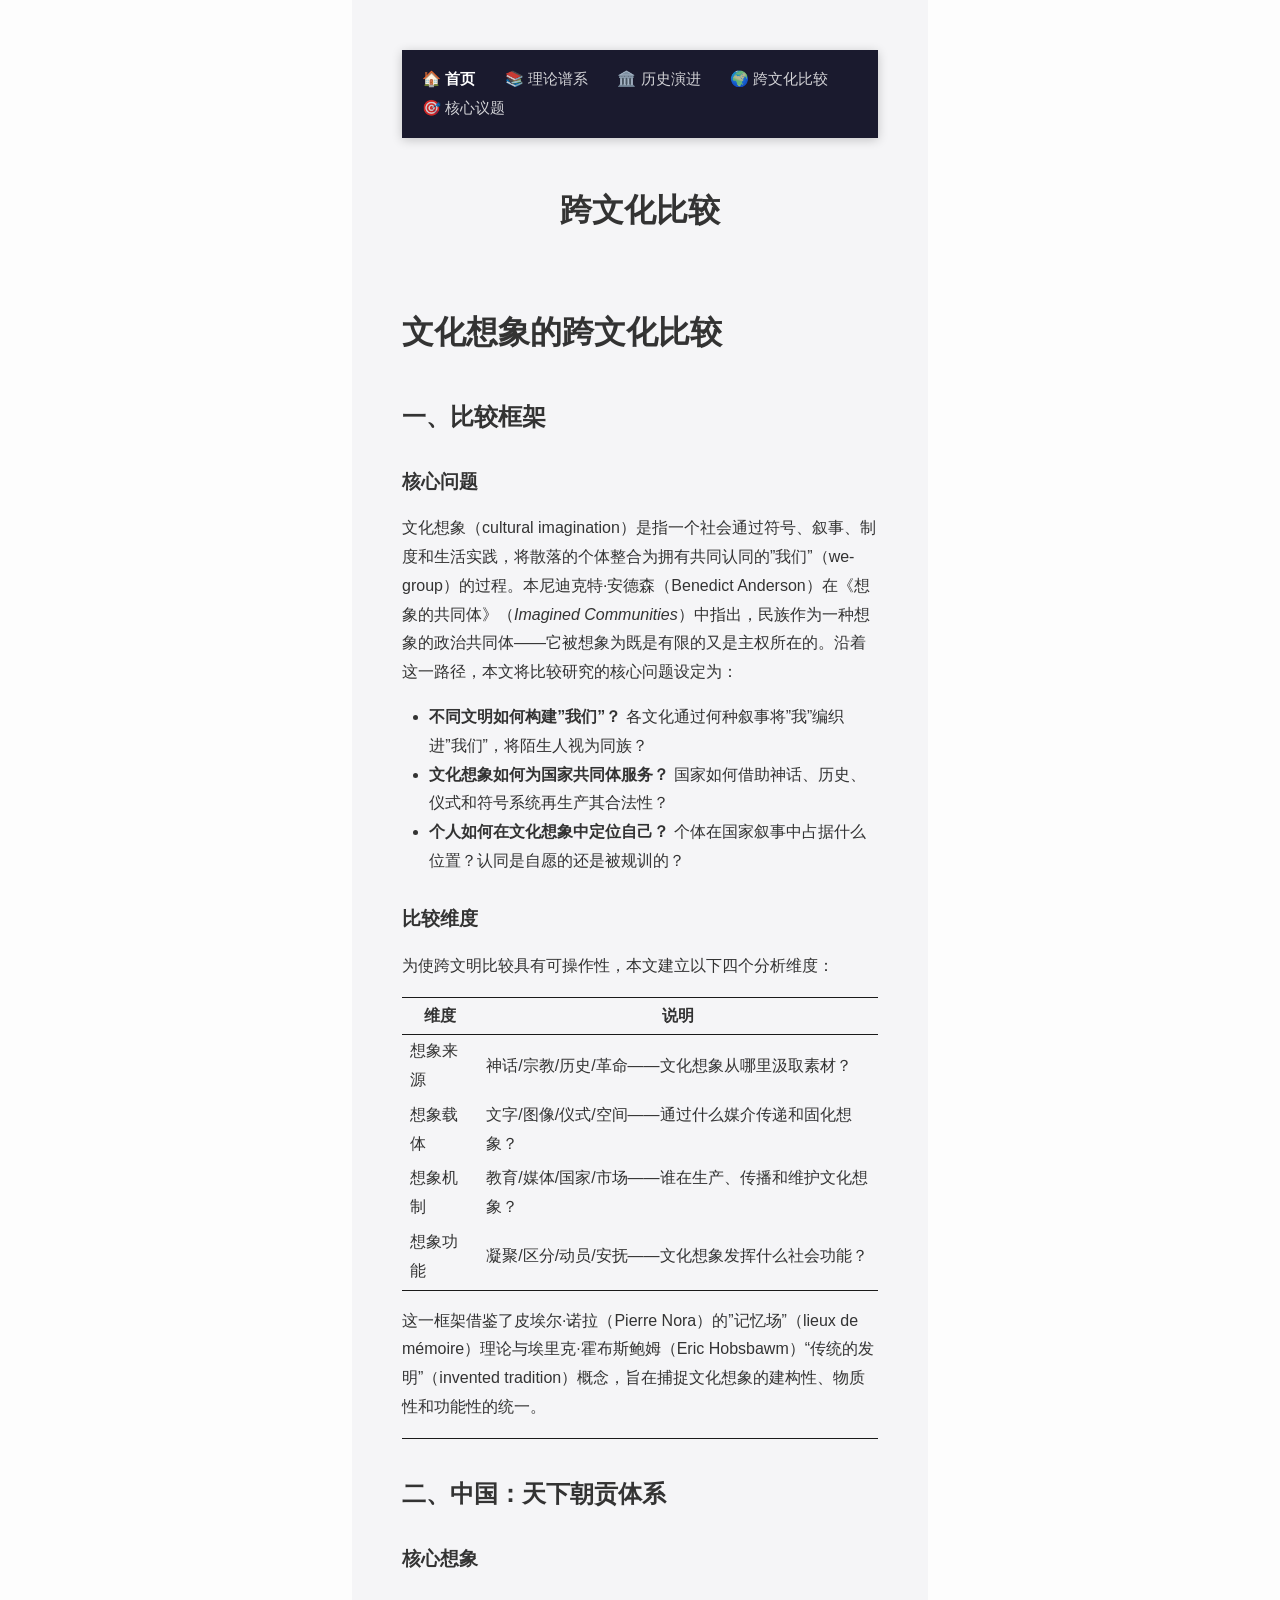
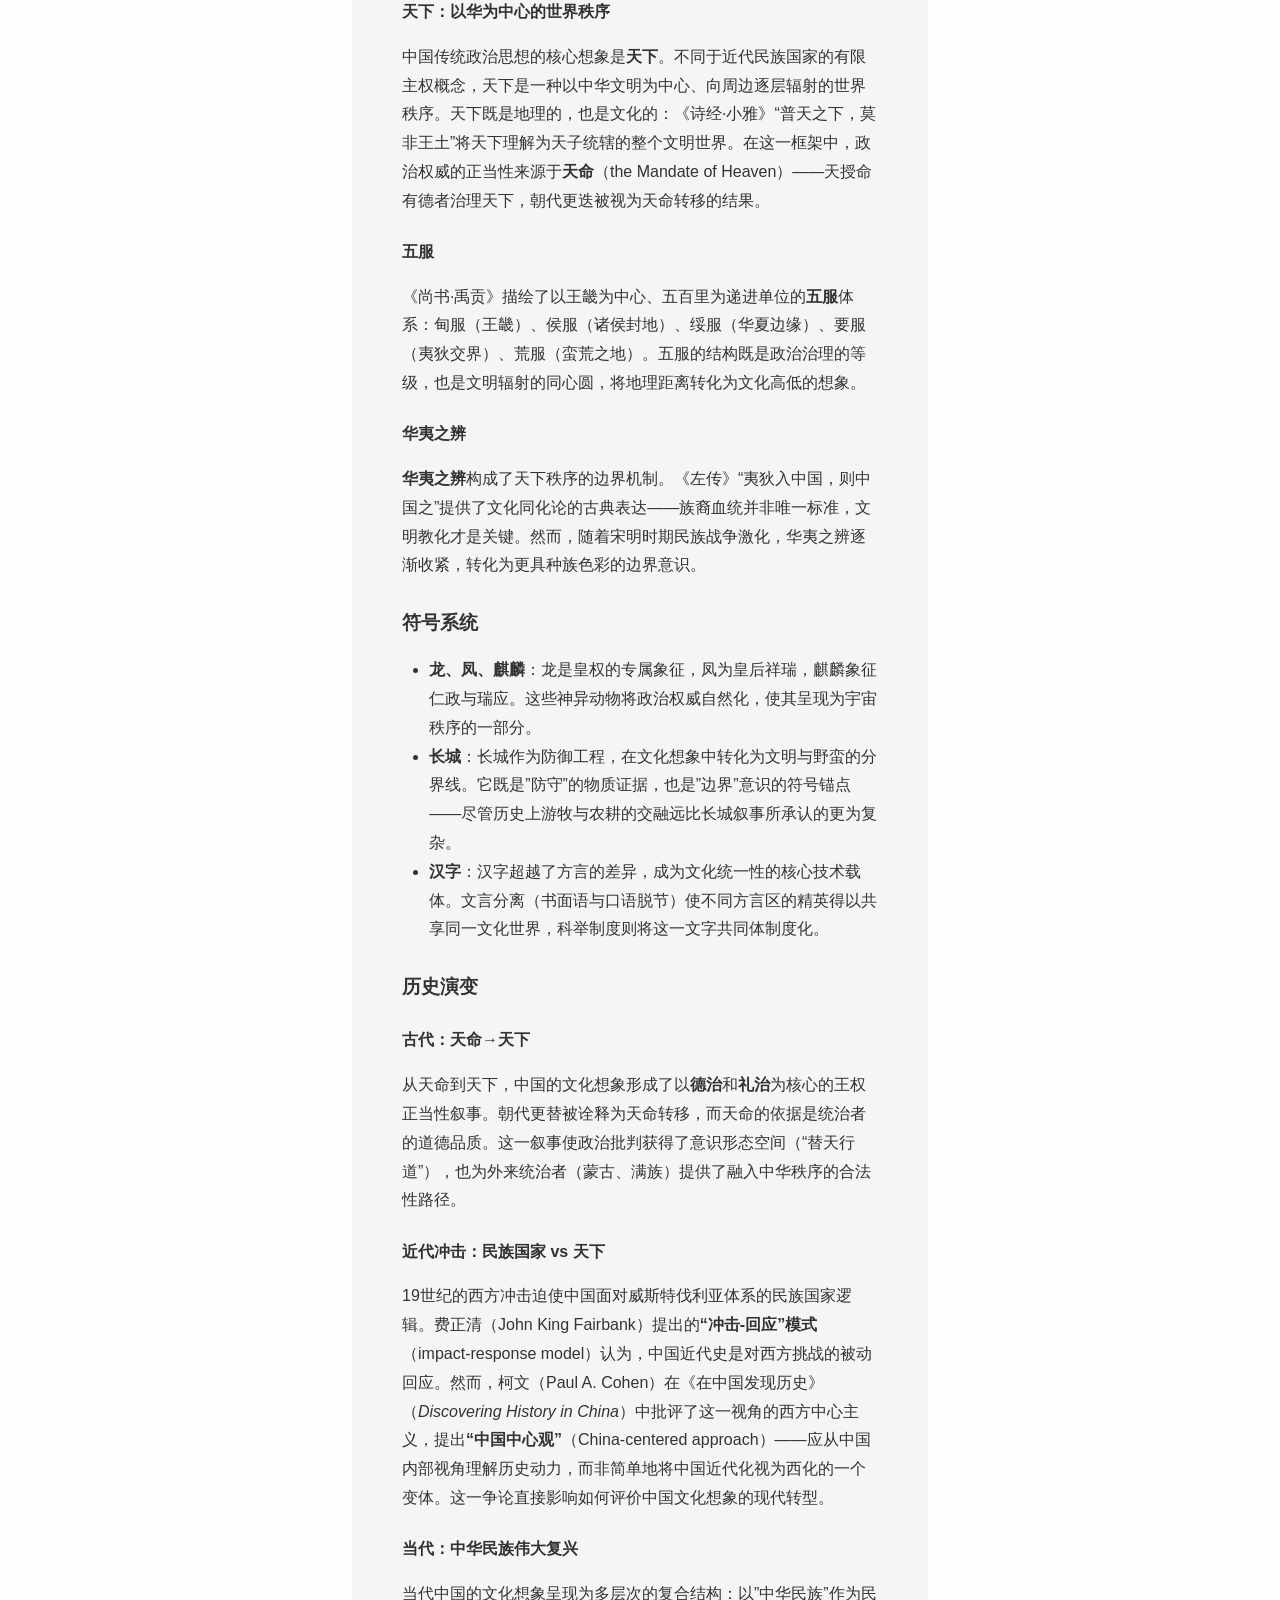
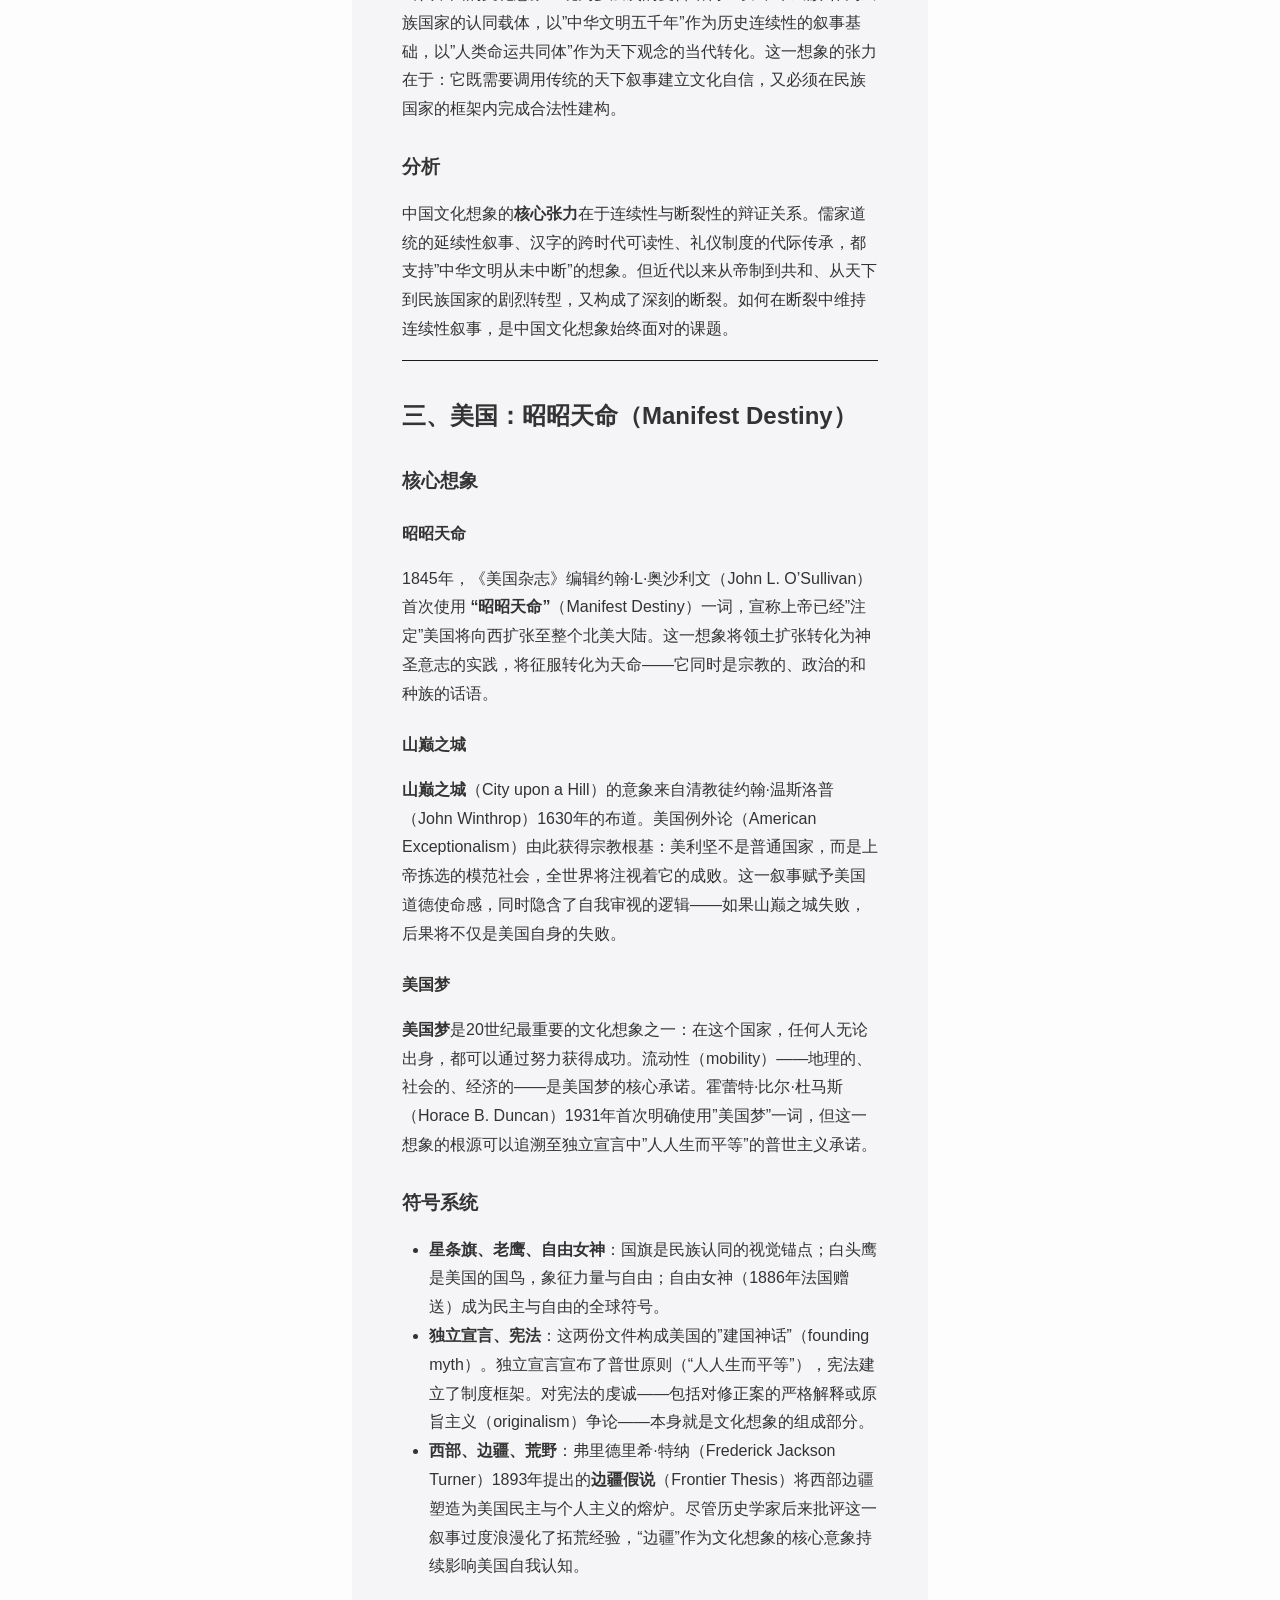
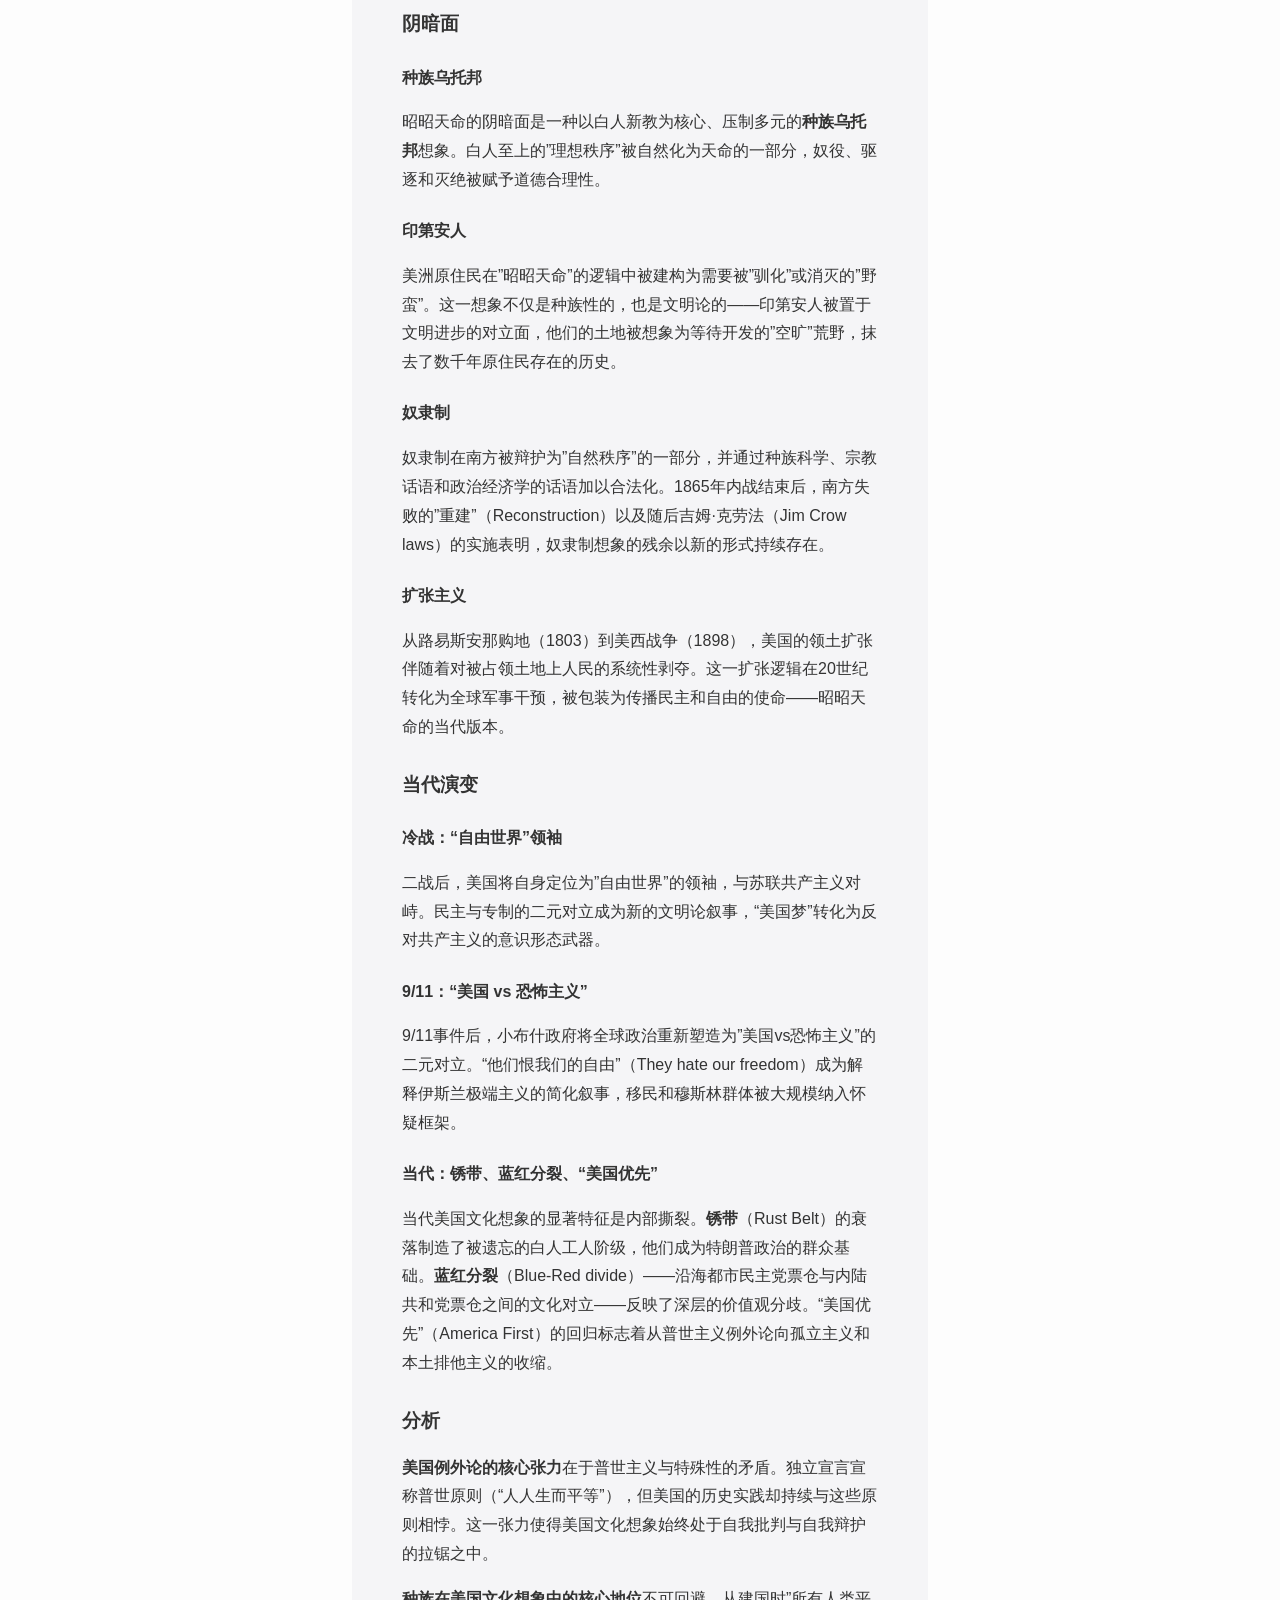
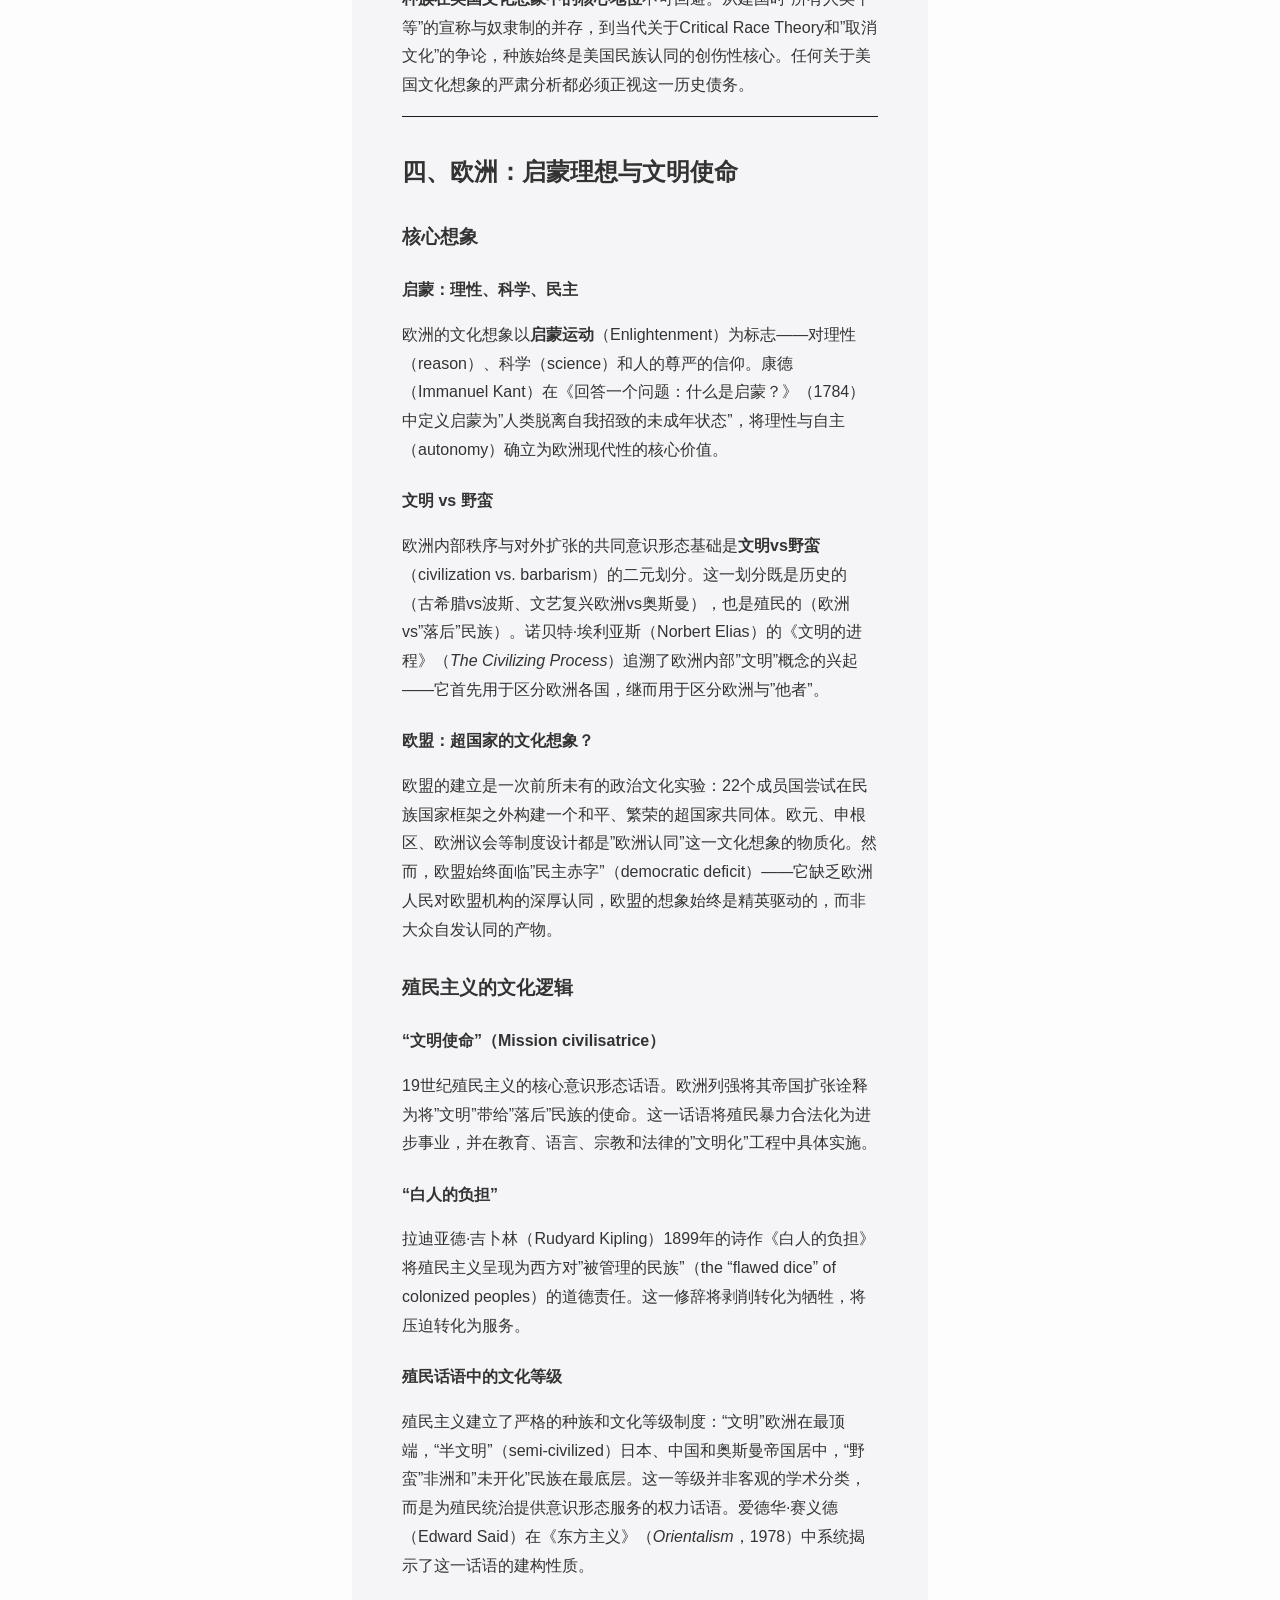
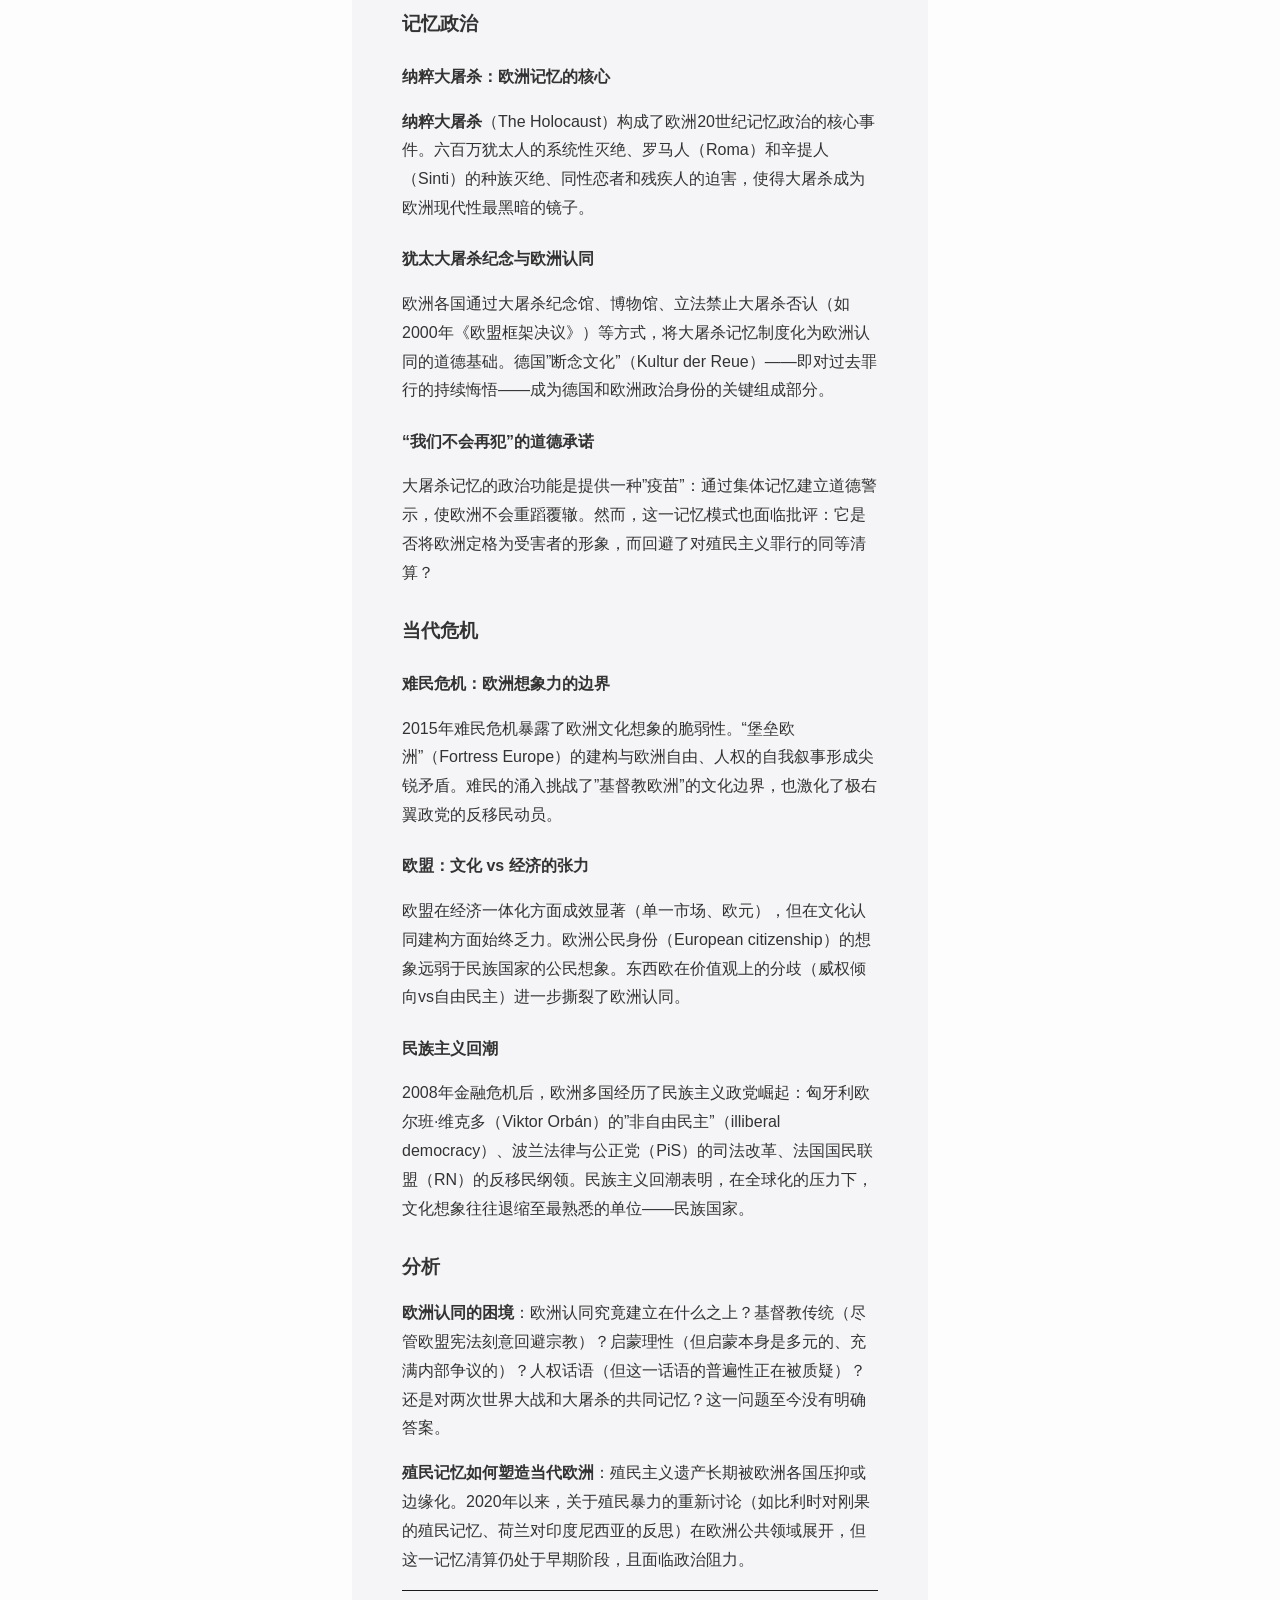
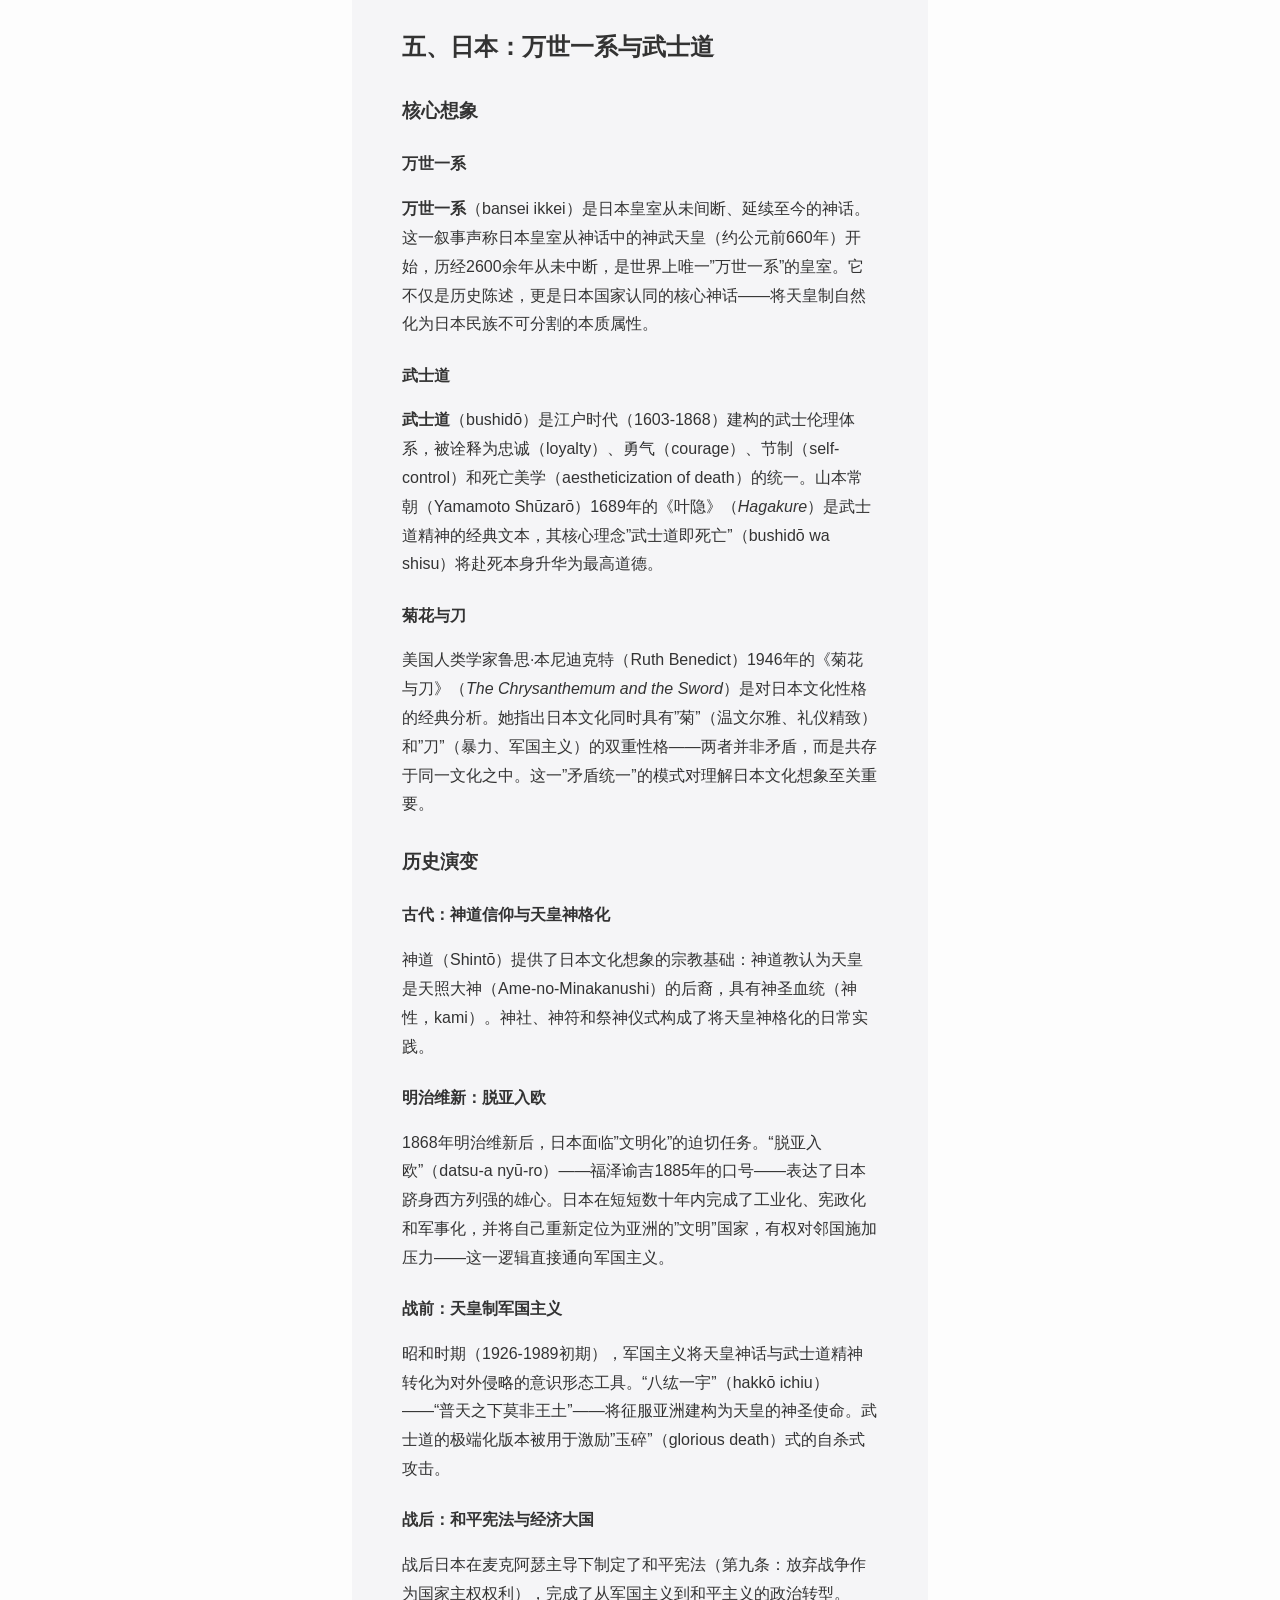
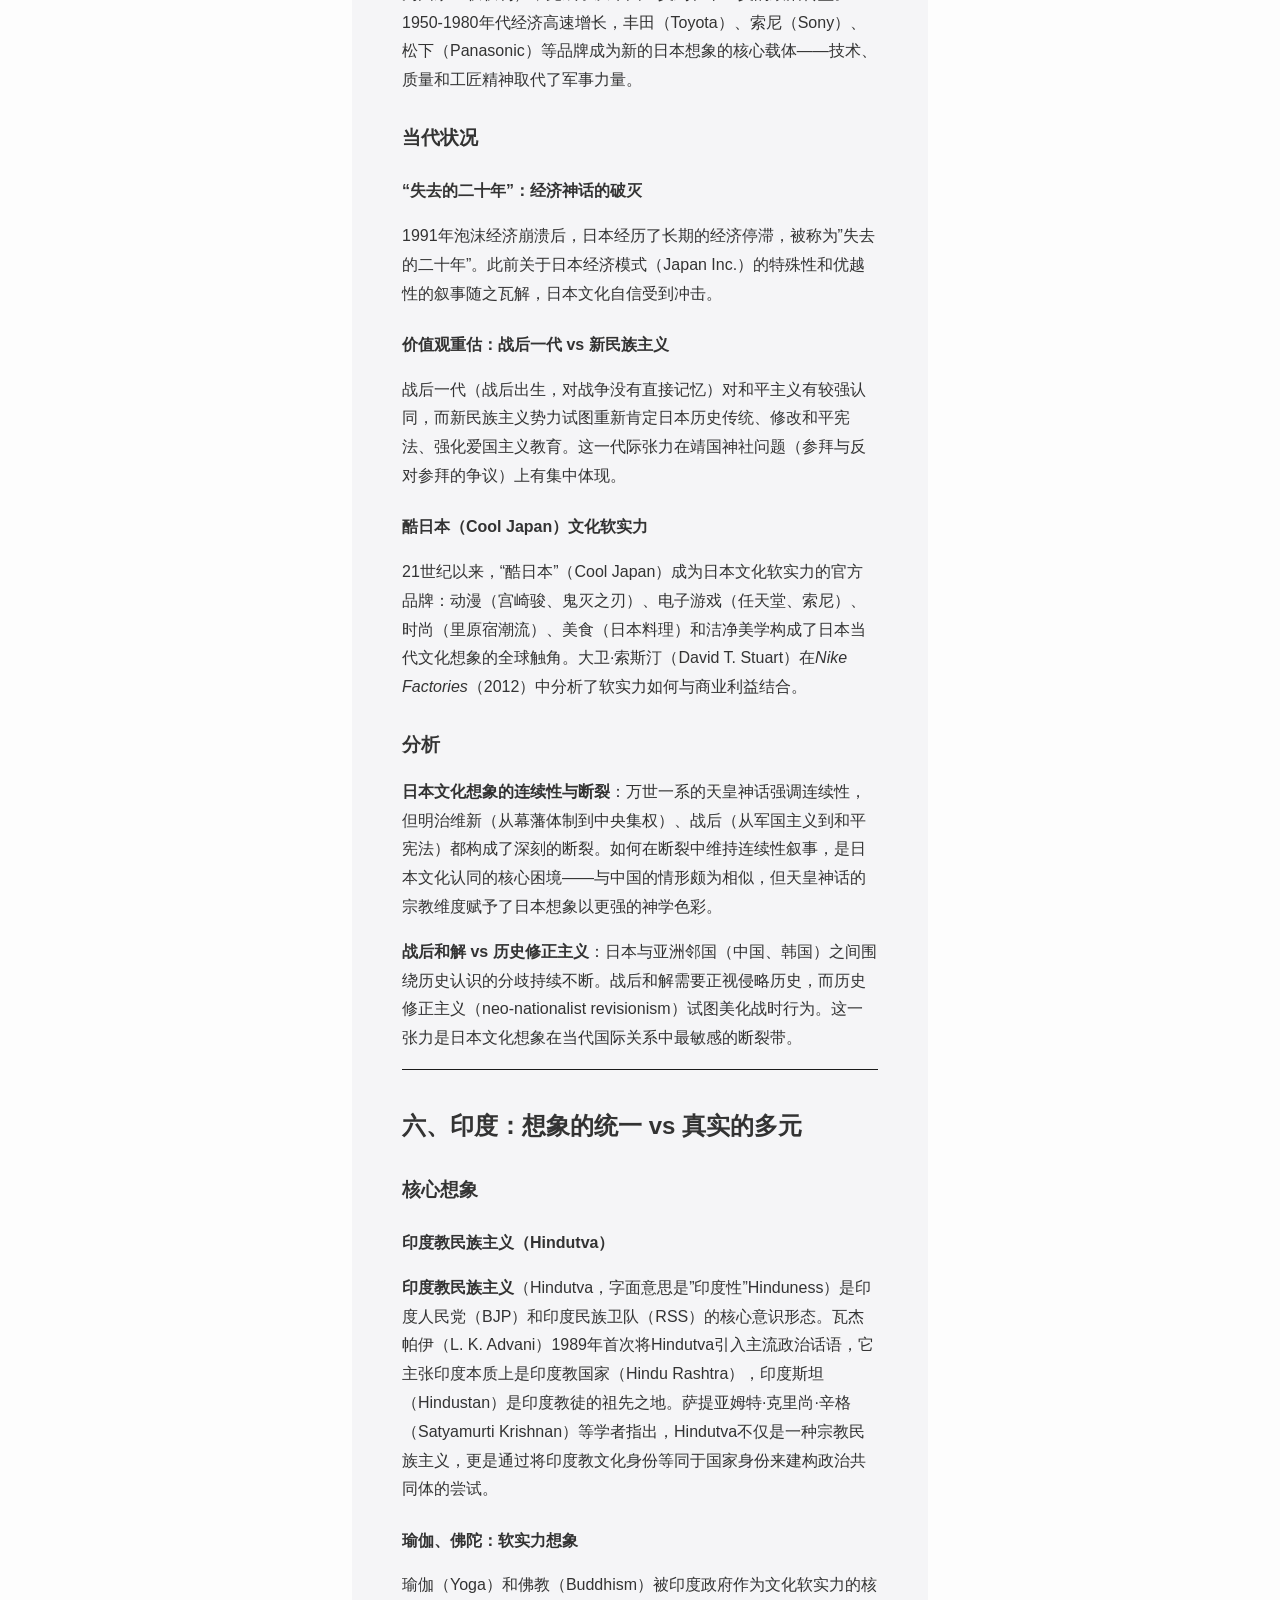
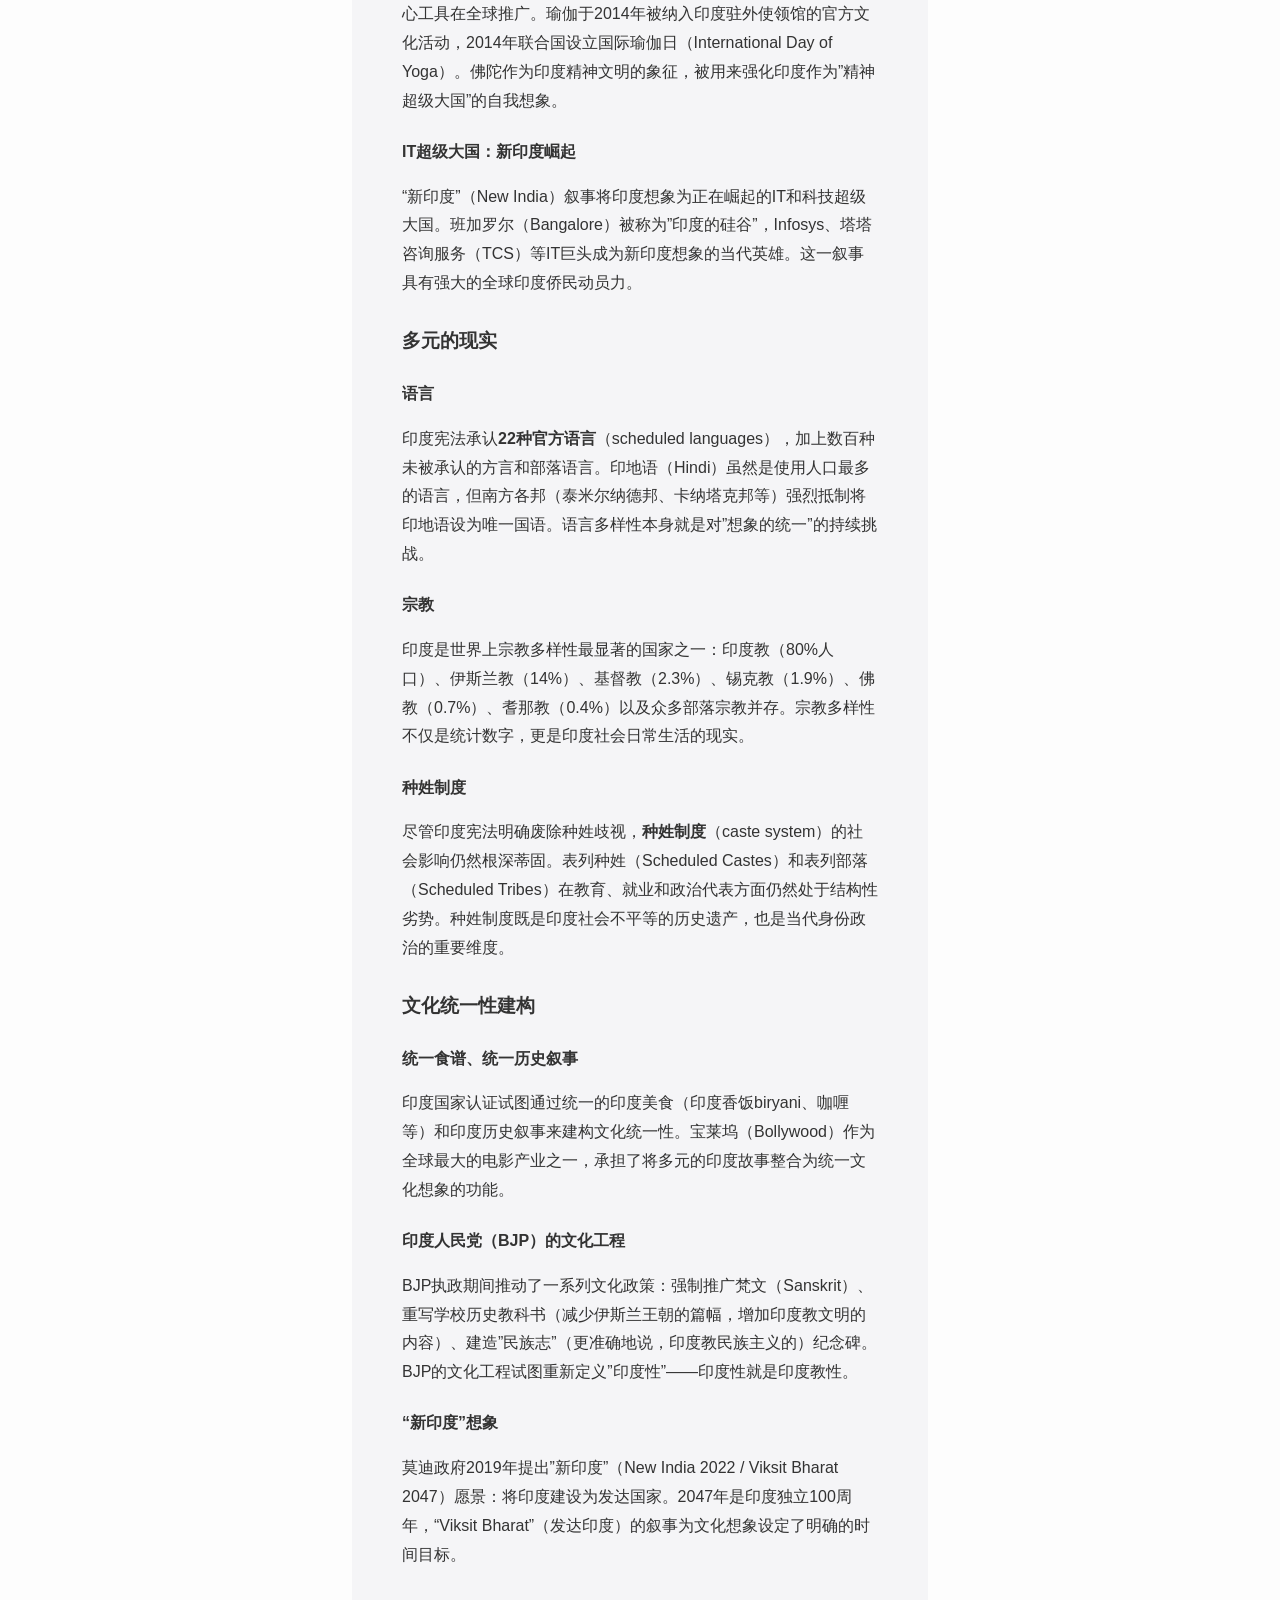
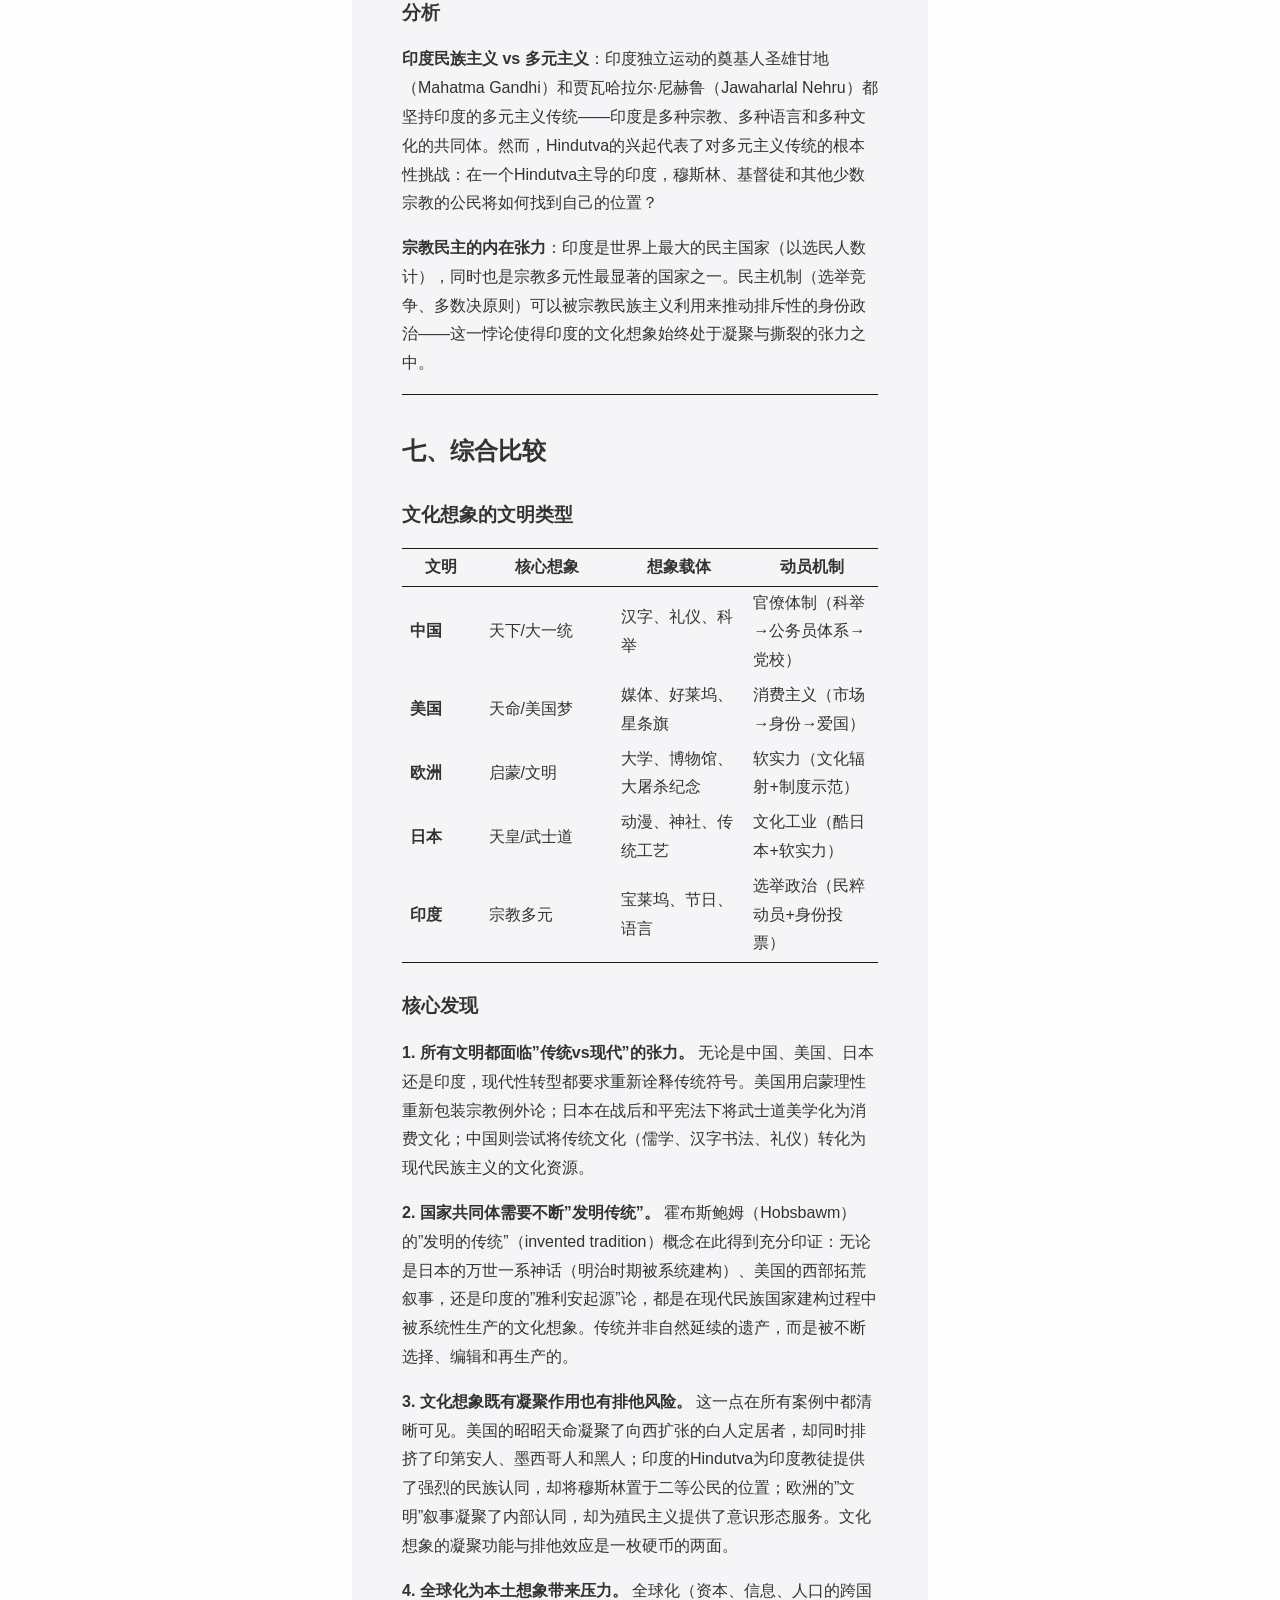
==== compare.html @ b79385e4 "🎉 初始上传：文化想象研究库 - 理论谱系 (~37k字) - 历史演进 (~19k字) - 跨文化比较 (~34k字) - 核心议题分析 (~38k字)  生成时间: 2026-04-05" ====
<!DOCTYPE html>
<html xmlns="http://www.w3.org/1999/xhtml">
<head>
    <link rel="stylesheet" href="style.css">
    <link rel="stylesheet" href="style.css">
  <meta charset="utf-8" />
  <meta name="generator" content="pandoc" />
  <meta name="viewport" content="width=device-width, initial-scale=1.0, user-scalable=yes" />
  <title>跨文化比较</title>
  <style>
    /* Default styles provided by pandoc.
    ** See https://pandoc.org/MANUAL.html#variables-for-html for config info.
    */
    html {
      color: #1a1a1a;
      background-color: #fdfdfd;
    }
    body {
      margin: 0 auto;
      max-width: 36em;
      padding-left: 50px;
      padding-right: 50px;
      padding-top: 50px;
      padding-bottom: 50px;
      hyphens: auto;
      overflow-wrap: break-word;
      text-rendering: optimizeLegibility;
      font-kerning: normal;
    }
    @media (max-width: 600px) {
      body {
        font-size: 0.9em;
        padding: 12px;
      }
      h1 {
        font-size: 1.8em;
      }
    }
    @media print {
      html {
        background-color: white;
      }
      body {
        background-color: transparent;
        color: black;
        font-size: 12pt;
      }
      p, h2, h3 {
        orphans: 3;
        widows: 3;
      }
      h2, h3, h4 {
        page-break-after: avoid;
      }
    }
    p {
      margin: 1em 0;
    }
    a {
      color: #1a1a1a;
    }
    a:visited {
      color: #1a1a1a;
    }
    img {
      max-width: 100%;
    }
    svg {
      height: auto;
      max-width: 100%;
    }
    h1, h2, h3, h4, h5, h6 {
      margin-top: 1.4em;
    }
    h5, h6 {
      font-size: 1em;
      font-style: italic;
    }
    h6 {
      font-weight: normal;
    }
    ol, ul {
      padding-left: 1.7em;
      margin-top: 1em;
    }
    li > ol, li > ul {
      margin-top: 0;
    }
    blockquote {
      margin: 1em 0 1em 1.7em;
      padding-left: 1em;
      border-left: 2px solid #e6e6e6;
      color: #606060;
    }
    code {
      white-space: pre-wrap;
      font-family: Menlo, Monaco, Consolas, 'Lucida Console', monospace;
      font-size: 85%;
      margin: 0;
      hyphens: manual;
    }
    pre {
      margin: 1em 0;
      overflow: auto;
    }
    pre code {
      padding: 0;
      overflow: visible;
      overflow-wrap: normal;
    }
    .sourceCode {
     background-color: transparent;
     overflow: visible;
    }
    hr {
      border: none;
      border-top: 1px solid #1a1a1a;
      height: 1px;
      margin: 1em 0;
    }
    table {
      margin: 1em 0;
      border-collapse: collapse;
      width: 100%;
      overflow-x: auto;
      display: block;
      font-variant-numeric: lining-nums tabular-nums;
    }
    table caption {
      margin-bottom: 0.75em;
    }
    tbody {
      margin-top: 0.5em;
      border-top: 1px solid #1a1a1a;
      border-bottom: 1px solid #1a1a1a;
    }
    th {
      border-top: 1px solid #1a1a1a;
      padding: 0.25em 0.5em 0.25em 0.5em;
    }
    td {
      padding: 0.125em 0.5em 0.25em 0.5em;
    }
    header {
      margin-bottom: 4em;
      text-align: center;
    }
    #TOC li {
      list-style: none;
    }
    #TOC ul {
      padding-left: 1.3em;
    }
    #TOC > ul {
      padding-left: 0;
    }
    #TOC a:not(:hover) {
      text-decoration: none;
    }
    span.smallcaps{font-variant: small-caps;}
    div.columns{display: flex; gap: min(4vw, 1.5em);}
    div.column{flex: auto; overflow-x: auto;}
    div.hanging-indent{margin-left: 1.5em; text-indent: -1.5em;}
    /* The extra [class] is a hack that increases specificity enough to
       override a similar rule in reveal.js */
    ul.task-list[class]{list-style: none;}
    ul.task-list li input[type="checkbox"] {
      font-size: inherit;
      width: 0.8em;
      margin: 0 0.8em 0.2em -1.6em;
      vertical-align: middle;
    }
    .display.math{display: block; text-align: center; margin: 0.5rem auto;}
  </style>
</head>
<body>
    <div class="nav-bar">
  <a href="index.html" class="home">🏠 首页</a>
  <a href="theory.html">📚 理论谱系</a>
  <a href="history.html">🏛️ 历史演进</a>
  <a href="compare.html">🌍 跨文化比较</a>
  <a href="analysis.html">🎯 核心议题</a>
</div>
<header id="title-block-header">
<h1 class="title">跨文化比较</h1>
</header>
<h1 id="文化想象的跨文化比较">文化想象的跨文化比较</h1>
<h2 id="一比较框架">一、比较框架</h2>
<h3 id="核心问题">核心问题</h3>
<p>文化想象（cultural
imagination）是指一个社会通过符号、叙事、制度和生活实践，将散落的个体整合为拥有共同认同的”我们”（we-group）的过程。本尼迪克特·安德森（Benedict
Anderson）在《想象的共同体》（<em>Imagined
Communities</em>）中指出，民族作为一种想象的政治共同体——它被想象为既是有限的又是主权所在的。沿着这一路径，本文将比较研究的核心问题设定为：</p>
<ul>
<li><strong>不同文明如何构建”我们”？</strong>
各文化通过何种叙事将”我”编织进”我们”，将陌生人视为同族？</li>
<li><strong>文化想象如何为国家共同体服务？</strong>
国家如何借助神话、历史、仪式和符号系统再生产其合法性？</li>
<li><strong>个人如何在文化想象中定位自己？</strong>
个体在国家叙事中占据什么位置？认同是自愿的还是被规训的？</li>
</ul>
<h3 id="比较维度">比较维度</h3>
<p>为使跨文明比较具有可操作性，本文建立以下四个分析维度：</p>
<table>
<thead>
<tr>
<th>维度</th>
<th>说明</th>
</tr>
</thead>
<tbody>
<tr>
<td>想象来源</td>
<td>神话/宗教/历史/革命——文化想象从哪里汲取素材？</td>
</tr>
<tr>
<td>想象载体</td>
<td>文字/图像/仪式/空间——通过什么媒介传递和固化想象？</td>
</tr>
<tr>
<td>想象机制</td>
<td>教育/媒体/国家/市场——谁在生产、传播和维护文化想象？</td>
</tr>
<tr>
<td>想象功能</td>
<td>凝聚/区分/动员/安抚——文化想象发挥什么社会功能？</td>
</tr>
</tbody>
</table>
<p>这一框架借鉴了皮埃尔·诺拉（Pierre Nora）的”记忆场”（lieux de
mémoire）理论与埃里克·霍布斯鲍姆（Eric Hobsbawm）“传统的发明”（invented
tradition）概念，旨在捕捉文化想象的建构性、物质性和功能性的统一。</p>
<hr />
<h2 id="二中国天下朝贡体系">二、中国：天下朝贡体系</h2>
<h3 id="核心想象">核心想象</h3>
<h4 id="天下以华为中心的世界秩序">天下：以华为中心的世界秩序</h4>
<p>中国传统政治思想的核心想象是<strong>天下</strong>。不同于近代民族国家的有限主权概念，天下是一种以中华文明为中心、向周边逐层辐射的世界秩序。天下既是地理的，也是文化的：《诗经·小雅》“普天之下，莫非王土”将天下理解为天子统辖的整个文明世界。在这一框架中，政治权威的正当性来源于<strong>天命</strong>（the
Mandate of
Heaven）——天授命有德者治理天下，朝代更迭被视为天命转移的结果。</p>
<h4 id="五服">五服</h4>
<p>《尚书·禹贡》描绘了以王畿为中心、五百里为递进单位的<strong>五服</strong>体系：甸服（王畿）、侯服（诸侯封地）、绥服（华夏边缘）、要服（夷狄交界）、荒服（蛮荒之地）。五服的结构既是政治治理的等级，也是文明辐射的同心圆，将地理距离转化为文化高低的想象。</p>
<h4 id="华夷之辨">华夷之辨</h4>
<p><strong>华夷之辨</strong>构成了天下秩序的边界机制。《左传》“夷狄入中国，则中国之”提供了文化同化论的古典表达——族裔血统并非唯一标准，文明教化才是关键。然而，随着宋明时期民族战争激化，华夷之辨逐渐收紧，转化为更具种族色彩的边界意识。</p>
<h3 id="符号系统">符号系统</h3>
<ul>
<li><strong>龙、凤、麒麟</strong>：龙是皇权的专属象征，凤为皇后祥瑞，麒麟象征仁政与瑞应。这些神异动物将政治权威自然化，使其呈现为宇宙秩序的一部分。</li>
<li><strong>长城</strong>：长城作为防御工程，在文化想象中转化为文明与野蛮的分界线。它既是”防守”的物质证据，也是”边界”意识的符号锚点——尽管历史上游牧与农耕的交融远比长城叙事所承认的更为复杂。</li>
<li><strong>汉字</strong>：汉字超越了方言的差异，成为文化统一性的核心技术载体。文言分离（书面语与口语脱节）使不同方言区的精英得以共享同一文化世界，科举制度则将这一文字共同体制度化。</li>
</ul>
<h3 id="历史演变">历史演变</h3>
<h4 id="古代天命天下">古代：天命→天下</h4>
<p>从天命到天下，中国的文化想象形成了以<strong>德治</strong>和<strong>礼治</strong>为核心的王权正当性叙事。朝代更替被诠释为天命转移，而天命的依据是统治者的道德品质。这一叙事使政治批判获得了意识形态空间（“替天行道”），也为外来统治者（蒙古、满族）提供了融入中华秩序的合法性路径。</p>
<h4 id="近代冲击民族国家-vs-天下">近代冲击：民族国家 vs 天下</h4>
<p>19世纪的西方冲击迫使中国面对威斯特伐利亚体系的民族国家逻辑。费正清（John
King Fairbank）提出的<strong>“冲击-回应”模式</strong>（impact-response
model）认为，中国近代史是对西方挑战的被动回应。然而，柯文（Paul A.
Cohen）在《在中国发现历史》（<em>Discovering History in
China</em>）中批评了这一视角的西方中心主义，提出<strong>“中国中心观”</strong>（China-centered
approach）——应从中国内部视角理解历史动力，而非简单地将中国近代化视为西化的一个变体。这一争论直接影响如何评价中国文化想象的现代转型。</p>
<h4 id="当代中华民族伟大复兴">当代：中华民族伟大复兴</h4>
<p>当代中国的文化想象呈现为多层次的复合结构：以”中华民族”作为民族国家的认同载体，以”中华文明五千年”作为历史连续性的叙事基础，以”人类命运共同体”作为天下观念的当代转化。这一想象的张力在于：它既需要调用传统的天下叙事建立文化自信，又必须在民族国家的框架内完成合法性建构。</p>
<h3 id="分析">分析</h3>
<p>中国文化想象的<strong>核心张力</strong>在于连续性与断裂性的辩证关系。儒家道统的延续性叙事、汉字的跨时代可读性、礼仪制度的代际传承，都支持”中华文明从未中断”的想象。但近代以来从帝制到共和、从天下到民族国家的剧烈转型，又构成了深刻的断裂。如何在断裂中维持连续性叙事，是中国文化想象始终面对的课题。</p>
<hr />
<h2 id="三美国昭昭天命manifest-destiny">三、美国：昭昭天命（Manifest
Destiny）</h2>
<h3 id="核心想象-1">核心想象</h3>
<h4 id="昭昭天命">昭昭天命</h4>
<p>1845年，《美国杂志》编辑约翰·L·奥沙利文（John L. O’Sullivan）首次使用
<strong>“昭昭天命”</strong>（Manifest
Destiny）一词，宣称上帝已经”注定”美国将向西扩张至整个北美大陆。这一想象将领土扩张转化为神圣意志的实践，将征服转化为天命——它同时是宗教的、政治的和种族的话语。</p>
<h4 id="山巅之城">山巅之城</h4>
<p><strong>山巅之城</strong>（City upon a
Hill）的意象来自清教徒约翰·温斯洛普（John
Winthrop）1630年的布道。美国例外论（American
Exceptionalism）由此获得宗教根基：美利坚不是普通国家，而是上帝拣选的模范社会，全世界将注视着它的成败。这一叙事赋予美国道德使命感，同时隐含了自我审视的逻辑——如果山巅之城失败，后果将不仅是美国自身的失败。</p>
<h4 id="美国梦">美国梦</h4>
<p><strong>美国梦</strong>是20世纪最重要的文化想象之一：在这个国家，任何人无论出身，都可以通过努力获得成功。流动性（mobility）——地理的、社会的、经济的——是美国梦的核心承诺。霍蕾特·比尔·杜马斯（Horace
B.
Duncan）1931年首次明确使用”美国梦”一词，但这一想象的根源可以追溯至独立宣言中”人人生而平等”的普世主义承诺。</p>
<h3 id="符号系统-1">符号系统</h3>
<ul>
<li><strong>星条旗、老鹰、自由女神</strong>：国旗是民族认同的视觉锚点；白头鹰是美国的国鸟，象征力量与自由；自由女神（1886年法国赠送）成为民主与自由的全球符号。</li>
<li><strong>独立宣言、宪法</strong>：这两份文件构成美国的”建国神话”（founding
myth）。独立宣言宣布了普世原则（“人人生而平等”），宪法建立了制度框架。对宪法的虔诚——包括对修正案的严格解释或原旨主义（originalism）争论——本身就是文化想象的组成部分。</li>
<li><strong>西部、边疆、荒野</strong>：弗里德里希·特纳（Frederick
Jackson Turner）1893年提出的<strong>边疆假说</strong>（Frontier
Thesis）将西部边疆塑造为美国民主与个人主义的熔炉。尽管历史学家后来批评这一叙事过度浪漫化了拓荒经验，“边疆”作为文化想象的核心意象持续影响美国自我认知。</li>
</ul>
<h3 id="阴暗面">阴暗面</h3>
<h4 id="种族乌托邦">种族乌托邦</h4>
<p>昭昭天命的阴暗面是一种以白人新教为核心、压制多元的<strong>种族乌托邦</strong>想象。白人至上的”理想秩序”被自然化为天命的一部分，奴役、驱逐和灭绝被赋予道德合理性。</p>
<h4 id="印第安人">印第安人</h4>
<p>美洲原住民在”昭昭天命”的逻辑中被建构为需要被”驯化”或消灭的”野蛮”。这一想象不仅是种族性的，也是文明论的——印第安人被置于文明进步的对立面，他们的土地被想象为等待开发的”空旷”荒野，抹去了数千年原住民存在的历史。</p>
<h4 id="奴隶制">奴隶制</h4>
<p>奴隶制在南方被辩护为”自然秩序”的一部分，并通过种族科学、宗教话语和政治经济学的话语加以合法化。1865年内战结束后，南方失败的”重建”（Reconstruction）以及随后吉姆·克劳法（Jim
Crow laws）的实施表明，奴隶制想象的残余以新的形式持续存在。</p>
<h4 id="扩张主义">扩张主义</h4>
<p>从路易斯安那购地（1803）到美西战争（1898），美国的领土扩张伴随着对被占领土地上人民的系统性剥夺。这一扩张逻辑在20世纪转化为全球军事干预，被包装为传播民主和自由的使命——昭昭天命的当代版本。</p>
<h3 id="当代演变">当代演变</h3>
<h4 id="冷战自由世界领袖">冷战：“自由世界”领袖</h4>
<p>二战后，美国将自身定位为”自由世界”的领袖，与苏联共产主义对峙。民主与专制的二元对立成为新的文明论叙事，“美国梦”转化为反对共产主义的意识形态武器。</p>
<h4 id="美国-vs-恐怖主义">9/11：“美国 vs 恐怖主义”</h4>
<p>9/11事件后，小布什政府将全球政治重新塑造为”美国vs恐怖主义”的二元对立。“他们恨我们的自由”（They
hate our
freedom）成为解释伊斯兰极端主义的简化叙事，移民和穆斯林群体被大规模纳入怀疑框架。</p>
<h4 id="当代锈带蓝红分裂美国优先">当代：锈带、蓝红分裂、“美国优先”</h4>
<p>当代美国文化想象的显著特征是内部撕裂。<strong>锈带</strong>（Rust
Belt）的衰落制造了被遗忘的白人工人阶级，他们成为特朗普政治的群众基础。<strong>蓝红分裂</strong>（Blue-Red
divide）——沿海都市民主党票仓与内陆共和党票仓之间的文化对立——反映了深层的价值观分歧。“美国优先”（America
First）的回归标志着从普世主义例外论向孤立主义和本土排他主义的收缩。</p>
<h3 id="分析-1">分析</h3>
<p><strong>美国例外论的核心张力</strong>在于普世主义与特殊性的矛盾。独立宣言宣称普世原则（“人人生而平等”），但美国的历史实践却持续与这些原则相悖。这一张力使得美国文化想象始终处于自我批判与自我辩护的拉锯之中。</p>
<p><strong>种族在美国文化想象中的核心地位</strong>不可回避。从建国时”所有人类平等”的宣称与奴隶制的并存，到当代关于Critical
Race
Theory和”取消文化”的争论，种族始终是美国民族认同的创伤性核心。任何关于美国文化想象的严肃分析都必须正视这一历史债务。</p>
<hr />
<h2 id="四欧洲启蒙理想与文明使命">四、欧洲：启蒙理想与文明使命</h2>
<h3 id="核心想象-2">核心想象</h3>
<h4 id="启蒙理性科学民主">启蒙：理性、科学、民主</h4>
<p>欧洲的文化想象以<strong>启蒙运动</strong>（Enlightenment）为标志——对理性（reason）、科学（science）和人的尊严的信仰。康德（Immanuel
Kant）在《回答一个问题：什么是启蒙？》（1784）中定义启蒙为”人类脱离自我招致的未成年状态”，将理性与自主（autonomy）确立为欧洲现代性的核心价值。</p>
<h4 id="文明-vs-野蛮">文明 vs 野蛮</h4>
<p>欧洲内部秩序与对外扩张的共同意识形态基础是<strong>文明vs野蛮</strong>（civilization
vs. barbarism）的二元划分。这一划分既是历史的（古希腊vs波斯、文艺复兴欧洲vs奥斯曼），也是殖民的（欧洲vs”落后”民族）。诺贝特·埃利亚斯（Norbert
Elias）的《文明的进程》（<em>The Civilizing
Process</em>）追溯了欧洲内部”文明”概念的兴起——它首先用于区分欧洲各国，继而用于区分欧洲与”他者”。</p>
<h4 id="欧盟超国家的文化想象">欧盟：超国家的文化想象？</h4>
<p>欧盟的建立是一次前所未有的政治文化实验：22个成员国尝试在民族国家框架之外构建一个和平、繁荣的超国家共同体。欧元、申根区、欧洲议会等制度设计都是”欧洲认同”这一文化想象的物质化。然而，欧盟始终面临”民主赤字”（democratic
deficit）——它缺乏欧洲人民对欧盟机构的深厚认同，欧盟的想象始终是精英驱动的，而非大众自发认同的产物。</p>
<h3 id="殖民主义的文化逻辑">殖民主义的文化逻辑</h3>
<h4 id="文明使命mission-civilisatrice">“文明使命”（Mission
civilisatrice）</h4>
<p>19世纪殖民主义的核心意识形态话语。欧洲列强将其帝国扩张诠释为将”文明”带给”落后”民族的使命。这一话语将殖民暴力合法化为进步事业，并在教育、语言、宗教和法律的”文明化”工程中具体实施。</p>
<h4 id="白人的负担">“白人的负担”</h4>
<p>拉迪亚德·吉卜林（Rudyard
Kipling）1899年的诗作《白人的负担》将殖民主义呈现为西方对”被管理的民族”（the
“flawed dice” of colonized
peoples）的道德责任。这一修辞将剥削转化为牺牲，将压迫转化为服务。</p>
<h4 id="殖民话语中的文化等级">殖民话语中的文化等级</h4>
<p>殖民主义建立了严格的种族和文化等级制度：“文明”欧洲在最顶端，“半文明”（semi-civilized）日本、中国和奥斯曼帝国居中，“野蛮”非洲和”未开化”民族在最底层。这一等级并非客观的学术分类，而是为殖民统治提供意识形态服务的权力话语。爱德华·赛义德（Edward
Said）在《东方主义》（<em>Orientalism</em>，1978）中系统揭示了这一话语的建构性质。</p>
<h3 id="记忆政治">记忆政治</h3>
<h4 id="纳粹大屠杀欧洲记忆的核心">纳粹大屠杀：欧洲记忆的核心</h4>
<p><strong>纳粹大屠杀</strong>（The
Holocaust）构成了欧洲20世纪记忆政治的核心事件。六百万犹太人的系统性灭绝、罗马人（Roma）和辛提人（Sinti）的种族灭绝、同性恋者和残疾人的迫害，使得大屠杀成为欧洲现代性最黑暗的镜子。</p>
<h4 id="犹太大屠杀纪念与欧洲认同">犹太大屠杀纪念与欧洲认同</h4>
<p>欧洲各国通过大屠杀纪念馆、博物馆、立法禁止大屠杀否认（如2000年《欧盟框架决议》）等方式，将大屠杀记忆制度化为欧洲认同的道德基础。德国”断念文化”（Kultur
der
Reue）——即对过去罪行的持续悔悟——成为德国和欧洲政治身份的关键组成部分。</p>
<h4 id="我们不会再犯的道德承诺">“我们不会再犯”的道德承诺</h4>
<p>大屠杀记忆的政治功能是提供一种”疫苗”：通过集体记忆建立道德警示，使欧洲不会重蹈覆辙。然而，这一记忆模式也面临批评：它是否将欧洲定格为受害者的形象，而回避了对殖民主义罪行的同等清算？</p>
<h3 id="当代危机">当代危机</h3>
<h4 id="难民危机欧洲想象力的边界">难民危机：欧洲想象力的边界</h4>
<p>2015年难民危机暴露了欧洲文化想象的脆弱性。“堡垒欧洲”（Fortress
Europe）的建构与欧洲自由、人权的自我叙事形成尖锐矛盾。难民的涌入挑战了”基督教欧洲”的文化边界，也激化了极右翼政党的反移民动员。</p>
<h4 id="欧盟文化-vs-经济的张力">欧盟：文化 vs 经济的张力</h4>
<p>欧盟在经济一体化方面成效显著（单一市场、欧元），但在文化认同建构方面始终乏力。欧洲公民身份（European
citizenship）的想象远弱于民族国家的公民想象。东西欧在价值观上的分歧（威权倾向vs自由民主）进一步撕裂了欧洲认同。</p>
<h4 id="民族主义回潮">民族主义回潮</h4>
<p>2008年金融危机后，欧洲多国经历了民族主义政党崛起：匈牙利欧尔班·维克多（Viktor
Orbán）的”非自由民主”（illiberal
democracy）、波兰法律与公正党（PiS）的司法改革、法国国民联盟（RN）的反移民纲领。民族主义回潮表明，在全球化的压力下，文化想象往往退缩至最熟悉的单位——民族国家。</p>
<h3 id="分析-2">分析</h3>
<p><strong>欧洲认同的困境</strong>：欧洲认同究竟建立在什么之上？基督教传统（尽管欧盟宪法刻意回避宗教）？启蒙理性（但启蒙本身是多元的、充满内部争议的）？人权话语（但这一话语的普遍性正在被质疑）？还是对两次世界大战和大屠杀的共同记忆？这一问题至今没有明确答案。</p>
<p><strong>殖民记忆如何塑造当代欧洲</strong>：殖民主义遗产长期被欧洲各国压抑或边缘化。2020年以来，关于殖民暴力的重新讨论（如比利时对刚果的殖民记忆、荷兰对印度尼西亚的反思）在欧洲公共领域展开，但这一记忆清算仍处于早期阶段，且面临政治阻力。</p>
<hr />
<h2 id="五日本万世一系与武士道">五、日本：万世一系与武士道</h2>
<h3 id="核心想象-3">核心想象</h3>
<h4 id="万世一系">万世一系</h4>
<p><strong>万世一系</strong>（bansei
ikkei）是日本皇室从未间断、延续至今的神话。这一叙事声称日本皇室从神话中的神武天皇（约公元前660年）开始，历经2600余年从未中断，是世界上唯一”万世一系”的皇室。它不仅是历史陈述，更是日本国家认同的核心神话——将天皇制自然化为日本民族不可分割的本质属性。</p>
<h4 id="武士道">武士道</h4>
<p><strong>武士道</strong>（bushidō）是江户时代（1603-1868）建构的武士伦理体系，被诠释为忠诚（loyalty）、勇气（courage）、节制（self-control）和死亡美学（aestheticization
of death）的统一。山本常朝（Yamamoto
Shūzarō）1689年的《叶隐》（<em>Hagakure</em>）是武士道精神的经典文本，其核心理念”武士道即死亡”（bushidō
wa shisu）将赴死本身升华为最高道德。</p>
<h4 id="菊花与刀">菊花与刀</h4>
<p>美国人类学家鲁思·本尼迪克特（Ruth
Benedict）1946年的《菊花与刀》（<em>The Chrysanthemum and the
Sword</em>）是对日本文化性格的经典分析。她指出日本文化同时具有”菊”（温文尔雅、礼仪精致）和”刀”（暴力、军国主义）的双重性格——两者并非矛盾，而是共存于同一文化之中。这一”矛盾统一”的模式对理解日本文化想象至关重要。</p>
<h3 id="历史演变-1">历史演变</h3>
<h4 id="古代神道信仰与天皇神格化">古代：神道信仰与天皇神格化</h4>
<p>神道（Shintō）提供了日本文化想象的宗教基础：神道教认为天皇是天照大神（Ame-no-Minakanushi）的后裔，具有神圣血统（神性，kami）。神社、神符和祭神仪式构成了将天皇神格化的日常实践。</p>
<h4 id="明治维新脱亚入欧">明治维新：脱亚入欧</h4>
<p>1868年明治维新后，日本面临”文明化”的迫切任务。“脱亚入欧”（datsu-a
nyū-ro）——福泽谕吉1885年的口号——表达了日本跻身西方列强的雄心。日本在短短数十年内完成了工业化、宪政化和军事化，并将自己重新定位为亚洲的”文明”国家，有权对邻国施加压力——这一逻辑直接通向军国主义。</p>
<h4 id="战前天皇制军国主义">战前：天皇制军国主义</h4>
<p>昭和时期（1926-1989初期），军国主义将天皇神话与武士道精神转化为对外侵略的意识形态工具。“八纮一宇”（hakkō
ichiu）——“普天之下莫非王土”——将征服亚洲建构为天皇的神圣使命。武士道的极端化版本被用于激励”玉碎”（glorious
death）式的自杀式攻击。</p>
<h4 id="战后和平宪法与经济大国">战后：和平宪法与经济大国</h4>
<p>战后日本在麦克阿瑟主导下制定了和平宪法（第九条：放弃战争作为国家主权权利），完成了从军国主义到和平主义的政治转型。1950-1980年代经济高速增长，丰田（Toyota）、索尼（Sony）、松下（Panasonic）等品牌成为新的日本想象的核心载体——技术、质量和工匠精神取代了军事力量。</p>
<h3 id="当代状况">当代状况</h3>
<h4 id="失去的二十年经济神话的破灭">“失去的二十年”：经济神话的破灭</h4>
<p>1991年泡沫经济崩溃后，日本经历了长期的经济停滞，被称为”失去的二十年”。此前关于日本经济模式（Japan
Inc.）的特殊性和优越性的叙事随之瓦解，日本文化自信受到冲击。</p>
<h4 id="价值观重估战后一代-vs-新民族主义">价值观重估：战后一代 vs
新民族主义</h4>
<p>战后一代（战后出生，对战争没有直接记忆）对和平主义有较强认同，而新民族主义势力试图重新肯定日本历史传统、修改和平宪法、强化爱国主义教育。这一代际张力在靖国神社问题（参拜与反对参拜的争议）上有集中体现。</p>
<h4 id="酷日本cool-japan文化软实力">酷日本（Cool Japan）文化软实力</h4>
<p>21世纪以来，“酷日本”（Cool
Japan）成为日本文化软实力的官方品牌：动漫（宫崎骏、鬼灭之刃）、电子游戏（任天堂、索尼）、时尚（里原宿潮流）、美食（日本料理）和洁净美学构成了日本当代文化想象的全球触角。大卫·索斯汀（David
T. Stuart）在<em>Nike
Factories</em>（2012）中分析了软实力如何与商业利益结合。</p>
<h3 id="分析-3">分析</h3>
<p><strong>日本文化想象的连续性与断裂</strong>：万世一系的天皇神话强调连续性，但明治维新（从幕藩体制到中央集权）、战后（从军国主义到和平宪法）都构成了深刻的断裂。如何在断裂中维持连续性叙事，是日本文化认同的核心困境——与中国的情形颇为相似，但天皇神话的宗教维度赋予了日本想象以更强的神学色彩。</p>
<p><strong>战后和解 vs
历史修正主义</strong>：日本与亚洲邻国（中国、韩国）之间围绕历史认识的分歧持续不断。战后和解需要正视侵略历史，而历史修正主义（neo-nationalist
revisionism）试图美化战时行为。这一张力是日本文化想象在当代国际关系中最敏感的断裂带。</p>
<hr />
<h2 id="六印度想象的统一-vs-真实的多元">六、印度：想象的统一 vs
真实的多元</h2>
<h3 id="核心想象-4">核心想象</h3>
<h4 id="印度教民族主义hindutva">印度教民族主义（Hindutva）</h4>
<p><strong>印度教民族主义</strong>（Hindutva，字面意思是”印度性”Hinduness）是印度人民党（BJP）和印度民族卫队（RSS）的核心意识形态。瓦杰帕伊（L.
K.
Advani）1989年首次将Hindutva引入主流政治话语，它主张印度本质上是印度教国家（Hindu
Rashtra），印度斯坦（Hindustan）是印度教徒的祖先之地。萨提亚姆特·克里尚·辛格（Satyamurti
Krishnan）等学者指出，Hindutva不仅是一种宗教民族主义，更是通过将印度教文化身份等同于国家身份来建构政治共同体的尝试。</p>
<h4 id="瑜伽佛陀软实力想象">瑜伽、佛陀：软实力想象</h4>
<p>瑜伽（Yoga）和佛教（Buddhism）被印度政府作为文化软实力的核心工具在全球推广。瑜伽于2014年被纳入印度驻外使领馆的官方文化活动，2014年联合国设立国际瑜伽日（International
Day of
Yoga）。佛陀作为印度精神文明的象征，被用来强化印度作为”精神超级大国”的自我想象。</p>
<h4 id="it超级大国新印度崛起">IT超级大国：新印度崛起</h4>
<p>“新印度”（New
India）叙事将印度想象为正在崛起的IT和科技超级大国。班加罗尔（Bangalore）被称为”印度的硅谷”，Infosys、塔塔咨询服务（TCS）等IT巨头成为新印度想象的当代英雄。这一叙事具有强大的全球印度侨民动员力。</p>
<h3 id="多元的现实">多元的现实</h3>
<h4 id="语言">语言</h4>
<p>印度宪法承认<strong>22种官方语言</strong>（scheduled
languages），加上数百种未被承认的方言和部落语言。印地语（Hindi）虽然是使用人口最多的语言，但南方各邦（泰米尔纳德邦、卡纳塔克邦等）强烈抵制将印地语设为唯一国语。语言多样性本身就是对”想象的统一”的持续挑战。</p>
<h4 id="宗教">宗教</h4>
<p>印度是世界上宗教多样性最显著的国家之一：印度教（80%人口）、伊斯兰教（14%）、基督教（2.3%）、锡克教（1.9%）、佛教（0.7%）、耆那教（0.4%）以及众多部落宗教并存。宗教多样性不仅是统计数字，更是印度社会日常生活的现实。</p>
<h4 id="种姓制度">种姓制度</h4>
<p>尽管印度宪法明确废除种姓歧视，<strong>种姓制度</strong>（caste
system）的社会影响仍然根深蒂固。表列种姓（Scheduled
Castes）和表列部落（Scheduled
Tribes）在教育、就业和政治代表方面仍然处于结构性劣势。种姓制度既是印度社会不平等的历史遗产，也是当代身份政治的重要维度。</p>
<h3 id="文化统一性建构">文化统一性建构</h3>
<h4 id="统一食谱统一历史叙事">统一食谱、统一历史叙事</h4>
<p>印度国家认证试图通过统一的印度美食（印度香饭biryani、咖喱等）和印度历史叙事来建构文化统一性。宝莱坞（Bollywood）作为全球最大的电影产业之一，承担了将多元的印度故事整合为统一文化想象的功能。</p>
<h4 id="印度人民党bjp的文化工程">印度人民党（BJP）的文化工程</h4>
<p>BJP执政期间推动了一系列文化政策：强制推广梵文（Sanskrit）、重写学校历史教科书（减少伊斯兰王朝的篇幅，增加印度教文明的内容）、建造”民族志”（更准确地说，印度教民族主义的）纪念碑。BJP的文化工程试图重新定义”印度性”——印度性就是印度教性。</p>
<h4 id="新印度想象">“新印度”想象</h4>
<p>莫迪政府2019年提出”新印度”（New India 2022 / Viksit Bharat
2047）愿景：将印度建设为发达国家。2047年是印度独立100周年，“Viksit
Bharat”（发达印度）的叙事为文化想象设定了明确的时间目标。</p>
<h3 id="分析-4">分析</h3>
<p><strong>印度民族主义 vs
多元主义</strong>：印度独立运动的奠基人圣雄甘地（Mahatma
Gandhi）和贾瓦哈拉尔·尼赫鲁（Jawaharlal
Nehru）都坚持印度的多元主义传统——印度是多种宗教、多种语言和多种文化的共同体。然而，Hindutva的兴起代表了对多元主义传统的根本性挑战：在一个Hindutva主导的印度，穆斯林、基督徒和其他少数宗教的公民将如何找到自己的位置？</p>
<p><strong>宗教民主的内在张力</strong>：印度是世界上最大的民主国家（以选民人数计），同时也是宗教多元性最显著的国家之一。民主机制（选举竞争、多数决原则）可以被宗教民族主义利用来推动排斥性的身份政治——这一悖论使得印度的文化想象始终处于凝聚与撕裂的张力之中。</p>
<hr />
<h2 id="七综合比较">七、综合比较</h2>
<h3 id="文化想象的文明类型">文化想象的文明类型</h3>
<table>
<colgroup>
<col style="width: 16%" />
<col style="width: 27%" />
<col style="width: 27%" />
<col style="width: 27%" />
</colgroup>
<thead>
<tr>
<th>文明</th>
<th>核心想象</th>
<th>想象载体</th>
<th>动员机制</th>
</tr>
</thead>
<tbody>
<tr>
<td><strong>中国</strong></td>
<td>天下/大一统</td>
<td>汉字、礼仪、科举</td>
<td>官僚体制（科举→公务员体系→党校）</td>
</tr>
<tr>
<td><strong>美国</strong></td>
<td>天命/美国梦</td>
<td>媒体、好莱坞、星条旗</td>
<td>消费主义（市场→身份→爱国）</td>
</tr>
<tr>
<td><strong>欧洲</strong></td>
<td>启蒙/文明</td>
<td>大学、博物馆、大屠杀纪念</td>
<td>软实力（文化辐射+制度示范）</td>
</tr>
<tr>
<td><strong>日本</strong></td>
<td>天皇/武士道</td>
<td>动漫、神社、传统工艺</td>
<td>文化工业（酷日本+软实力）</td>
</tr>
<tr>
<td><strong>印度</strong></td>
<td>宗教多元</td>
<td>宝莱坞、节日、语言</td>
<td>选举政治（民粹动员+身份投票）</td>
</tr>
</tbody>
</table>
<h3 id="核心发现">核心发现</h3>
<p><strong>1. 所有文明都面临”传统vs现代”的张力。</strong>
无论是中国、美国、日本还是印度，现代性转型都要求重新诠释传统符号。美国用启蒙理性重新包装宗教例外论；日本在战后和平宪法下将武士道美学化为消费文化；中国则尝试将传统文化（儒学、汉字书法、礼仪）转化为现代民族主义的文化资源。</p>
<p><strong>2. 国家共同体需要不断”发明传统”。</strong>
霍布斯鲍姆（Hobsbawm）的”发明的传统”（invented
tradition）概念在此得到充分印证：无论是日本的万世一系神话（明治时期被系统建构）、美国的西部拓荒叙事，还是印度的”雅利安起源”论，都是在现代民族国家建构过程中被系统性生产的文化想象。传统并非自然延续的遗产，而是被不断选择、编辑和再生产的。</p>
<p><strong>3. 文化想象既有凝聚作用也有排他风险。</strong>
这一点在所有案例中都清晰可见。美国的昭昭天命凝聚了向西扩张的白人定居者，却同时排挤了印第安人、墨西哥人和黑人；印度的Hindutva为印度教徒提供了强烈的民族认同，却将穆斯林置于二等公民的位置；欧洲的”文明”叙事凝聚了内部认同，却为殖民主义提供了意识形态服务。文化想象的凝聚功能与排他效应是一枚硬币的两面。</p>
<p><strong>4. 全球化为本土想象带来压力。</strong>
全球化（资本、信息、人口的跨国流动）同时带来了文化同质化（好莱坞、麦当劳、迪士尼的全球扩张）和本土抵抗（印度Hindutva、中国的新儒学运动、日本的”酷日本”）。这一张力催生了”全球在地化”（glocalization）——在全球框架中重新诠释地方传统的策略。</p>
<h3 id="想象的单位从文明到民族国家">想象的单位：从文明到民族国家</h3>
<p>本研究发现，文化想象的单位并非固定不变。中国从”天下”收缩为”民族国家”（中华人民共和国），但”天下”的遗产仍以”人类命运共同体”的形式延续。美国以民族国家为框架，但其例外论叙事始终具有超越国家的普世主义野心。欧洲的实验最为激进——它试图在民族国家框架之外建构超国家的文化想象，但成效有限。日本和印度则在民族国家内部面对多元性的挑战：如何在多样性中维持统一认同，是两国共同面对的难题。</p>
<hr />
<h2 id="八理论反思">八、理论反思</h2>
<h3 id="文明作为想象单位">文明作为想象单位？</h3>
<p><strong>塞缪尔·亨廷顿（Samuel Huntington）</strong>
在《文明的冲突》（<em>The Clash of
Civilizations</em>，1996）中提出，冷战后世界政治的核心冲突将是”文明”之间的冲突——西方、儒教、伊斯兰、印度、日本等文明将成为国际政治的主要行为体。这一框架因其简化论（reductionism）和自我实现预言的风险而受到广泛批评，但其对文明认同在国际政治中重要性的强调，仍具有启发价值。</p>
<p><strong>弗朗西斯·福山（Francis Fukuyama）</strong>
在《历史终结与最后之人》（<em>The End of History and the Last
Man</em>，1992）中提出，自由民主制可能是人类意识形态进化的终点，历史将在自由主义民主中完成。这一”历史终结”叙事与亨廷顿形成鲜明对比，但两者都承认文化价值体系（文明/意识形态）对政治的重要塑造作用。</p>
<p><strong>文明是否可以超越民族国家？</strong>
本文的比较研究表明：文明（civilization）作为想象单位，历史上确实存在——中华文明、西方文明、印度文明都拥有跨国家的文化辐射力。但在当代国际体系中，民族国家（nation-state）仍然是政治正当性的首要框架。欧洲联盟的超国家实验（尽管困难重重）提供了一种可能的路径：文明想象可以在民族国家框架之上运作，为其提供合法性来源和文化粘合剂。</p>
<h3 id="全球文化想象的流动">全球文化想象的流动</h3>
<p><strong>好莱坞模式 vs
本土抵抗</strong>：好莱坞电影工业是全球文化同质化的最大推动力之一——美国叙事、美国英雄、美国价值通过电影、电视剧和流媒体平台渗透到全球每一个角落。然而，本土抵抗从未停止：印度宝莱坞、韩国韩剧（K-drama）、尼日利亚诺莱坞（Nollywood）都在生产替代性的文化想象，与好莱坞竞争全球叙事市场份额。</p>
<p><strong>全球在地化（Glocalization）</strong>：罗兰·Robertson（Roland
Robertson）1992年提出的”全球在地化”（glocalization）概念描述了全球化与本土化同时发生的辩证过程。日本动漫（被全球观众接受，但保留了日本文化的特质）、韩国流行音乐（K-pop，将韩国元素与全球流行音乐语法结合）都是全球在地化的成功案例。这一过程表明：文化想象不是非此即彼的（全球的或本土的），而是不断在两者之间协商和重组。</p>
<hr />
<h2 id="信息来源">信息来源</h2>
<ul>
<li>Anderson, Benedict. <em>Imagined Communities: Reflections on the
Origin and Spread of Nationalism</em>. Verso, 1983.</li>
<li>Benedict, Ruth. <em>The Chrysanthemum and the Sword: Patterns of
Japanese Culture</em>. Houghton Mifflin, 1946.</li>
<li>Cohen, Paul A. <em>Discovering History in China: American Historical
Writing on the Recent Chinese Past</em>. Columbia University Press,
1984.</li>
<li>Fairbank, John King, ed. <em>The Cambridge History of China</em>.
Cambridge University Press, 1978.</li>
<li>Fukuyama, Francis. <em>The End of History and the Last Man</em>.
Free Press, 1992.</li>
<li>Hobsbawm, Eric, and Terence Ranger, eds. <em>The Invention of
Tradition</em>. Cambridge University Press, 1983.</li>
<li>Huntington, Samuel P. <em>The Clash of Civilizations and the
Remaking of World Order</em>. Simon &amp; Schuster, 1996.</li>
<li>Nora, Pierre. “Between Memory and History: Les Lieux de Mémoire.”
<em>Representations</em> 26 (1989): 7-24.</li>
<li>Said, Edward W. <em>Orientalism</em>. Pantheon Books, 1978.</li>
<li>杜赞奇（Prasenjit Duara）：《从民族国家拯救历史》（<em>Rescuing
History from the Nation</em>），江苏人民出版社，2009.</li>
<li>沟口雄三（Mizoguchi
Yūzō）：《中国前近代思想的演变》，东京大学出版会，1980.</li>
<li>汪晖（Wang Hui）：《现代中国思想的兴起》，三联书店，2008.</li>
<li>葛兆光（Ge Zhaoguang）：《中国思想史》，复旦大学出版社，2001.</li>
</ul>
<hr />
<h2 id="未解问题">未解问题</h2>
<p><strong>1. 技术革命将如何重塑文化想象的载体和机制？</strong>
社交媒体、人工智能和虚拟现实正在根本性地改变文化想象的传播和接受方式。TikTok（抖音国际版）既是中国文化想象全球传播的新渠道，也是中国国内政治宣传的工具。当算法取代教育体制成为文化想象的主要传播者，当深度伪造（deepfake）使历史影像可以被随意篡改，文化想象的真实性（authenticity）和权威性（authority）将如何维系？</p>
<p><strong>2. 气候危机将如何改变文明间的文化想象？</strong>
气候危机不仅是环境议题，更是深刻的文明叙事。它可能强化民族主义（“我们的气候，我们的安全”），也可能催生新型的全球文化想象（人类作为一个整体面对共同的生态威胁）。沿海文明（孟加拉国、日本岛屿、太平洋岛国）与内陆文明的生存焦虑截然不同，气候变化是否会催生新的”文明冲突”？</p>
<p><strong>3. 文化想象的排他性与普世性如何平衡？</strong>
本文的比较研究表明，任何文化想象都面临内在张力：强化内部认同（凝聚功能）往往伴随着排斥外部他者（排他功能）。在一个全球互联的世界中，文化想象如何在维持内部凝聚力与对他者的开放性之间找到平衡？过度排他的文化民族主义可能导致文明冲突；过度稀释的普世主义则可能失去凝聚功能。这一张力是否有最终的平衡点，还是只能在不同历史条件下不断动态调整？</p>
    <div class="footer"><p>🧠 文化想象研究库 · 2026年4月5日</p></div>
</body>
</html>
---- style.css ----
/* 全局样式 */
:root {
    --primary: #1a1a2e;
    --secondary: #16213e;
    --accent: #e94560;
    --text: #333;
    --text-light: #666;
    --bg: #f5f5f7;
    --card-bg: white;
}

* {
    margin: 0;
    padding: 0;
    box-sizing: border-box;
}

body {
    font-family: -apple-system, BlinkMacSystemFont, "Segoe UI", Roboto, "Helvetica Neue", Arial, "PingFang SC", "Microsoft YaHei", sans-serif;
    line-height: 1.8;
    color: var(--text);
    background: var(--bg);
}

.container {
    max-width: 900px;
    margin: 0 auto;
    padding: 20px;
}

/* 导航栏 */
.nav-bar {
    background: var(--primary);
    padding: 15px 20px;
    position: sticky;
    top: 0;
    z-index: 100;
    box-shadow: 0 2px 10px rgba(0,0,0,0.2);
}

.nav-bar a {
    color: white;
    text-decoration: none;
    margin-right: 25px;
    font-size: 0.95rem;
    opacity: 0.8;
    transition: opacity 0.2s;
}

.nav-bar a:hover {
    opacity: 1;
}

.nav-bar a.active {
    opacity: 1;
    font-weight: 600;
}

.nav-bar .home {
    font-weight: bold;
    opacity: 1;
}

/* 标题区域 */
.page-header {
    background: linear-gradient(135deg, var(--primary) 0%, var(--secondary) 100%);
    color: white;
    padding: 50px 20px;
    text-align: center;
    margin-bottom: 40px;
}

.page-header h1 {
    font-size: 2rem;
    margin-bottom: 10px;
}

.page-header .subtitle {
    opacity: 0.7;
    font-size: 0.95rem;
}

/* 文章内容 */
.content {
    background: var(--card-bg);
    border-radius: 16px;
    padding: 50px;
    box-shadow: 0 4px 20px rgba(0,0,0,0.08);
    margin-bottom: 40px;
}

.content h1 {
    font-size: 1.8rem;
    color: var(--primary);
    margin-bottom: 30px;
    padding-bottom: 15px;
    border-bottom: 2px solid var(--accent);
}

.content h2 {
    font-size: 1.4rem;
    color: var(--primary);
    margin: 35px 0 20px;
    padding-left: 15px;
    border-left: 4px solid var(--accent);
}

.content h3 {
    font-size: 1.1rem;
    color: var(--secondary);
    margin: 25px 0 15px;
}

.content p {
    margin-bottom: 15px;
    text-align: justify;
}

.content ul, .content ol {
    margin: 15px 0 15px 25px;
}

.content li {
    margin-bottom: 8px;
}

.content blockquote {
    background: #f8f9fa;
    border-left: 4px solid var(--accent);
    padding: 15px 20px;
    margin: 20px 0;
    font-style: italic;
    color: var(--text-light);
}

.content table {
    width: 100%;
    border-collapse: collapse;
    margin: 20px 0;
    font-size: 0.95rem;
}

.content th, .content td {
    border: 1px solid #ddd;
    padding: 12px 15px;
    text-align: left;
}

.content th {
    background: var(--primary);
    color: white;
    font-weight: 600;
}

.content tr:nth-child(even) {
    background: #f8f9fa;
}

.content code {
    background: #f0f0f0;
    padding: 2px 6px;
    border-radius: 4px;
    font-family: "SF Mono", Monaco, monospace;
    font-size: 0.9em;
}

.content pre {
    background: #1a1a2e;
    color: #f8f8f2;
    padding: 20px;
    border-radius: 8px;
    overflow-x: auto;
    margin: 20px 0;
}

.content pre code {
    background: none;
    padding: 0;
    color: inherit;
}

/* 页脚 */
.footer {
    text-align: center;
    padding: 30px;
    color: var(--text-light);
    font-size: 0.85rem;
}

/* 响应式 */
@media (max-width: 768px) {
    .container {
        padding: 10px;
    }
    
    .content {
        padding: 25px;
        border-radius: 12px;
    }
    
    .page-header {
        padding: 30px 15px;
    }
    
    .page-header h1 {
        font-size: 1.5rem;
    }
    
    .nav-bar {
        overflow-x: auto;
        white-space: nowrap;
    }
    
    .nav-bar a {
        margin-right: 20px;
    }
}
---- style.css ----
/* 全局样式 */
:root {
    --primary: #1a1a2e;
    --secondary: #16213e;
    --accent: #e94560;
    --text: #333;
    --text-light: #666;
    --bg: #f5f5f7;
    --card-bg: white;
}

* {
    margin: 0;
    padding: 0;
    box-sizing: border-box;
}

body {
    font-family: -apple-system, BlinkMacSystemFont, "Segoe UI", Roboto, "Helvetica Neue", Arial, "PingFang SC", "Microsoft YaHei", sans-serif;
    line-height: 1.8;
    color: var(--text);
    background: var(--bg);
}

.container {
    max-width: 900px;
    margin: 0 auto;
    padding: 20px;
}

/* 导航栏 */
.nav-bar {
    background: var(--primary);
    padding: 15px 20px;
    position: sticky;
    top: 0;
    z-index: 100;
    box-shadow: 0 2px 10px rgba(0,0,0,0.2);
}

.nav-bar a {
    color: white;
    text-decoration: none;
    margin-right: 25px;
    font-size: 0.95rem;
    opacity: 0.8;
    transition: opacity 0.2s;
}

.nav-bar a:hover {
    opacity: 1;
}

.nav-bar a.active {
    opacity: 1;
    font-weight: 600;
}

.nav-bar .home {
    font-weight: bold;
    opacity: 1;
}

/* 标题区域 */
.page-header {
    background: linear-gradient(135deg, var(--primary) 0%, var(--secondary) 100%);
    color: white;
    padding: 50px 20px;
    text-align: center;
    margin-bottom: 40px;
}

.page-header h1 {
    font-size: 2rem;
    margin-bottom: 10px;
}

.page-header .subtitle {
    opacity: 0.7;
    font-size: 0.95rem;
}

/* 文章内容 */
.content {
    background: var(--card-bg);
    border-radius: 16px;
    padding: 50px;
    box-shadow: 0 4px 20px rgba(0,0,0,0.08);
    margin-bottom: 40px;
}

.content h1 {
    font-size: 1.8rem;
    color: var(--primary);
    margin-bottom: 30px;
    padding-bottom: 15px;
    border-bottom: 2px solid var(--accent);
}

.content h2 {
    font-size: 1.4rem;
    color: var(--primary);
    margin: 35px 0 20px;
    padding-left: 15px;
    border-left: 4px solid var(--accent);
}

.content h3 {
    font-size: 1.1rem;
    color: var(--secondary);
    margin: 25px 0 15px;
}

.content p {
    margin-bottom: 15px;
    text-align: justify;
}

.content ul, .content ol {
    margin: 15px 0 15px 25px;
}

.content li {
    margin-bottom: 8px;
}

.content blockquote {
    background: #f8f9fa;
    border-left: 4px solid var(--accent);
    padding: 15px 20px;
    margin: 20px 0;
    font-style: italic;
    color: var(--text-light);
}

.content table {
    width: 100%;
    border-collapse: collapse;
    margin: 20px 0;
    font-size: 0.95rem;
}

.content th, .content td {
    border: 1px solid #ddd;
    padding: 12px 15px;
    text-align: left;
}

.content th {
    background: var(--primary);
    color: white;
    font-weight: 600;
}

.content tr:nth-child(even) {
    background: #f8f9fa;
}

.content code {
    background: #f0f0f0;
    padding: 2px 6px;
    border-radius: 4px;
    font-family: "SF Mono", Monaco, monospace;
    font-size: 0.9em;
}

.content pre {
    background: #1a1a2e;
    color: #f8f8f2;
    padding: 20px;
    border-radius: 8px;
    overflow-x: auto;
    margin: 20px 0;
}

.content pre code {
    background: none;
    padding: 0;
    color: inherit;
}

/* 页脚 */
.footer {
    text-align: center;
    padding: 30px;
    color: var(--text-light);
    font-size: 0.85rem;
}

/* 响应式 */
@media (max-width: 768px) {
    .container {
        padding: 10px;
    }
    
    .content {
        padding: 25px;
        border-radius: 12px;
    }
    
    .page-header {
        padding: 30px 15px;
    }
    
    .page-header h1 {
        font-size: 1.5rem;
    }
    
    .nav-bar {
        overflow-x: auto;
        white-space: nowrap;
    }
    
    .nav-bar a {
        margin-right: 20px;
    }
}
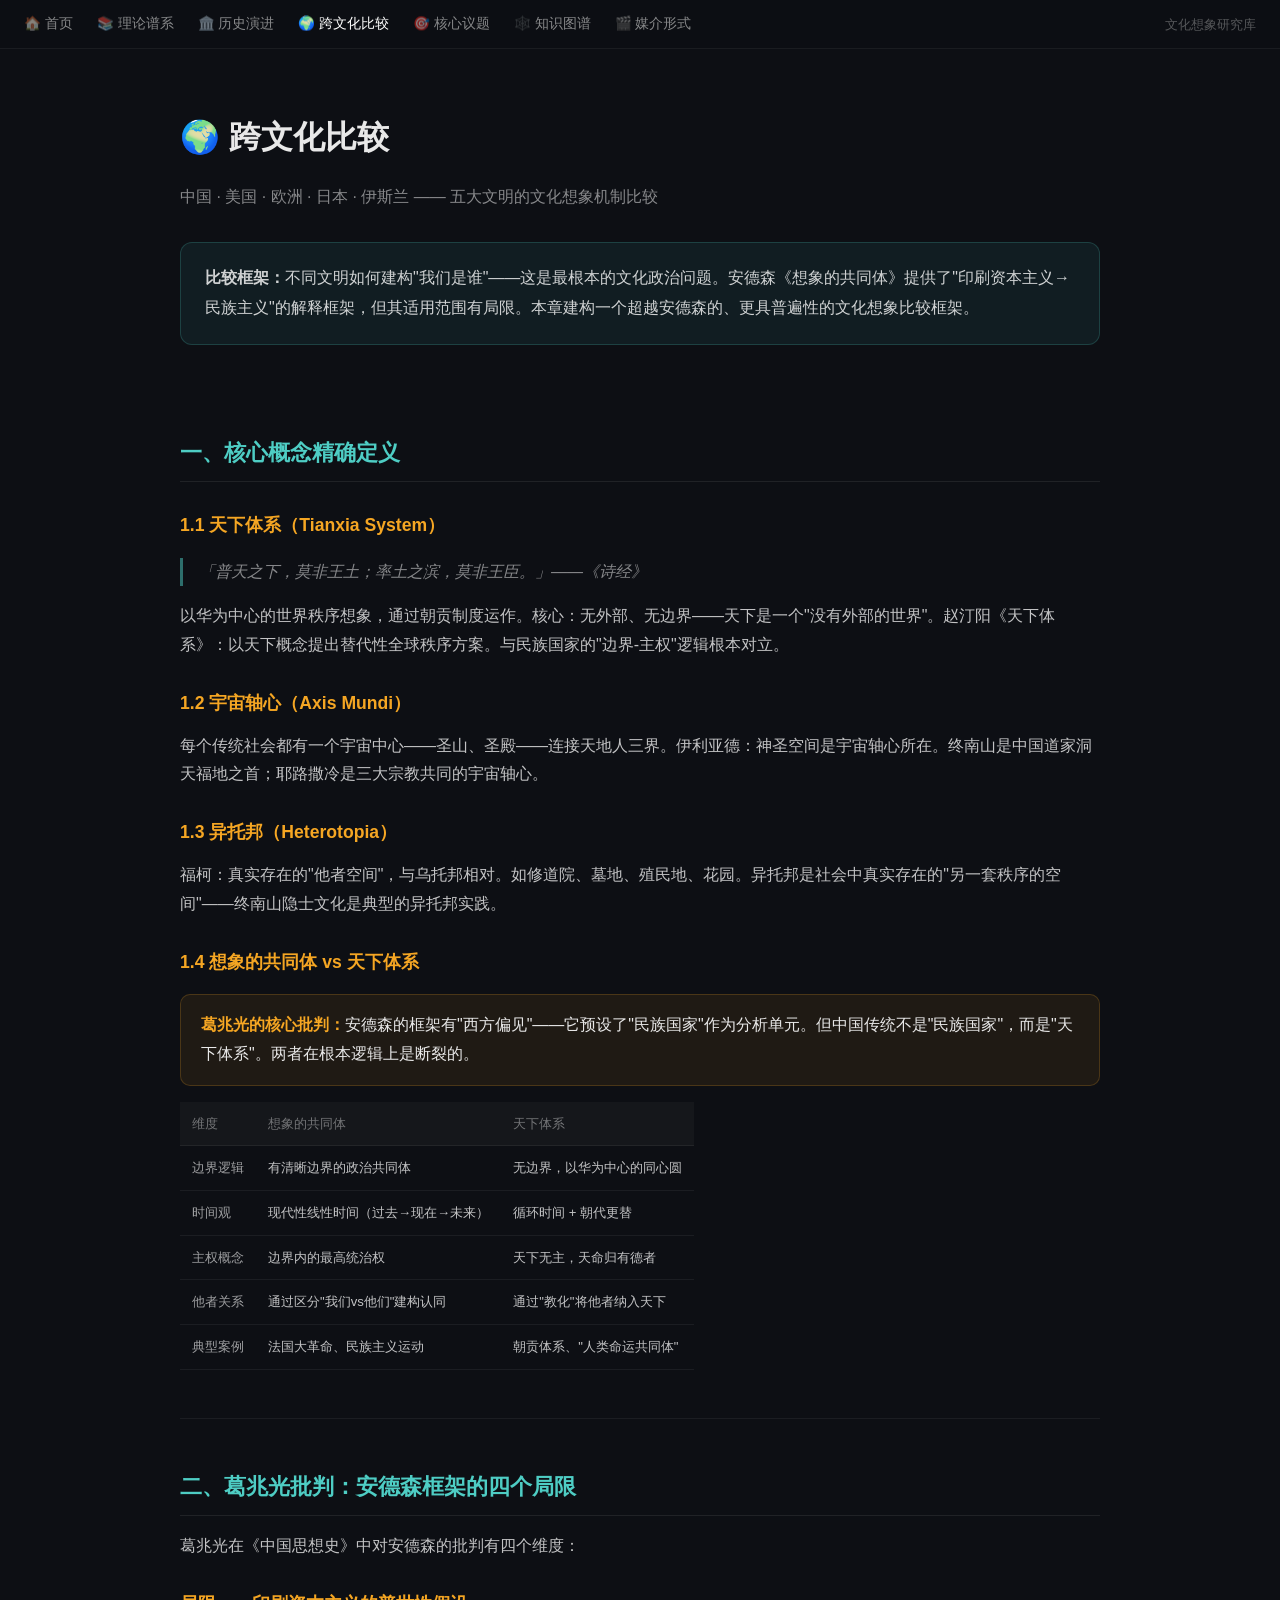
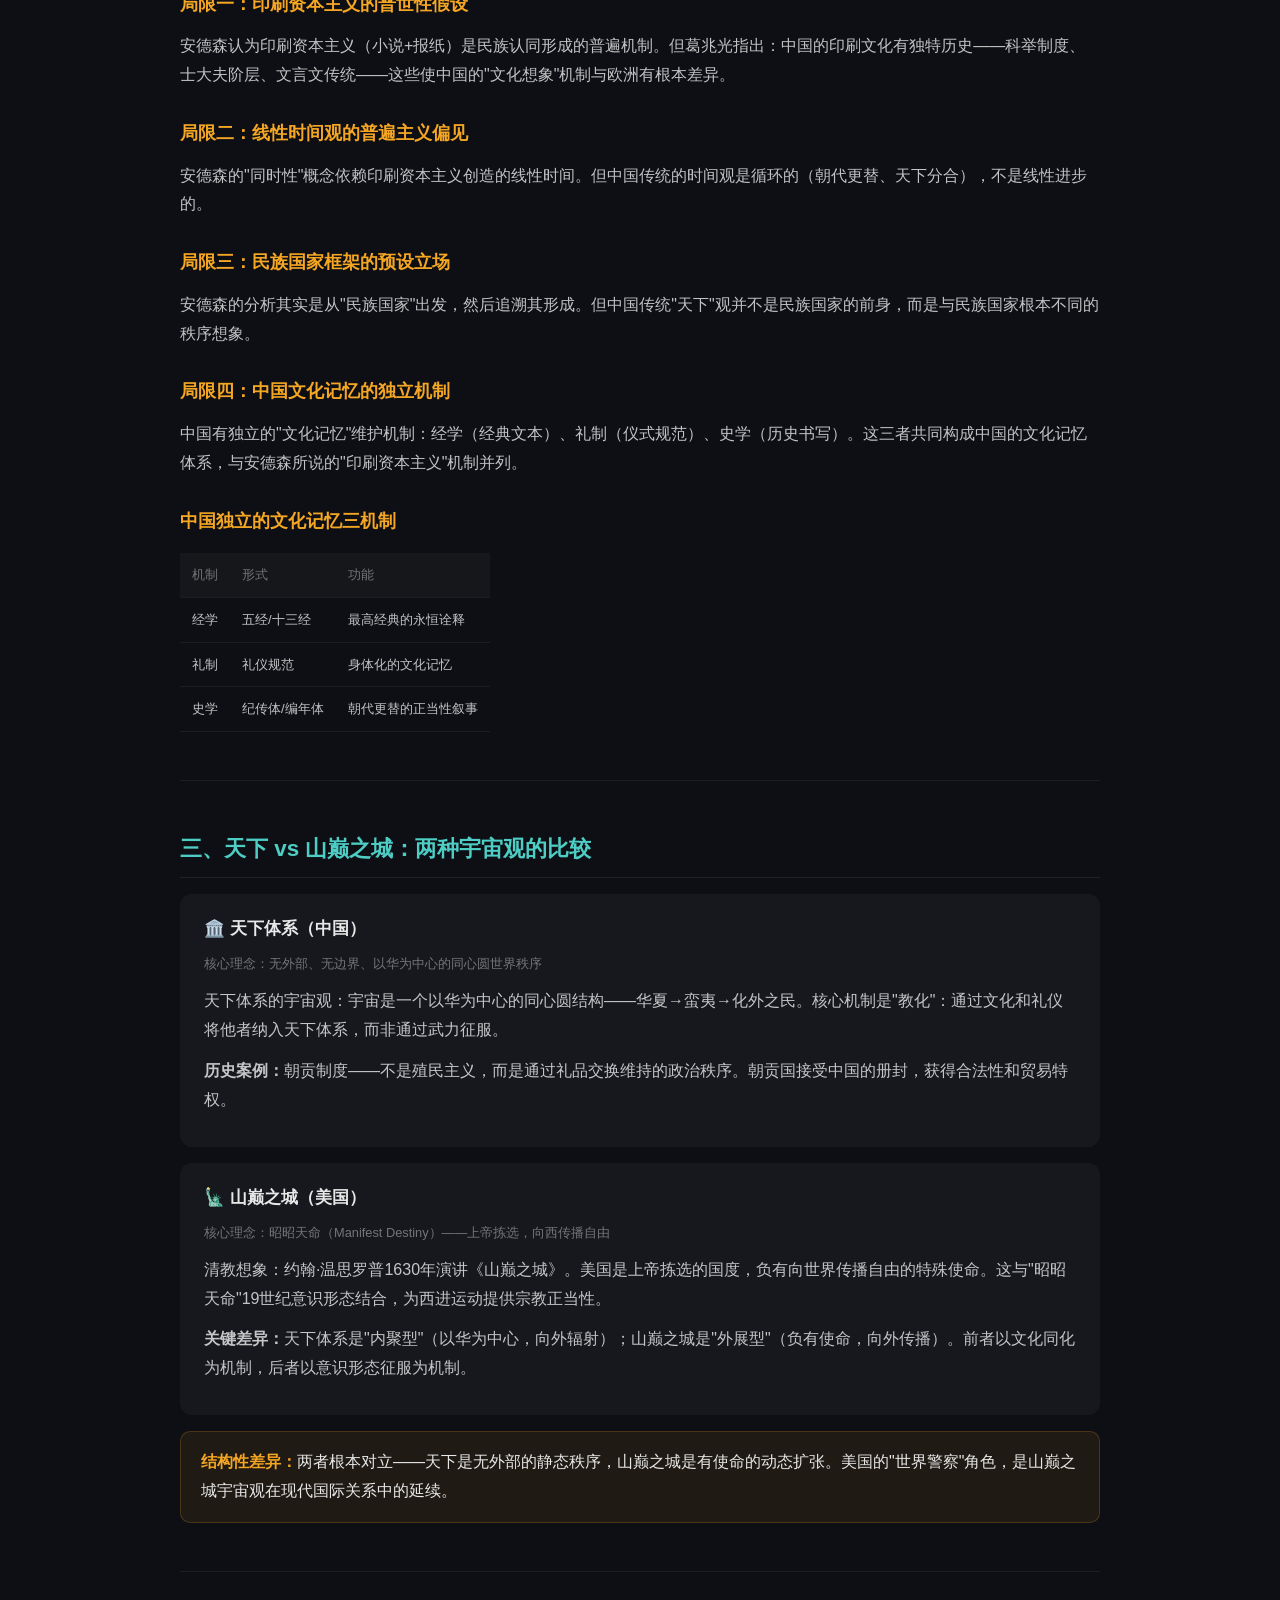
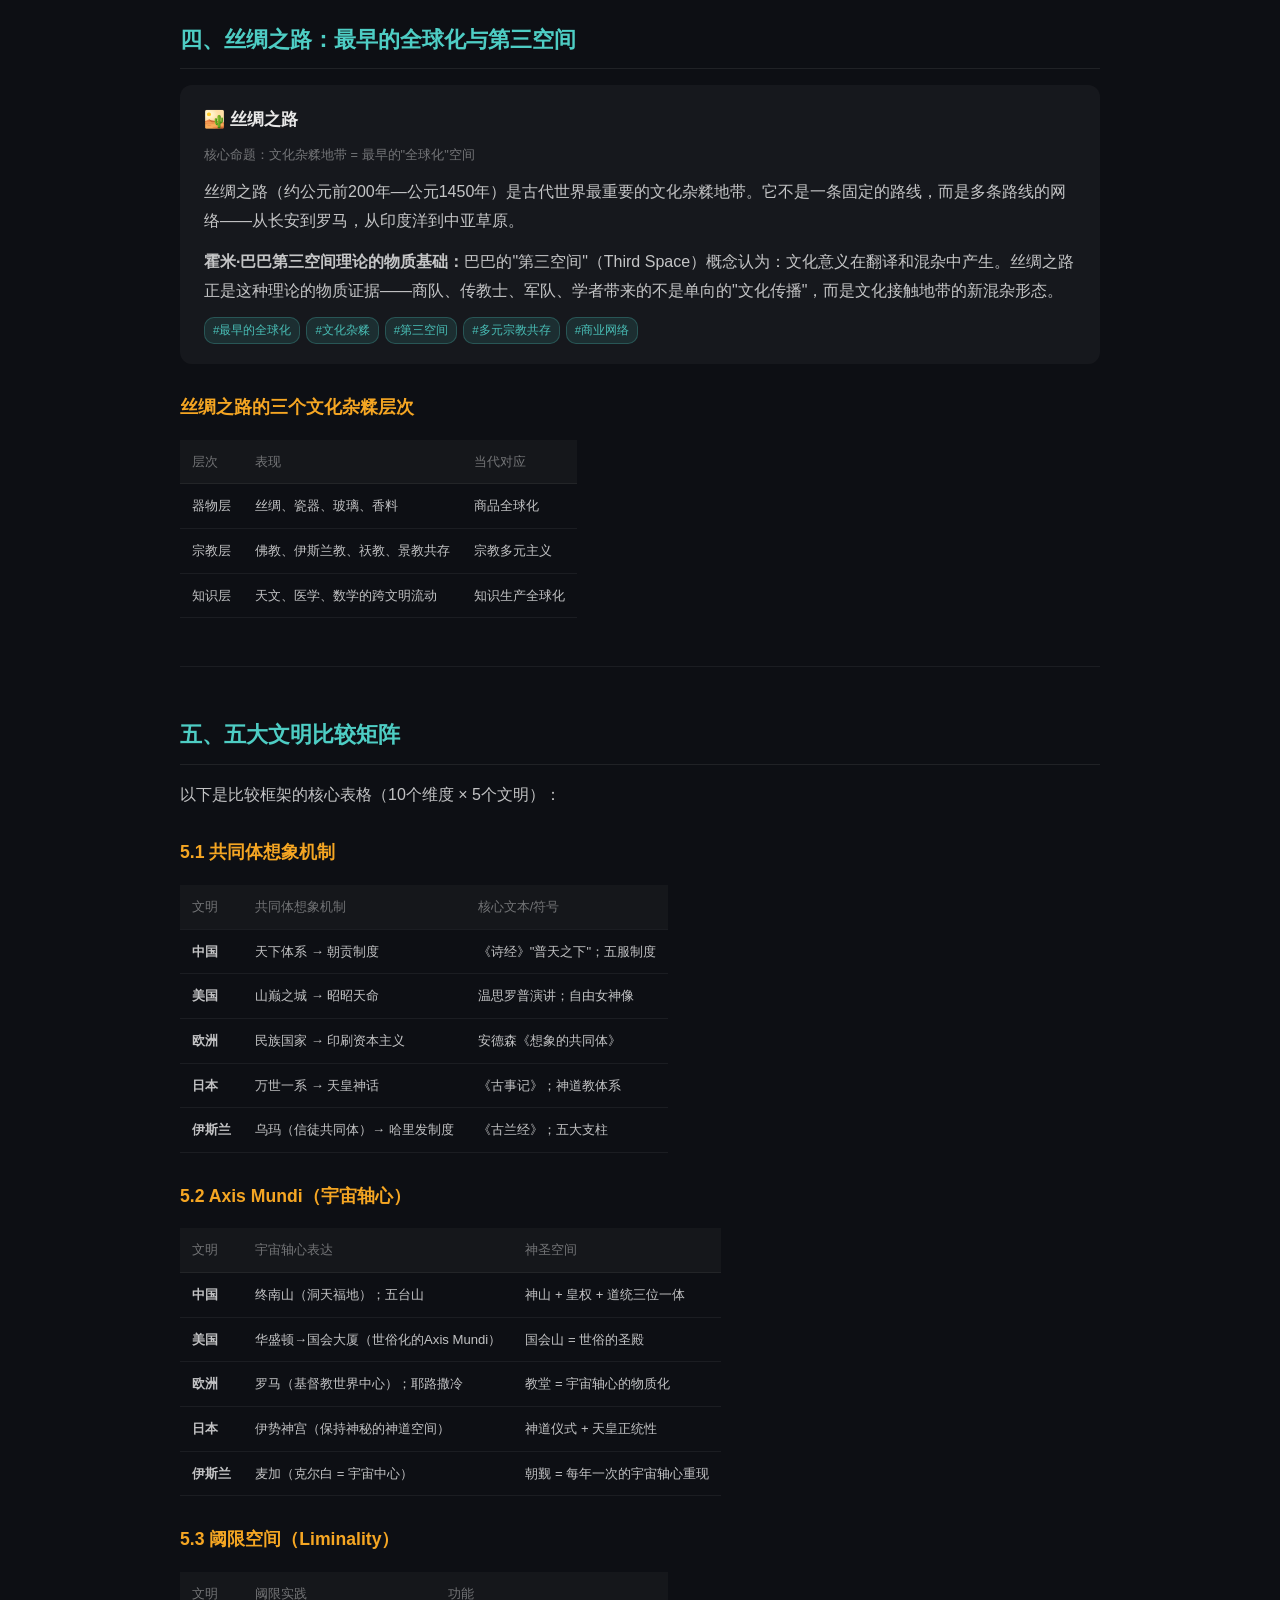
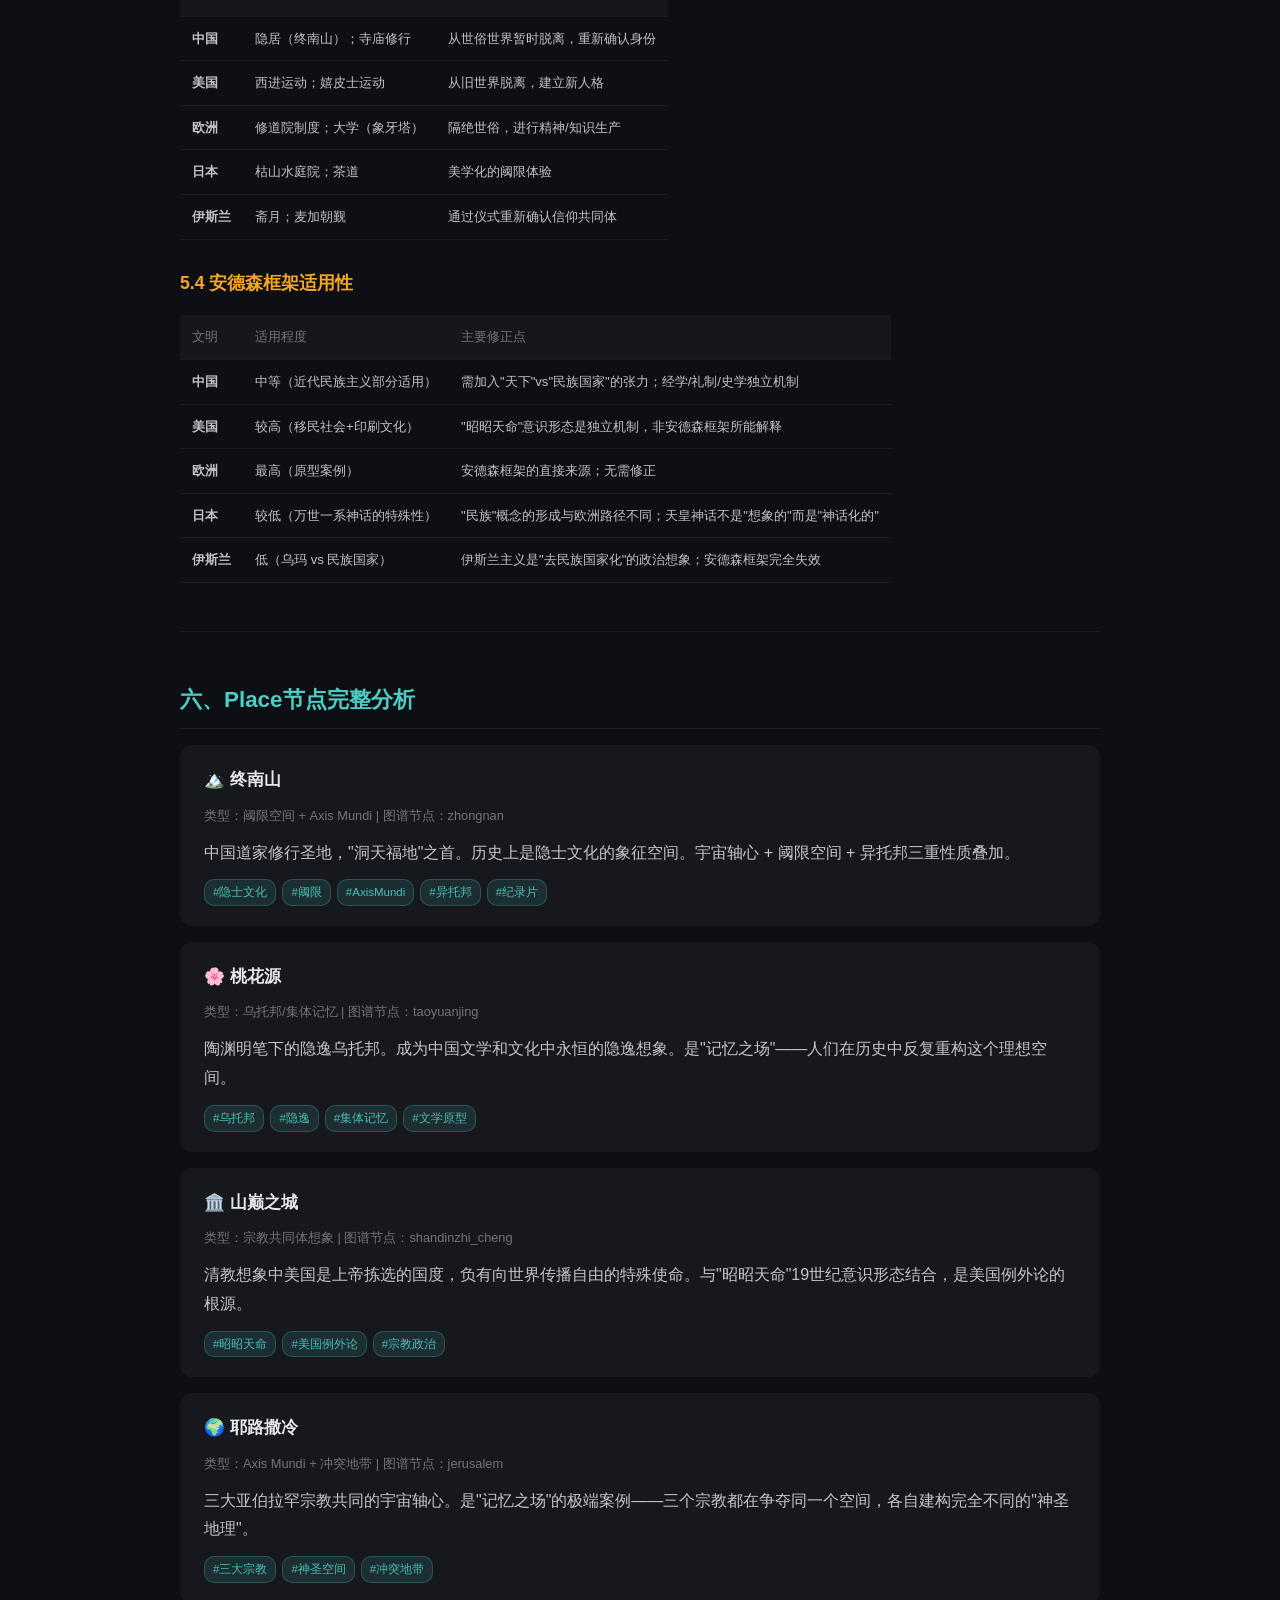
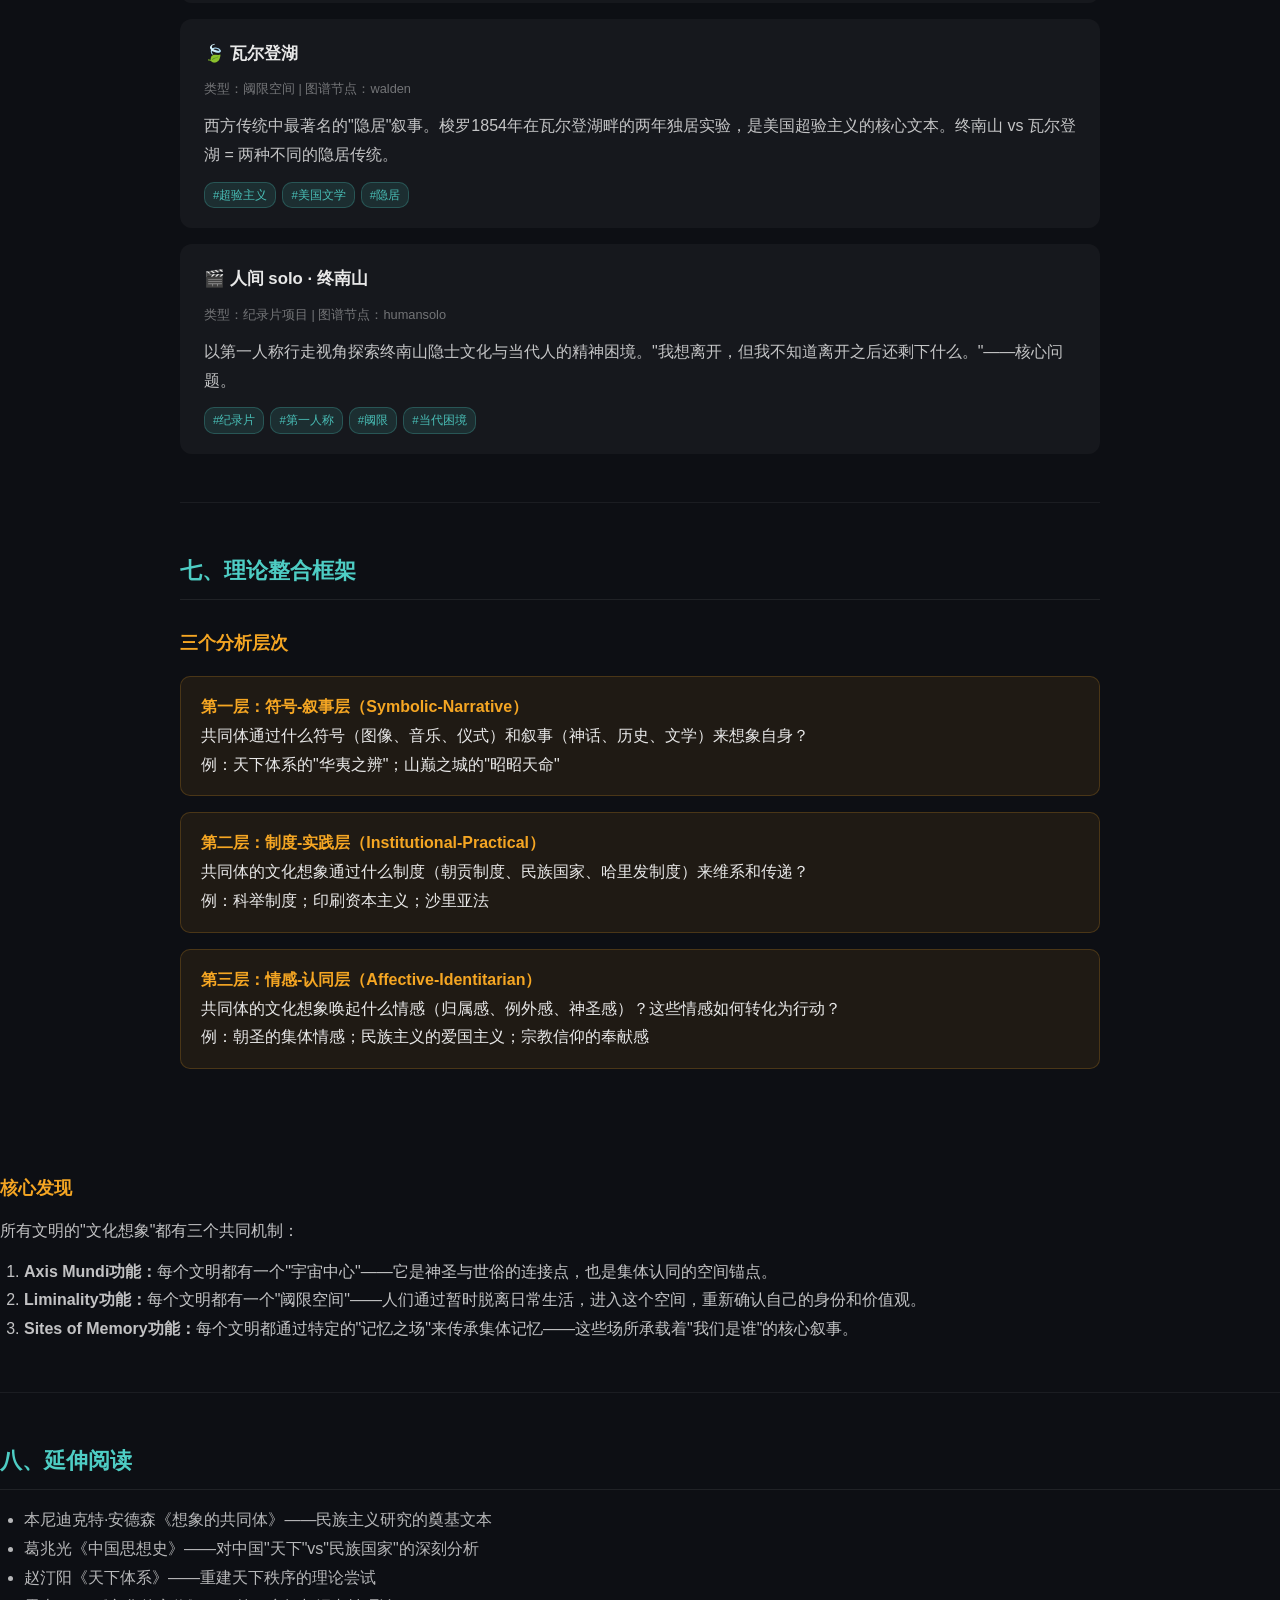
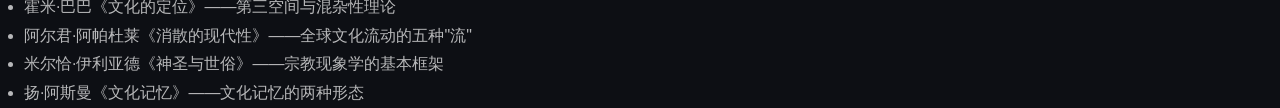
==== commit 43d71ae5: "🌍 Compare v2: 五大文明比较矩阵 + 葛兆光批判 + 天下vs山巅之城 - 五大文明比较矩阵（10维度） - 葛兆光对安德森框架的四个批判 - 天下体系 vs 山巅之城结构差异 - 丝绸之" ====
--- a/compare.html
+++ b/compare.html
@@ -1,571 +1,309 @@
 <!DOCTYPE html>
-<html xmlns="http://www.w3.org/1999/xhtml">
+<html lang="zh-CN">
 <head>
-    <link rel="stylesheet" href="style.css">
-    <link rel="stylesheet" href="style.css">
-  <meta charset="utf-8" />
-  <meta name="generator" content="pandoc" />
-  <meta name="viewport" content="width=device-width, initial-scale=1.0, user-scalable=yes" />
-  <title>跨文化比较</title>
-  <style>
-    /* Default styles provided by pandoc.
-    ** See https://pandoc.org/MANUAL.html#variables-for-html for config info.
-    */
-    html {
-      color: #1a1a1a;
-      background-color: #fdfdfd;
-    }
-    body {
-      margin: 0 auto;
-      max-width: 36em;
-      padding-left: 50px;
-      padding-right: 50px;
-      padding-top: 50px;
-      padding-bottom: 50px;
-      hyphens: auto;
-      overflow-wrap: break-word;
-      text-rendering: optimizeLegibility;
-      font-kerning: normal;
-    }
-    @media (max-width: 600px) {
-      body {
-        font-size: 0.9em;
-        padding: 12px;
-      }
-      h1 {
-        font-size: 1.8em;
-      }
-    }
-    @media print {
-      html {
-        background-color: white;
-      }
-      body {
-        background-color: transparent;
-        color: black;
-        font-size: 12pt;
-      }
-      p, h2, h3 {
-        orphans: 3;
-        widows: 3;
-      }
-      h2, h3, h4 {
-        page-break-after: avoid;
-      }
-    }
-    p {
-      margin: 1em 0;
-    }
-    a {
-      color: #1a1a1a;
-    }
-    a:visited {
-      color: #1a1a1a;
-    }
-    img {
-      max-width: 100%;
-    }
-    svg {
-      height: auto;
-      max-width: 100%;
-    }
-    h1, h2, h3, h4, h5, h6 {
-      margin-top: 1.4em;
-    }
-    h5, h6 {
-      font-size: 1em;
-      font-style: italic;
-    }
-    h6 {
-      font-weight: normal;
-    }
-    ol, ul {
-      padding-left: 1.7em;
-      margin-top: 1em;
-    }
-    li > ol, li > ul {
-      margin-top: 0;
-    }
-    blockquote {
-      margin: 1em 0 1em 1.7em;
-      padding-left: 1em;
-      border-left: 2px solid #e6e6e6;
-      color: #606060;
-    }
-    code {
-      white-space: pre-wrap;
-      font-family: Menlo, Monaco, Consolas, 'Lucida Console', monospace;
-      font-size: 85%;
-      margin: 0;
-      hyphens: manual;
-    }
-    pre {
-      margin: 1em 0;
-      overflow: auto;
-    }
-    pre code {
-      padding: 0;
-      overflow: visible;
-      overflow-wrap: normal;
-    }
-    .sourceCode {
-     background-color: transparent;
-     overflow: visible;
-    }
-    hr {
-      border: none;
-      border-top: 1px solid #1a1a1a;
-      height: 1px;
-      margin: 1em 0;
-    }
-    table {
-      margin: 1em 0;
-      border-collapse: collapse;
-      width: 100%;
-      overflow-x: auto;
-      display: block;
-      font-variant-numeric: lining-nums tabular-nums;
-    }
-    table caption {
-      margin-bottom: 0.75em;
-    }
-    tbody {
-      margin-top: 0.5em;
-      border-top: 1px solid #1a1a1a;
-      border-bottom: 1px solid #1a1a1a;
-    }
-    th {
-      border-top: 1px solid #1a1a1a;
-      padding: 0.25em 0.5em 0.25em 0.5em;
-    }
-    td {
-      padding: 0.125em 0.5em 0.25em 0.5em;
-    }
-    header {
-      margin-bottom: 4em;
-      text-align: center;
-    }
-    #TOC li {
-      list-style: none;
-    }
-    #TOC ul {
-      padding-left: 1.3em;
-    }
-    #TOC > ul {
-      padding-left: 0;
-    }
-    #TOC a:not(:hover) {
-      text-decoration: none;
-    }
-    span.smallcaps{font-variant: small-caps;}
-    div.columns{display: flex; gap: min(4vw, 1.5em);}
-    div.column{flex: auto; overflow-x: auto;}
-    div.hanging-indent{margin-left: 1.5em; text-indent: -1.5em;}
-    /* The extra [class] is a hack that increases specificity enough to
-       override a similar rule in reveal.js */
-    ul.task-list[class]{list-style: none;}
-    ul.task-list li input[type="checkbox"] {
-      font-size: inherit;
-      width: 0.8em;
-      margin: 0 0.8em 0.2em -1.6em;
-      vertical-align: middle;
-    }
-    .display.math{display: block; text-align: center; margin: 0.5rem auto;}
-  </style>
+    <meta charset="UTF-8">
+    <meta name="viewport" content="width=device-width, initial-scale=1.0">
+    <title>🌍 跨文化比较 · 文化想象研究库</title>
+    <style>
+        * { margin: 0; padding: 0; box-sizing: border-box; }
+        body { font-family: -apple-system, BlinkMacSystemFont, "PingFang SC", "Microsoft YaHei", sans-serif; line-height: 1.8; color: #e8e8e8; background: #0d0f14; }
+        .topbar { background: rgba(13,15,20,0.95); backdrop-filter: blur(20px); padding: 12px 24px; display: flex; gap: 24px; align-items: center; border-bottom: 1px solid rgba(255,255,255,0.06); position: sticky; top: 0; z-index: 100; overflow-x: auto; white-space: nowrap; }
+        .topbar a { color: rgba(255,255,255,0.5); text-decoration: none; font-size: 0.85rem; flex-shrink: 0; }
+        .topbar a:hover, .topbar a.active { color: #fff; }
+        .topbar .title { margin-left: auto; font-size: 0.8rem; color: rgba(255,255,255,0.3); flex-shrink: 0; }
+        .hero { padding: 60px 40px 40px; max-width: 1000px; margin: 0 auto; }
+        .hero h1 { font-size: 2rem; margin-bottom: 16px; }
+        .hero .subtitle { color: rgba(255,255,255,0.5); font-size: 1rem; margin-bottom: 30px; }
+        .thesis { background: rgba(78,205,196,0.08); border: 1px solid rgba(78,205,196,0.2); border-radius: 12px; padding: 20px 24px; font-size: 1rem; line-height: 1.9; color: rgba(255,255,255,0.8); }
+        .content { max-width: 1000px; margin: 0 auto; padding: 0 40px 60px; }
+        h2 { font-size: 1.4rem; margin: 48px 0 16px; padding-bottom: 8px; border-bottom: 1px solid rgba(255,255,255,0.08); color: #4ecdc4; }
+        h3 { font-size: 1.1rem; margin: 28px 0 12px; color: #f5a623; }
+        h4 { font-size: 0.95rem; margin: 20px 0 8px; color: rgba(255,255,255,0.7); }
+        p { margin: 12px 0; color: rgba(255,255,255,0.75); }
+        .insight { background: rgba(245,166,35,0.08); border: 1px solid rgba(245,166,35,0.2); border-radius: 10px; padding: 16px 20px; margin: 16px 0; }
+        .insight strong { color: #f5a623; }
+        .quote { border-left: 3px solid rgba(78,205,196,0.5); padding-left: 16px; color: rgba(255,255,255,0.5); font-style: italic; margin: 16px 0; }
+        table { width: 100%; border-collapse: collapse; margin: 16px 0; font-size: 0.82rem; overflow-x: auto; display: block; }
+        th, td { text-align: left; padding: 10px 12px; border-bottom: 1px solid rgba(255,255,255,0.06); }
+        th { color: rgba(255,255,255,0.4); font-weight: 500; background: rgba(255,255,255,0.03); }
+        td { color: rgba(255,255,255,0.75); }
+        tr:hover td { background: rgba(255,255,255,0.02); }
+        .place-card { background: rgba(255,255,255,0.04); border-radius: 12px; padding: 20px 24px; margin: 16px 0; }
+        .place-card .place-name { font-size: 1.05rem; font-weight: 600; margin-bottom: 8px; }
+        .place-card .place-meta { font-size: 0.8rem; color: rgba(255,255,255,0.4); margin-bottom: 10px; }
+        .place-card .place-tags { display: flex; flex-wrap: wrap; gap: 6px; margin-top: 10px; }
+        .tag { background: rgba(78,205,196,0.12); border: 1px solid rgba(78,205,196,0.25); color: rgba(78,205,196,0.9); padding: 2px 8px; border-radius: 10px; font-size: 0.72rem; }
+        .contrast-table td:first-child { color: rgba(255,255,255,0.6); font-weight: 500; }
+        @media (max-width: 768px) { .hero { padding: 40px 20px 30px; } .content { padding: 0 20px 40px; } table { font-size: 0.78rem; } }
+    </style>
 </head>
 <body>
-    <div class="nav-bar">
-  <a href="index.html" class="home">🏠 首页</a>
-  <a href="theory.html">📚 理论谱系</a>
-  <a href="history.html">🏛️ 历史演进</a>
-  <a href="compare.html">🌍 跨文化比较</a>
-  <a href="analysis.html">🎯 核心议题</a>
-</div>
-<header id="title-block-header">
-<h1 class="title">跨文化比较</h1>
-</header>
-<h1 id="文化想象的跨文化比较">文化想象的跨文化比较</h1>
-<h2 id="一比较框架">一、比较框架</h2>
-<h3 id="核心问题">核心问题</h3>
-<p>文化想象（cultural
-imagination）是指一个社会通过符号、叙事、制度和生活实践，将散落的个体整合为拥有共同认同的”我们”（we-group）的过程。本尼迪克特·安德森（Benedict
-Anderson）在《想象的共同体》（<em>Imagined
-Communities</em>）中指出，民族作为一种想象的政治共同体——它被想象为既是有限的又是主权所在的。沿着这一路径，本文将比较研究的核心问题设定为：</p>
-<ul>
-<li><strong>不同文明如何构建”我们”？</strong>
-各文化通过何种叙事将”我”编织进”我们”，将陌生人视为同族？</li>
-<li><strong>文化想象如何为国家共同体服务？</strong>
-国家如何借助神话、历史、仪式和符号系统再生产其合法性？</li>
-<li><strong>个人如何在文化想象中定位自己？</strong>
-个体在国家叙事中占据什么位置？认同是自愿的还是被规训的？</li>
-</ul>
-<h3 id="比较维度">比较维度</h3>
-<p>为使跨文明比较具有可操作性，本文建立以下四个分析维度：</p>
-<table>
-<thead>
-<tr>
-<th>维度</th>
-<th>说明</th>
-</tr>
-</thead>
-<tbody>
-<tr>
-<td>想象来源</td>
-<td>神话/宗教/历史/革命——文化想象从哪里汲取素材？</td>
-</tr>
-<tr>
-<td>想象载体</td>
-<td>文字/图像/仪式/空间——通过什么媒介传递和固化想象？</td>
-</tr>
-<tr>
-<td>想象机制</td>
-<td>教育/媒体/国家/市场——谁在生产、传播和维护文化想象？</td>
-</tr>
-<tr>
-<td>想象功能</td>
-<td>凝聚/区分/动员/安抚——文化想象发挥什么社会功能？</td>
-</tr>
-</tbody>
-</table>
-<p>这一框架借鉴了皮埃尔·诺拉（Pierre Nora）的”记忆场”（lieux de
-mémoire）理论与埃里克·霍布斯鲍姆（Eric Hobsbawm）“传统的发明”（invented
-tradition）概念，旨在捕捉文化想象的建构性、物质性和功能性的统一。</p>
-<hr />
-<h2 id="二中国天下朝贡体系">二、中国：天下朝贡体系</h2>
-<h3 id="核心想象">核心想象</h3>
-<h4 id="天下以华为中心的世界秩序">天下：以华为中心的世界秩序</h4>
-<p>中国传统政治思想的核心想象是<strong>天下</strong>。不同于近代民族国家的有限主权概念，天下是一种以中华文明为中心、向周边逐层辐射的世界秩序。天下既是地理的，也是文化的：《诗经·小雅》“普天之下，莫非王土”将天下理解为天子统辖的整个文明世界。在这一框架中，政治权威的正当性来源于<strong>天命</strong>（the
-Mandate of
-Heaven）——天授命有德者治理天下，朝代更迭被视为天命转移的结果。</p>
-<h4 id="五服">五服</h4>
-<p>《尚书·禹贡》描绘了以王畿为中心、五百里为递进单位的<strong>五服</strong>体系：甸服（王畿）、侯服（诸侯封地）、绥服（华夏边缘）、要服（夷狄交界）、荒服（蛮荒之地）。五服的结构既是政治治理的等级，也是文明辐射的同心圆，将地理距离转化为文化高低的想象。</p>
-<h4 id="华夷之辨">华夷之辨</h4>
-<p><strong>华夷之辨</strong>构成了天下秩序的边界机制。《左传》“夷狄入中国，则中国之”提供了文化同化论的古典表达——族裔血统并非唯一标准，文明教化才是关键。然而，随着宋明时期民族战争激化，华夷之辨逐渐收紧，转化为更具种族色彩的边界意识。</p>
-<h3 id="符号系统">符号系统</h3>
-<ul>
-<li><strong>龙、凤、麒麟</strong>：龙是皇权的专属象征，凤为皇后祥瑞，麒麟象征仁政与瑞应。这些神异动物将政治权威自然化，使其呈现为宇宙秩序的一部分。</li>
-<li><strong>长城</strong>：长城作为防御工程，在文化想象中转化为文明与野蛮的分界线。它既是”防守”的物质证据，也是”边界”意识的符号锚点——尽管历史上游牧与农耕的交融远比长城叙事所承认的更为复杂。</li>
-<li><strong>汉字</strong>：汉字超越了方言的差异，成为文化统一性的核心技术载体。文言分离（书面语与口语脱节）使不同方言区的精英得以共享同一文化世界，科举制度则将这一文字共同体制度化。</li>
-</ul>
-<h3 id="历史演变">历史演变</h3>
-<h4 id="古代天命天下">古代：天命→天下</h4>
-<p>从天命到天下，中国的文化想象形成了以<strong>德治</strong>和<strong>礼治</strong>为核心的王权正当性叙事。朝代更替被诠释为天命转移，而天命的依据是统治者的道德品质。这一叙事使政治批判获得了意识形态空间（“替天行道”），也为外来统治者（蒙古、满族）提供了融入中华秩序的合法性路径。</p>
-<h4 id="近代冲击民族国家-vs-天下">近代冲击：民族国家 vs 天下</h4>
-<p>19世纪的西方冲击迫使中国面对威斯特伐利亚体系的民族国家逻辑。费正清（John
-King Fairbank）提出的<strong>“冲击-回应”模式</strong>（impact-response
-model）认为，中国近代史是对西方挑战的被动回应。然而，柯文（Paul A.
-Cohen）在《在中国发现历史》（<em>Discovering History in
-China</em>）中批评了这一视角的西方中心主义，提出<strong>“中国中心观”</strong>（China-centered
-approach）——应从中国内部视角理解历史动力，而非简单地将中国近代化视为西化的一个变体。这一争论直接影响如何评价中国文化想象的现代转型。</p>
-<h4 id="当代中华民族伟大复兴">当代：中华民族伟大复兴</h4>
-<p>当代中国的文化想象呈现为多层次的复合结构：以”中华民族”作为民族国家的认同载体，以”中华文明五千年”作为历史连续性的叙事基础，以”人类命运共同体”作为天下观念的当代转化。这一想象的张力在于：它既需要调用传统的天下叙事建立文化自信，又必须在民族国家的框架内完成合法性建构。</p>
-<h3 id="分析">分析</h3>
-<p>中国文化想象的<strong>核心张力</strong>在于连续性与断裂性的辩证关系。儒家道统的延续性叙事、汉字的跨时代可读性、礼仪制度的代际传承，都支持”中华文明从未中断”的想象。但近代以来从帝制到共和、从天下到民族国家的剧烈转型，又构成了深刻的断裂。如何在断裂中维持连续性叙事，是中国文化想象始终面对的课题。</p>
-<hr />
-<h2 id="三美国昭昭天命manifest-destiny">三、美国：昭昭天命（Manifest
-Destiny）</h2>
-<h3 id="核心想象-1">核心想象</h3>
-<h4 id="昭昭天命">昭昭天命</h4>
-<p>1845年，《美国杂志》编辑约翰·L·奥沙利文（John L. O’Sullivan）首次使用
-<strong>“昭昭天命”</strong>（Manifest
-Destiny）一词，宣称上帝已经”注定”美国将向西扩张至整个北美大陆。这一想象将领土扩张转化为神圣意志的实践，将征服转化为天命——它同时是宗教的、政治的和种族的话语。</p>
-<h4 id="山巅之城">山巅之城</h4>
-<p><strong>山巅之城</strong>（City upon a
-Hill）的意象来自清教徒约翰·温斯洛普（John
-Winthrop）1630年的布道。美国例外论（American
-Exceptionalism）由此获得宗教根基：美利坚不是普通国家，而是上帝拣选的模范社会，全世界将注视着它的成败。这一叙事赋予美国道德使命感，同时隐含了自我审视的逻辑——如果山巅之城失败，后果将不仅是美国自身的失败。</p>
-<h4 id="美国梦">美国梦</h4>
-<p><strong>美国梦</strong>是20世纪最重要的文化想象之一：在这个国家，任何人无论出身，都可以通过努力获得成功。流动性（mobility）——地理的、社会的、经济的——是美国梦的核心承诺。霍蕾特·比尔·杜马斯（Horace
-B.
-Duncan）1931年首次明确使用”美国梦”一词，但这一想象的根源可以追溯至独立宣言中”人人生而平等”的普世主义承诺。</p>
-<h3 id="符号系统-1">符号系统</h3>
-<ul>
-<li><strong>星条旗、老鹰、自由女神</strong>：国旗是民族认同的视觉锚点；白头鹰是美国的国鸟，象征力量与自由；自由女神（1886年法国赠送）成为民主与自由的全球符号。</li>
-<li><strong>独立宣言、宪法</strong>：这两份文件构成美国的”建国神话”（founding
-myth）。独立宣言宣布了普世原则（“人人生而平等”），宪法建立了制度框架。对宪法的虔诚——包括对修正案的严格解释或原旨主义（originalism）争论——本身就是文化想象的组成部分。</li>
-<li><strong>西部、边疆、荒野</strong>：弗里德里希·特纳（Frederick
-Jackson Turner）1893年提出的<strong>边疆假说</strong>（Frontier
-Thesis）将西部边疆塑造为美国民主与个人主义的熔炉。尽管历史学家后来批评这一叙事过度浪漫化了拓荒经验，“边疆”作为文化想象的核心意象持续影响美国自我认知。</li>
-</ul>
-<h3 id="阴暗面">阴暗面</h3>
-<h4 id="种族乌托邦">种族乌托邦</h4>
-<p>昭昭天命的阴暗面是一种以白人新教为核心、压制多元的<strong>种族乌托邦</strong>想象。白人至上的”理想秩序”被自然化为天命的一部分，奴役、驱逐和灭绝被赋予道德合理性。</p>
-<h4 id="印第安人">印第安人</h4>
-<p>美洲原住民在”昭昭天命”的逻辑中被建构为需要被”驯化”或消灭的”野蛮”。这一想象不仅是种族性的，也是文明论的——印第安人被置于文明进步的对立面，他们的土地被想象为等待开发的”空旷”荒野，抹去了数千年原住民存在的历史。</p>
-<h4 id="奴隶制">奴隶制</h4>
-<p>奴隶制在南方被辩护为”自然秩序”的一部分，并通过种族科学、宗教话语和政治经济学的话语加以合法化。1865年内战结束后，南方失败的”重建”（Reconstruction）以及随后吉姆·克劳法（Jim
-Crow laws）的实施表明，奴隶制想象的残余以新的形式持续存在。</p>
-<h4 id="扩张主义">扩张主义</h4>
-<p>从路易斯安那购地（1803）到美西战争（1898），美国的领土扩张伴随着对被占领土地上人民的系统性剥夺。这一扩张逻辑在20世纪转化为全球军事干预，被包装为传播民主和自由的使命——昭昭天命的当代版本。</p>
-<h3 id="当代演变">当代演变</h3>
-<h4 id="冷战自由世界领袖">冷战：“自由世界”领袖</h4>
-<p>二战后，美国将自身定位为”自由世界”的领袖，与苏联共产主义对峙。民主与专制的二元对立成为新的文明论叙事，“美国梦”转化为反对共产主义的意识形态武器。</p>
-<h4 id="美国-vs-恐怖主义">9/11：“美国 vs 恐怖主义”</h4>
-<p>9/11事件后，小布什政府将全球政治重新塑造为”美国vs恐怖主义”的二元对立。“他们恨我们的自由”（They
-hate our
-freedom）成为解释伊斯兰极端主义的简化叙事，移民和穆斯林群体被大规模纳入怀疑框架。</p>
-<h4 id="当代锈带蓝红分裂美国优先">当代：锈带、蓝红分裂、“美国优先”</h4>
-<p>当代美国文化想象的显著特征是内部撕裂。<strong>锈带</strong>（Rust
-Belt）的衰落制造了被遗忘的白人工人阶级，他们成为特朗普政治的群众基础。<strong>蓝红分裂</strong>（Blue-Red
-divide）——沿海都市民主党票仓与内陆共和党票仓之间的文化对立——反映了深层的价值观分歧。“美国优先”（America
-First）的回归标志着从普世主义例外论向孤立主义和本土排他主义的收缩。</p>
-<h3 id="分析-1">分析</h3>
-<p><strong>美国例外论的核心张力</strong>在于普世主义与特殊性的矛盾。独立宣言宣称普世原则（“人人生而平等”），但美国的历史实践却持续与这些原则相悖。这一张力使得美国文化想象始终处于自我批判与自我辩护的拉锯之中。</p>
-<p><strong>种族在美国文化想象中的核心地位</strong>不可回避。从建国时”所有人类平等”的宣称与奴隶制的并存，到当代关于Critical
-Race
-Theory和”取消文化”的争论，种族始终是美国民族认同的创伤性核心。任何关于美国文化想象的严肃分析都必须正视这一历史债务。</p>
-<hr />
-<h2 id="四欧洲启蒙理想与文明使命">四、欧洲：启蒙理想与文明使命</h2>
-<h3 id="核心想象-2">核心想象</h3>
-<h4 id="启蒙理性科学民主">启蒙：理性、科学、民主</h4>
-<p>欧洲的文化想象以<strong>启蒙运动</strong>（Enlightenment）为标志——对理性（reason）、科学（science）和人的尊严的信仰。康德（Immanuel
-Kant）在《回答一个问题：什么是启蒙？》（1784）中定义启蒙为”人类脱离自我招致的未成年状态”，将理性与自主（autonomy）确立为欧洲现代性的核心价值。</p>
-<h4 id="文明-vs-野蛮">文明 vs 野蛮</h4>
-<p>欧洲内部秩序与对外扩张的共同意识形态基础是<strong>文明vs野蛮</strong>（civilization
-vs. barbarism）的二元划分。这一划分既是历史的（古希腊vs波斯、文艺复兴欧洲vs奥斯曼），也是殖民的（欧洲vs”落后”民族）。诺贝特·埃利亚斯（Norbert
-Elias）的《文明的进程》（<em>The Civilizing
-Process</em>）追溯了欧洲内部”文明”概念的兴起——它首先用于区分欧洲各国，继而用于区分欧洲与”他者”。</p>
-<h4 id="欧盟超国家的文化想象">欧盟：超国家的文化想象？</h4>
-<p>欧盟的建立是一次前所未有的政治文化实验：22个成员国尝试在民族国家框架之外构建一个和平、繁荣的超国家共同体。欧元、申根区、欧洲议会等制度设计都是”欧洲认同”这一文化想象的物质化。然而，欧盟始终面临”民主赤字”（democratic
-deficit）——它缺乏欧洲人民对欧盟机构的深厚认同，欧盟的想象始终是精英驱动的，而非大众自发认同的产物。</p>
-<h3 id="殖民主义的文化逻辑">殖民主义的文化逻辑</h3>
-<h4 id="文明使命mission-civilisatrice">“文明使命”（Mission
-civilisatrice）</h4>
-<p>19世纪殖民主义的核心意识形态话语。欧洲列强将其帝国扩张诠释为将”文明”带给”落后”民族的使命。这一话语将殖民暴力合法化为进步事业，并在教育、语言、宗教和法律的”文明化”工程中具体实施。</p>
-<h4 id="白人的负担">“白人的负担”</h4>
-<p>拉迪亚德·吉卜林（Rudyard
-Kipling）1899年的诗作《白人的负担》将殖民主义呈现为西方对”被管理的民族”（the
-“flawed dice” of colonized
-peoples）的道德责任。这一修辞将剥削转化为牺牲，将压迫转化为服务。</p>
-<h4 id="殖民话语中的文化等级">殖民话语中的文化等级</h4>
-<p>殖民主义建立了严格的种族和文化等级制度：“文明”欧洲在最顶端，“半文明”（semi-civilized）日本、中国和奥斯曼帝国居中，“野蛮”非洲和”未开化”民族在最底层。这一等级并非客观的学术分类，而是为殖民统治提供意识形态服务的权力话语。爱德华·赛义德（Edward
-Said）在《东方主义》（<em>Orientalism</em>，1978）中系统揭示了这一话语的建构性质。</p>
-<h3 id="记忆政治">记忆政治</h3>
-<h4 id="纳粹大屠杀欧洲记忆的核心">纳粹大屠杀：欧洲记忆的核心</h4>
-<p><strong>纳粹大屠杀</strong>（The
-Holocaust）构成了欧洲20世纪记忆政治的核心事件。六百万犹太人的系统性灭绝、罗马人（Roma）和辛提人（Sinti）的种族灭绝、同性恋者和残疾人的迫害，使得大屠杀成为欧洲现代性最黑暗的镜子。</p>
-<h4 id="犹太大屠杀纪念与欧洲认同">犹太大屠杀纪念与欧洲认同</h4>
-<p>欧洲各国通过大屠杀纪念馆、博物馆、立法禁止大屠杀否认（如2000年《欧盟框架决议》）等方式，将大屠杀记忆制度化为欧洲认同的道德基础。德国”断念文化”（Kultur
-der
-Reue）——即对过去罪行的持续悔悟——成为德国和欧洲政治身份的关键组成部分。</p>
-<h4 id="我们不会再犯的道德承诺">“我们不会再犯”的道德承诺</h4>
-<p>大屠杀记忆的政治功能是提供一种”疫苗”：通过集体记忆建立道德警示，使欧洲不会重蹈覆辙。然而，这一记忆模式也面临批评：它是否将欧洲定格为受害者的形象，而回避了对殖民主义罪行的同等清算？</p>
-<h3 id="当代危机">当代危机</h3>
-<h4 id="难民危机欧洲想象力的边界">难民危机：欧洲想象力的边界</h4>
-<p>2015年难民危机暴露了欧洲文化想象的脆弱性。“堡垒欧洲”（Fortress
-Europe）的建构与欧洲自由、人权的自我叙事形成尖锐矛盾。难民的涌入挑战了”基督教欧洲”的文化边界，也激化了极右翼政党的反移民动员。</p>
-<h4 id="欧盟文化-vs-经济的张力">欧盟：文化 vs 经济的张力</h4>
-<p>欧盟在经济一体化方面成效显著（单一市场、欧元），但在文化认同建构方面始终乏力。欧洲公民身份（European
-citizenship）的想象远弱于民族国家的公民想象。东西欧在价值观上的分歧（威权倾向vs自由民主）进一步撕裂了欧洲认同。</p>
-<h4 id="民族主义回潮">民族主义回潮</h4>
-<p>2008年金融危机后，欧洲多国经历了民族主义政党崛起：匈牙利欧尔班·维克多（Viktor
-Orbán）的”非自由民主”（illiberal
-democracy）、波兰法律与公正党（PiS）的司法改革、法国国民联盟（RN）的反移民纲领。民族主义回潮表明，在全球化的压力下，文化想象往往退缩至最熟悉的单位——民族国家。</p>
-<h3 id="分析-2">分析</h3>
-<p><strong>欧洲认同的困境</strong>：欧洲认同究竟建立在什么之上？基督教传统（尽管欧盟宪法刻意回避宗教）？启蒙理性（但启蒙本身是多元的、充满内部争议的）？人权话语（但这一话语的普遍性正在被质疑）？还是对两次世界大战和大屠杀的共同记忆？这一问题至今没有明确答案。</p>
-<p><strong>殖民记忆如何塑造当代欧洲</strong>：殖民主义遗产长期被欧洲各国压抑或边缘化。2020年以来，关于殖民暴力的重新讨论（如比利时对刚果的殖民记忆、荷兰对印度尼西亚的反思）在欧洲公共领域展开，但这一记忆清算仍处于早期阶段，且面临政治阻力。</p>
-<hr />
-<h2 id="五日本万世一系与武士道">五、日本：万世一系与武士道</h2>
-<h3 id="核心想象-3">核心想象</h3>
-<h4 id="万世一系">万世一系</h4>
-<p><strong>万世一系</strong>（bansei
-ikkei）是日本皇室从未间断、延续至今的神话。这一叙事声称日本皇室从神话中的神武天皇（约公元前660年）开始，历经2600余年从未中断，是世界上唯一”万世一系”的皇室。它不仅是历史陈述，更是日本国家认同的核心神话——将天皇制自然化为日本民族不可分割的本质属性。</p>
-<h4 id="武士道">武士道</h4>
-<p><strong>武士道</strong>（bushidō）是江户时代（1603-1868）建构的武士伦理体系，被诠释为忠诚（loyalty）、勇气（courage）、节制（self-control）和死亡美学（aestheticization
-of death）的统一。山本常朝（Yamamoto
-Shūzarō）1689年的《叶隐》（<em>Hagakure</em>）是武士道精神的经典文本，其核心理念”武士道即死亡”（bushidō
-wa shisu）将赴死本身升华为最高道德。</p>
-<h4 id="菊花与刀">菊花与刀</h4>
-<p>美国人类学家鲁思·本尼迪克特（Ruth
-Benedict）1946年的《菊花与刀》（<em>The Chrysanthemum and the
-Sword</em>）是对日本文化性格的经典分析。她指出日本文化同时具有”菊”（温文尔雅、礼仪精致）和”刀”（暴力、军国主义）的双重性格——两者并非矛盾，而是共存于同一文化之中。这一”矛盾统一”的模式对理解日本文化想象至关重要。</p>
-<h3 id="历史演变-1">历史演变</h3>
-<h4 id="古代神道信仰与天皇神格化">古代：神道信仰与天皇神格化</h4>
-<p>神道（Shintō）提供了日本文化想象的宗教基础：神道教认为天皇是天照大神（Ame-no-Minakanushi）的后裔，具有神圣血统（神性，kami）。神社、神符和祭神仪式构成了将天皇神格化的日常实践。</p>
-<h4 id="明治维新脱亚入欧">明治维新：脱亚入欧</h4>
-<p>1868年明治维新后，日本面临”文明化”的迫切任务。“脱亚入欧”（datsu-a
-nyū-ro）——福泽谕吉1885年的口号——表达了日本跻身西方列强的雄心。日本在短短数十年内完成了工业化、宪政化和军事化，并将自己重新定位为亚洲的”文明”国家，有权对邻国施加压力——这一逻辑直接通向军国主义。</p>
-<h4 id="战前天皇制军国主义">战前：天皇制军国主义</h4>
-<p>昭和时期（1926-1989初期），军国主义将天皇神话与武士道精神转化为对外侵略的意识形态工具。“八纮一宇”（hakkō
-ichiu）——“普天之下莫非王土”——将征服亚洲建构为天皇的神圣使命。武士道的极端化版本被用于激励”玉碎”（glorious
-death）式的自杀式攻击。</p>
-<h4 id="战后和平宪法与经济大国">战后：和平宪法与经济大国</h4>
-<p>战后日本在麦克阿瑟主导下制定了和平宪法（第九条：放弃战争作为国家主权权利），完成了从军国主义到和平主义的政治转型。1950-1980年代经济高速增长，丰田（Toyota）、索尼（Sony）、松下（Panasonic）等品牌成为新的日本想象的核心载体——技术、质量和工匠精神取代了军事力量。</p>
-<h3 id="当代状况">当代状况</h3>
-<h4 id="失去的二十年经济神话的破灭">“失去的二十年”：经济神话的破灭</h4>
-<p>1991年泡沫经济崩溃后，日本经历了长期的经济停滞，被称为”失去的二十年”。此前关于日本经济模式（Japan
-Inc.）的特殊性和优越性的叙事随之瓦解，日本文化自信受到冲击。</p>
-<h4 id="价值观重估战后一代-vs-新民族主义">价值观重估：战后一代 vs
-新民族主义</h4>
-<p>战后一代（战后出生，对战争没有直接记忆）对和平主义有较强认同，而新民族主义势力试图重新肯定日本历史传统、修改和平宪法、强化爱国主义教育。这一代际张力在靖国神社问题（参拜与反对参拜的争议）上有集中体现。</p>
-<h4 id="酷日本cool-japan文化软实力">酷日本（Cool Japan）文化软实力</h4>
-<p>21世纪以来，“酷日本”（Cool
-Japan）成为日本文化软实力的官方品牌：动漫（宫崎骏、鬼灭之刃）、电子游戏（任天堂、索尼）、时尚（里原宿潮流）、美食（日本料理）和洁净美学构成了日本当代文化想象的全球触角。大卫·索斯汀（David
-T. Stuart）在<em>Nike
-Factories</em>（2012）中分析了软实力如何与商业利益结合。</p>
-<h3 id="分析-3">分析</h3>
-<p><strong>日本文化想象的连续性与断裂</strong>：万世一系的天皇神话强调连续性，但明治维新（从幕藩体制到中央集权）、战后（从军国主义到和平宪法）都构成了深刻的断裂。如何在断裂中维持连续性叙事，是日本文化认同的核心困境——与中国的情形颇为相似，但天皇神话的宗教维度赋予了日本想象以更强的神学色彩。</p>
-<p><strong>战后和解 vs
-历史修正主义</strong>：日本与亚洲邻国（中国、韩国）之间围绕历史认识的分歧持续不断。战后和解需要正视侵略历史，而历史修正主义（neo-nationalist
-revisionism）试图美化战时行为。这一张力是日本文化想象在当代国际关系中最敏感的断裂带。</p>
-<hr />
-<h2 id="六印度想象的统一-vs-真实的多元">六、印度：想象的统一 vs
-真实的多元</h2>
-<h3 id="核心想象-4">核心想象</h3>
-<h4 id="印度教民族主义hindutva">印度教民族主义（Hindutva）</h4>
-<p><strong>印度教民族主义</strong>（Hindutva，字面意思是”印度性”Hinduness）是印度人民党（BJP）和印度民族卫队（RSS）的核心意识形态。瓦杰帕伊（L.
-K.
-Advani）1989年首次将Hindutva引入主流政治话语，它主张印度本质上是印度教国家（Hindu
-Rashtra），印度斯坦（Hindustan）是印度教徒的祖先之地。萨提亚姆特·克里尚·辛格（Satyamurti
-Krishnan）等学者指出，Hindutva不仅是一种宗教民族主义，更是通过将印度教文化身份等同于国家身份来建构政治共同体的尝试。</p>
-<h4 id="瑜伽佛陀软实力想象">瑜伽、佛陀：软实力想象</h4>
-<p>瑜伽（Yoga）和佛教（Buddhism）被印度政府作为文化软实力的核心工具在全球推广。瑜伽于2014年被纳入印度驻外使领馆的官方文化活动，2014年联合国设立国际瑜伽日（International
-Day of
-Yoga）。佛陀作为印度精神文明的象征，被用来强化印度作为”精神超级大国”的自我想象。</p>
-<h4 id="it超级大国新印度崛起">IT超级大国：新印度崛起</h4>
-<p>“新印度”（New
-India）叙事将印度想象为正在崛起的IT和科技超级大国。班加罗尔（Bangalore）被称为”印度的硅谷”，Infosys、塔塔咨询服务（TCS）等IT巨头成为新印度想象的当代英雄。这一叙事具有强大的全球印度侨民动员力。</p>
-<h3 id="多元的现实">多元的现实</h3>
-<h4 id="语言">语言</h4>
-<p>印度宪法承认<strong>22种官方语言</strong>（scheduled
-languages），加上数百种未被承认的方言和部落语言。印地语（Hindi）虽然是使用人口最多的语言，但南方各邦（泰米尔纳德邦、卡纳塔克邦等）强烈抵制将印地语设为唯一国语。语言多样性本身就是对”想象的统一”的持续挑战。</p>
-<h4 id="宗教">宗教</h4>
-<p>印度是世界上宗教多样性最显著的国家之一：印度教（80%人口）、伊斯兰教（14%）、基督教（2.3%）、锡克教（1.9%）、佛教（0.7%）、耆那教（0.4%）以及众多部落宗教并存。宗教多样性不仅是统计数字，更是印度社会日常生活的现实。</p>
-<h4 id="种姓制度">种姓制度</h4>
-<p>尽管印度宪法明确废除种姓歧视，<strong>种姓制度</strong>（caste
-system）的社会影响仍然根深蒂固。表列种姓（Scheduled
-Castes）和表列部落（Scheduled
-Tribes）在教育、就业和政治代表方面仍然处于结构性劣势。种姓制度既是印度社会不平等的历史遗产，也是当代身份政治的重要维度。</p>
-<h3 id="文化统一性建构">文化统一性建构</h3>
-<h4 id="统一食谱统一历史叙事">统一食谱、统一历史叙事</h4>
-<p>印度国家认证试图通过统一的印度美食（印度香饭biryani、咖喱等）和印度历史叙事来建构文化统一性。宝莱坞（Bollywood）作为全球最大的电影产业之一，承担了将多元的印度故事整合为统一文化想象的功能。</p>
-<h4 id="印度人民党bjp的文化工程">印度人民党（BJP）的文化工程</h4>
-<p>BJP执政期间推动了一系列文化政策：强制推广梵文（Sanskrit）、重写学校历史教科书（减少伊斯兰王朝的篇幅，增加印度教文明的内容）、建造”民族志”（更准确地说，印度教民族主义的）纪念碑。BJP的文化工程试图重新定义”印度性”——印度性就是印度教性。</p>
-<h4 id="新印度想象">“新印度”想象</h4>
-<p>莫迪政府2019年提出”新印度”（New India 2022 / Viksit Bharat
-2047）愿景：将印度建设为发达国家。2047年是印度独立100周年，“Viksit
-Bharat”（发达印度）的叙事为文化想象设定了明确的时间目标。</p>
-<h3 id="分析-4">分析</h3>
-<p><strong>印度民族主义 vs
-多元主义</strong>：印度独立运动的奠基人圣雄甘地（Mahatma
-Gandhi）和贾瓦哈拉尔·尼赫鲁（Jawaharlal
-Nehru）都坚持印度的多元主义传统——印度是多种宗教、多种语言和多种文化的共同体。然而，Hindutva的兴起代表了对多元主义传统的根本性挑战：在一个Hindutva主导的印度，穆斯林、基督徒和其他少数宗教的公民将如何找到自己的位置？</p>
-<p><strong>宗教民主的内在张力</strong>：印度是世界上最大的民主国家（以选民人数计），同时也是宗教多元性最显著的国家之一。民主机制（选举竞争、多数决原则）可以被宗教民族主义利用来推动排斥性的身份政治——这一悖论使得印度的文化想象始终处于凝聚与撕裂的张力之中。</p>
-<hr />
-<h2 id="七综合比较">七、综合比较</h2>
-<h3 id="文化想象的文明类型">文化想象的文明类型</h3>
-<table>
-<colgroup>
-<col style="width: 16%" />
-<col style="width: 27%" />
-<col style="width: 27%" />
-<col style="width: 27%" />
-</colgroup>
-<thead>
-<tr>
-<th>文明</th>
-<th>核心想象</th>
-<th>想象载体</th>
-<th>动员机制</th>
-</tr>
-</thead>
-<tbody>
-<tr>
-<td><strong>中国</strong></td>
-<td>天下/大一统</td>
-<td>汉字、礼仪、科举</td>
-<td>官僚体制（科举→公务员体系→党校）</td>
-</tr>
-<tr>
-<td><strong>美国</strong></td>
-<td>天命/美国梦</td>
-<td>媒体、好莱坞、星条旗</td>
-<td>消费主义（市场→身份→爱国）</td>
-</tr>
-<tr>
-<td><strong>欧洲</strong></td>
-<td>启蒙/文明</td>
-<td>大学、博物馆、大屠杀纪念</td>
-<td>软实力（文化辐射+制度示范）</td>
-</tr>
-<tr>
-<td><strong>日本</strong></td>
-<td>天皇/武士道</td>
-<td>动漫、神社、传统工艺</td>
-<td>文化工业（酷日本+软实力）</td>
-</tr>
-<tr>
-<td><strong>印度</strong></td>
-<td>宗教多元</td>
-<td>宝莱坞、节日、语言</td>
-<td>选举政治（民粹动员+身份投票）</td>
-</tr>
-</tbody>
-</table>
-<h3 id="核心发现">核心发现</h3>
-<p><strong>1. 所有文明都面临”传统vs现代”的张力。</strong>
-无论是中国、美国、日本还是印度，现代性转型都要求重新诠释传统符号。美国用启蒙理性重新包装宗教例外论；日本在战后和平宪法下将武士道美学化为消费文化；中国则尝试将传统文化（儒学、汉字书法、礼仪）转化为现代民族主义的文化资源。</p>
-<p><strong>2. 国家共同体需要不断”发明传统”。</strong>
-霍布斯鲍姆（Hobsbawm）的”发明的传统”（invented
-tradition）概念在此得到充分印证：无论是日本的万世一系神话（明治时期被系统建构）、美国的西部拓荒叙事，还是印度的”雅利安起源”论，都是在现代民族国家建构过程中被系统性生产的文化想象。传统并非自然延续的遗产，而是被不断选择、编辑和再生产的。</p>
-<p><strong>3. 文化想象既有凝聚作用也有排他风险。</strong>
-这一点在所有案例中都清晰可见。美国的昭昭天命凝聚了向西扩张的白人定居者，却同时排挤了印第安人、墨西哥人和黑人；印度的Hindutva为印度教徒提供了强烈的民族认同，却将穆斯林置于二等公民的位置；欧洲的”文明”叙事凝聚了内部认同，却为殖民主义提供了意识形态服务。文化想象的凝聚功能与排他效应是一枚硬币的两面。</p>
-<p><strong>4. 全球化为本土想象带来压力。</strong>
-全球化（资本、信息、人口的跨国流动）同时带来了文化同质化（好莱坞、麦当劳、迪士尼的全球扩张）和本土抵抗（印度Hindutva、中国的新儒学运动、日本的”酷日本”）。这一张力催生了”全球在地化”（glocalization）——在全球框架中重新诠释地方传统的策略。</p>
-<h3 id="想象的单位从文明到民族国家">想象的单位：从文明到民族国家</h3>
-<p>本研究发现，文化想象的单位并非固定不变。中国从”天下”收缩为”民族国家”（中华人民共和国），但”天下”的遗产仍以”人类命运共同体”的形式延续。美国以民族国家为框架，但其例外论叙事始终具有超越国家的普世主义野心。欧洲的实验最为激进——它试图在民族国家框架之外建构超国家的文化想象，但成效有限。日本和印度则在民族国家内部面对多元性的挑战：如何在多样性中维持统一认同，是两国共同面对的难题。</p>
-<hr />
-<h2 id="八理论反思">八、理论反思</h2>
-<h3 id="文明作为想象单位">文明作为想象单位？</h3>
-<p><strong>塞缪尔·亨廷顿（Samuel Huntington）</strong>
-在《文明的冲突》（<em>The Clash of
-Civilizations</em>，1996）中提出，冷战后世界政治的核心冲突将是”文明”之间的冲突——西方、儒教、伊斯兰、印度、日本等文明将成为国际政治的主要行为体。这一框架因其简化论（reductionism）和自我实现预言的风险而受到广泛批评，但其对文明认同在国际政治中重要性的强调，仍具有启发价值。</p>
-<p><strong>弗朗西斯·福山（Francis Fukuyama）</strong>
-在《历史终结与最后之人》（<em>The End of History and the Last
-Man</em>，1992）中提出，自由民主制可能是人类意识形态进化的终点，历史将在自由主义民主中完成。这一”历史终结”叙事与亨廷顿形成鲜明对比，但两者都承认文化价值体系（文明/意识形态）对政治的重要塑造作用。</p>
-<p><strong>文明是否可以超越民族国家？</strong>
-本文的比较研究表明：文明（civilization）作为想象单位，历史上确实存在——中华文明、西方文明、印度文明都拥有跨国家的文化辐射力。但在当代国际体系中，民族国家（nation-state）仍然是政治正当性的首要框架。欧洲联盟的超国家实验（尽管困难重重）提供了一种可能的路径：文明想象可以在民族国家框架之上运作，为其提供合法性来源和文化粘合剂。</p>
-<h3 id="全球文化想象的流动">全球文化想象的流动</h3>
-<p><strong>好莱坞模式 vs
-本土抵抗</strong>：好莱坞电影工业是全球文化同质化的最大推动力之一——美国叙事、美国英雄、美国价值通过电影、电视剧和流媒体平台渗透到全球每一个角落。然而，本土抵抗从未停止：印度宝莱坞、韩国韩剧（K-drama）、尼日利亚诺莱坞（Nollywood）都在生产替代性的文化想象，与好莱坞竞争全球叙事市场份额。</p>
-<p><strong>全球在地化（Glocalization）</strong>：罗兰·Robertson（Roland
-Robertson）1992年提出的”全球在地化”（glocalization）概念描述了全球化与本土化同时发生的辩证过程。日本动漫（被全球观众接受，但保留了日本文化的特质）、韩国流行音乐（K-pop，将韩国元素与全球流行音乐语法结合）都是全球在地化的成功案例。这一过程表明：文化想象不是非此即彼的（全球的或本土的），而是不断在两者之间协商和重组。</p>
-<hr />
-<h2 id="信息来源">信息来源</h2>
-<ul>
-<li>Anderson, Benedict. <em>Imagined Communities: Reflections on the
-Origin and Spread of Nationalism</em>. Verso, 1983.</li>
-<li>Benedict, Ruth. <em>The Chrysanthemum and the Sword: Patterns of
-Japanese Culture</em>. Houghton Mifflin, 1946.</li>
-<li>Cohen, Paul A. <em>Discovering History in China: American Historical
-Writing on the Recent Chinese Past</em>. Columbia University Press,
-1984.</li>
-<li>Fairbank, John King, ed. <em>The Cambridge History of China</em>.
-Cambridge University Press, 1978.</li>
-<li>Fukuyama, Francis. <em>The End of History and the Last Man</em>.
-Free Press, 1992.</li>
-<li>Hobsbawm, Eric, and Terence Ranger, eds. <em>The Invention of
-Tradition</em>. Cambridge University Press, 1983.</li>
-<li>Huntington, Samuel P. <em>The Clash of Civilizations and the
-Remaking of World Order</em>. Simon &amp; Schuster, 1996.</li>
-<li>Nora, Pierre. “Between Memory and History: Les Lieux de Mémoire.”
-<em>Representations</em> 26 (1989): 7-24.</li>
-<li>Said, Edward W. <em>Orientalism</em>. Pantheon Books, 1978.</li>
-<li>杜赞奇（Prasenjit Duara）：《从民族国家拯救历史》（<em>Rescuing
-History from the Nation</em>），江苏人民出版社，2009.</li>
-<li>沟口雄三（Mizoguchi
-Yūzō）：《中国前近代思想的演变》，东京大学出版会，1980.</li>
-<li>汪晖（Wang Hui）：《现代中国思想的兴起》，三联书店，2008.</li>
-<li>葛兆光（Ge Zhaoguang）：《中国思想史》，复旦大学出版社，2001.</li>
-</ul>
-<hr />
-<h2 id="未解问题">未解问题</h2>
-<p><strong>1. 技术革命将如何重塑文化想象的载体和机制？</strong>
-社交媒体、人工智能和虚拟现实正在根本性地改变文化想象的传播和接受方式。TikTok（抖音国际版）既是中国文化想象全球传播的新渠道，也是中国国内政治宣传的工具。当算法取代教育体制成为文化想象的主要传播者，当深度伪造（deepfake）使历史影像可以被随意篡改，文化想象的真实性（authenticity）和权威性（authority）将如何维系？</p>
-<p><strong>2. 气候危机将如何改变文明间的文化想象？</strong>
-气候危机不仅是环境议题，更是深刻的文明叙事。它可能强化民族主义（“我们的气候，我们的安全”），也可能催生新型的全球文化想象（人类作为一个整体面对共同的生态威胁）。沿海文明（孟加拉国、日本岛屿、太平洋岛国）与内陆文明的生存焦虑截然不同，气候变化是否会催生新的”文明冲突”？</p>
-<p><strong>3. 文化想象的排他性与普世性如何平衡？</strong>
-本文的比较研究表明，任何文化想象都面临内在张力：强化内部认同（凝聚功能）往往伴随着排斥外部他者（排他功能）。在一个全球互联的世界中，文化想象如何在维持内部凝聚力与对他者的开放性之间找到平衡？过度排他的文化民族主义可能导致文明冲突；过度稀释的普世主义则可能失去凝聚功能。这一张力是否有最终的平衡点，还是只能在不同历史条件下不断动态调整？</p>
-    <div class="footer"><p>🧠 文化想象研究库 · 2026年4月5日</p></div>
+    <div class="topbar">
+        <a href="index.html">🏠 首页</a>
+        <a href="theory.html">📚 理论谱系</a>
+        <a href="history.html">🏛️ 历史演进</a>
+        <a href="compare.html" class="active">🌍 跨文化比较</a>
+        <a href="analysis.html">🎯 核心议题</a>
+        <a href="graph.html">🕸️ 知识图谱</a>
+        <a href="media.html">🎬 媒介形式</a>
+        <span class="title">文化想象研究库</span>
+    </div>
+
+    <div class="hero">
+        <h1>🌍 跨文化比较</h1>
+        <p class="subtitle">中国 · 美国 · 欧洲 · 日本 · 伊斯兰 —— 五大文明的文化想象机制比较</p>
+        <div class="thesis">
+            <strong>比较框架：</strong>不同文明如何建构"我们是谁"——这是最根本的文化政治问题。安德森《想象的共同体》提供了"印刷资本主义→民族主义"的解释框架，但其适用范围有局限。本章建构一个超越安德森的、更具普遍性的文化想象比较框架。
+        </div>
+    </div>
+
+    <div class="content">
+
+        <h2>一、核心概念精确定义</h2>
+
+        <h3>1.1 天下体系（Tianxia System）</h3>
+        <div class="quote">「普天之下，莫非王土；率土之滨，莫非王臣。」——《诗经》</div>
+        <p>以华为中心的世界秩序想象，通过朝贡制度运作。核心：无外部、无边界——天下是一个"没有外部的世界"。赵汀阳《天下体系》：以天下概念提出替代性全球秩序方案。与民族国家的"边界-主权"逻辑根本对立。</p>
+
+        <h3>1.2 宇宙轴心（Axis Mundi）</h3>
+        <p>每个传统社会都有一个宇宙中心——圣山、圣殿——连接天地人三界。伊利亚德：神圣空间是宇宙轴心所在。终南山是中国道家洞天福地之首；耶路撒冷是三大宗教共同的宇宙轴心。</p>
+
+        <h3>1.3 异托邦（Heterotopia）</h3>
+        <p>福柯：真实存在的"他者空间"，与乌托邦相对。如修道院、墓地、殖民地、花园。异托邦是社会中真实存在的"另一套秩序的空间"——终南山隐士文化是典型的异托邦实践。</p>
+
+        <h3>1.4 想象的共同体 vs 天下体系</h3>
+        <div class="insight">
+            <strong>葛兆光的核心批判：</strong>安德森的框架有"西方偏见"——它预设了"民族国家"作为分析单元。但中国传统不是"民族国家"，而是"天下体系"。两者在根本逻辑上是断裂的。
+        </div>
+        <table class="contrast-table">
+            <tr><th>维度</th><th>想象的共同体</th><th>天下体系</th></tr>
+            <tr><td>边界逻辑</td><td>有清晰边界的政治共同体</td><td>无边界，以华为中心的同心圆</td></tr>
+            <tr><td>时间观</td><td>现代性线性时间（过去→现在→未来）</td><td>循环时间 + 朝代更替</td></tr>
+            <tr><td>主权概念</td><td>边界内的最高统治权</td><td>天下无主，天命归有德者</td></tr>
+            <tr><td>他者关系</td><td>通过区分"我们vs他们"建构认同</td><td>通过"教化"将他者纳入天下</td></tr>
+            <tr><td>典型案例</td><td>法国大革命、民族主义运动</td><td>朝贡体系、"人类命运共同体"</td></tr>
+        </table>
+
+        <hr style="border:none;border-top:1px solid rgba(255,255,255,0.06);margin:48px 0;">
+
+        <h2>二、葛兆光批判：安德森框架的四个局限</h2>
+        <p>葛兆光在《中国思想史》中对安德森的批判有四个维度：</p>
+
+        <h3>局限一：印刷资本主义的普世性假设</h3>
+        <p>安德森认为印刷资本主义（小说+报纸）是民族认同形成的普遍机制。但葛兆光指出：中国的印刷文化有独特历史——科举制度、士大夫阶层、文言文传统——这些使中国的"文化想象"机制与欧洲有根本差异。</p>
+
+        <h3>局限二：线性时间观的普遍主义偏见</h3>
+        <p>安德森的"同时性"概念依赖印刷资本主义创造的线性时间。但中国传统的时间观是循环的（朝代更替、天下分合），不是线性进步的。</p>
+
+        <h3>局限三：民族国家框架的预设立场</h3>
+        <p>安德森的分析其实是从"民族国家"出发，然后追溯其形成。但中国传统"天下"观并不是民族国家的前身，而是与民族国家根本不同的秩序想象。</p>
+
+        <h3>局限四：中国文化记忆的独立机制</h3>
+        <p>中国有独立的"文化记忆"维护机制：经学（经典文本）、礼制（仪式规范）、史学（历史书写）。这三者共同构成中国的文化记忆体系，与安德森所说的"印刷资本主义"机制并列。</p>
+
+        <h3>中国独立的文化记忆三机制</h3>
+        <table>
+            <tr><th>机制</th><th>形式</th><th>功能</th></tr>
+            <tr><td>经学</td><td>五经/十三经</td><td>最高经典的永恒诠释</td></tr>
+            <tr><td>礼制</td><td>礼仪规范</td><td>身体化的文化记忆</td></tr>
+            <tr><td>史学</td><td>纪传体/编年体</td><td>朝代更替的正当性叙事</td></tr>
+        </table>
+
+        <hr style="border:none;border-top:1px solid rgba(255,255,255,0.06);margin:48px 0;">
+
+        <h2>三、天下 vs 山巅之城：两种宇宙观的比较</h2>
+
+        <div class="place-card">
+            <div class="place-name">🏛️ 天下体系（中国）</div>
+            <div class="place-meta">核心理念：无外部、无边界、以华为中心的同心圆世界秩序</div>
+            <p>天下体系的宇宙观：宇宙是一个以华为中心的同心圆结构——华夏→蛮夷→化外之民。核心机制是"教化"：通过文化和礼仪将他者纳入天下体系，而非通过武力征服。</p>
+            <p><strong>历史案例：</strong>朝贡制度——不是殖民主义，而是通过礼品交换维持的政治秩序。朝贡国接受中国的册封，获得合法性和贸易特权。</p>
+        </div>
+
+        <div class="place-card">
+            <div class="place-name">🗽 山巅之城（美国）</div>
+            <div class="place-meta">核心理念：昭昭天命（Manifest Destiny）——上帝拣选，向西传播自由</div>
+            <p>清教想象：约翰·温思罗普1630年演讲《山巅之城》。美国是上帝拣选的国度，负有向世界传播自由的特殊使命。这与"昭昭天命"19世纪意识形态结合，为西进运动提供宗教正当性。</p>
+            <p><strong>关键差异：</strong>天下体系是"内聚型"（以华为中心，向外辐射）；山巅之城是"外展型"（负有使命，向外传播）。前者以文化同化为机制，后者以意识形态征服为机制。</p>
+        </div>
+
+        <div class="insight">
+            <strong>结构性差异：</strong>两者根本对立——天下是无外部的静态秩序，山巅之城是有使命的动态扩张。美国的"世界警察"角色，是山巅之城宇宙观在现代国际关系中的延续。
+        </div>
+
+        <hr style="border:none;border-top:1px solid rgba(255,255,255,0.06);margin:48px 0;">
+
+        <h2>四、丝绸之路：最早的全球化与第三空间</h2>
+
+        <div class="place-card">
+            <div class="place-name">🏜️ 丝绸之路</div>
+            <div class="place-meta">核心命题：文化杂糅地带 = 最早的"全球化"空间</div>
+            <p>丝绸之路（约公元前200年—公元1450年）是古代世界最重要的文化杂糅地带。它不是一条固定的路线，而是多条路线的网络——从长安到罗马，从印度洋到中亚草原。</p>
+            <p><strong>霍米·巴巴第三空间理论的物质基础：</strong>巴巴的"第三空间"（Third Space）概念认为：文化意义在翻译和混杂中产生。丝绸之路正是这种理论的物质证据——商队、传教士、军队、学者带来的不是单向的"文化传播"，而是文化接触地带的新混杂形态。</p>
+            <div class="place-tags">
+                <span class="tag">#最早的全球化</span>
+                <span class="tag">#文化杂糅</span>
+                <span class="tag">#第三空间</span>
+                <span class="tag">#多元宗教共存</span>
+                <span class="tag">#商业网络</span>
+            </div>
+        </div>
+
+        <h3>丝绸之路的三个文化杂糅层次</h3>
+        <table>
+            <tr><th>层次</th><th>表现</th><th>当代对应</th></tr>
+            <tr><td>器物层</td><td>丝绸、瓷器、玻璃、香料</td><td>商品全球化</td></tr>
+            <tr><td>宗教层</td><td>佛教、伊斯兰教、祆教、景教共存</td><td>宗教多元主义</td></tr>
+            <tr><td>知识层</td><td>天文、医学、数学的跨文明流动</td><td>知识生产全球化</td></tr>
+        </table>
+
+        <hr style="border:none;border-top:1px solid rgba(255,255,255,0.06);margin:48px 0;">
+
+        <h2>五、五大文明比较矩阵</h2>
+
+        <p>以下是比较框架的核心表格（10个维度 × 5个文明）：</p>
+
+        <h3>5.1 共同体想象机制</h3>
+        <table>
+            <tr><th>文明</th><th>共同体想象机制</th><th>核心文本/符号</th></tr>
+            <tr><td><strong>中国</strong></td><td>天下体系 → 朝贡制度</td><td>《诗经》"普天之下"；五服制度</td></tr>
+            <tr><td><strong>美国</strong></td><td>山巅之城 → 昭昭天命</td><td>温思罗普演讲；自由女神像</td></tr>
+            <tr><td><strong>欧洲</strong></td><td>民族国家 → 印刷资本主义</td><td>安德森《想象的共同体》</td></tr>
+            <tr><td><strong>日本</strong></td><td>万世一系 → 天皇神话</td><td>《古事记》；神道教体系</td></tr>
+            <tr><td><strong>伊斯兰</strong></td><td>乌玛（信徒共同体）→ 哈里发制度</td><td>《古兰经》；五大支柱</td></tr>
+        </table>
+
+        <h3>5.2 Axis Mundi（宇宙轴心）</h3>
+        <table>
+            <tr><th>文明</th><th>宇宙轴心表达</th><th>神圣空间</th></tr>
+            <tr><td><strong>中国</strong></td><td>终南山（洞天福地）；五台山</td><td>神山 + 皇权 + 道统三位一体</td></tr>
+            <tr><td><strong>美国</strong></td><td>华盛顿→国会大厦（世俗化的Axis Mundi）</td><td>国会山 = 世俗的圣殿</td></tr>
+            <tr><td><strong>欧洲</strong></td><td>罗马（基督教世界中心）；耶路撒冷</td><td>教堂 = 宇宙轴心的物质化</td></tr>
+            <tr><td><strong>日本</strong></td><td>伊势神宫（保持神秘的神道空间）</td><td>神道仪式 + 天皇正统性</td></tr>
+            <tr><td><strong>伊斯兰</strong></td><td>麦加（克尔白 = 宇宙中心）</td><td>朝觐 = 每年一次的宇宙轴心重现</td></tr>
+        </table>
+
+        <h3>5.3 阈限空间（Liminality）</h3>
+        <table>
+            <tr><th>文明</th><th>阈限实践</th><th>功能</th></tr>
+            <tr><td><strong>中国</strong></td><td>隐居（终南山）；寺庙修行</td><td>从世俗世界暂时脱离，重新确认身份</td></tr>
+            <tr><td><strong>美国</strong></td><td>西进运动；嬉皮士运动</td><td>从旧世界脱离，建立新人格</td></tr>
+            <tr><td><strong>欧洲</strong></td><td>修道院制度；大学（象牙塔）</td><td>隔绝世俗，进行精神/知识生产</td></tr>
+            <tr><td><strong>日本</strong></td><td>枯山水庭院；茶道</td><td>美学化的阈限体验</td></tr>
+            <tr><td><strong>伊斯兰</strong></td><td>斋月；麦加朝觐</td><td>通过仪式重新确认信仰共同体</td></tr>
+        </table>
+
+        <h3>5.4 安德森框架适用性</h3>
+        <table>
+            <tr><th>文明</th><th>适用程度</th><th>主要修正点</th></tr>
+            <tr><td><strong>中国</strong></td><td>中等（近代民族主义部分适用）</td><td>需加入"天下"vs"民族国家"的张力；经学/礼制/史学独立机制</td></tr>
+            <tr><td><strong>美国</strong></td><td>较高（移民社会+印刷文化）</td><td>"昭昭天命"意识形态是独立机制，非安德森框架所能解释</td></tr>
+            <tr><td><strong>欧洲</strong></td><td>最高（原型案例）</td><td>安德森框架的直接来源；无需修正</td></tr>
+            <tr><td><strong>日本</strong></td><td>较低（万世一系神话的特殊性）</td><td>"民族"概念的形成与欧洲路径不同；天皇神话不是"想象的"而是"神话化的"</td></tr>
+            <tr><td><strong>伊斯兰</strong></td><td>低（乌玛 vs 民族国家）</td><td>伊斯兰主义是"去民族国家化"的政治想象；安德森框架完全失效</td></tr>
+        </table>
+
+        <hr style="border:none;border-top:1px solid rgba(255,255,255,0.06);margin:48px 0;">
+
+        <h2>六、Place节点完整分析</h2>
+
+        <div class="place-card">
+            <div class="place-name">🏔️ 终南山</div>
+            <div class="place-meta">类型：阈限空间 + Axis Mundi | 图谱节点：zhongnan</div>
+            <p>中国道家修行圣地，"洞天福地"之首。历史上是隐士文化的象征空间。宇宙轴心 + 阈限空间 + 异托邦三重性质叠加。</p>
+            <div class="place-tags">
+                <span class="tag">#隐士文化</span><span class="tag">#阈限</span><span class="tag">#AxisMundi</span><span class="tag">#异托邦</span><span class="tag">#纪录片</span>
+            </div>
+        </div>
+
+        <div class="place-card">
+            <div class="place-name">🌸 桃花源</div>
+            <div class="place-meta">类型：乌托邦/集体记忆 | 图谱节点：taoyuanjing</div>
+            <p>陶渊明笔下的隐逸乌托邦。成为中国文学和文化中永恒的隐逸想象。是"记忆之场"——人们在历史中反复重构这个理想空间。</p>
+            <div class="place-tags">
+                <span class="tag">#乌托邦</span><span class="tag">#隐逸</span><span class="tag">#集体记忆</span><span class="tag">#文学原型</span>
+            </div>
+        </div>
+
+        <div class="place-card">
+            <div class="place-name">🏛️ 山巅之城</div>
+            <div class="place-meta">类型：宗教共同体想象 | 图谱节点：shandinzhi_cheng</div>
+            <p>清教想象中美国是上帝拣选的国度，负有向世界传播自由的特殊使命。与"昭昭天命"19世纪意识形态结合，是美国例外论的根源。</p>
+            <div class="place-tags">
+                <span class="tag">#昭昭天命</span><span class="tag">#美国例外论</span><span class="tag">#宗教政治</span>
+            </div>
+        </div>
+
+        <div class="place-card">
+            <div class="place-name">🌍 耶路撒冷</div>
+            <div class="place-meta">类型：Axis Mundi + 冲突地带 | 图谱节点：jerusalem</div>
+            <p>三大亚伯拉罕宗教共同的宇宙轴心。是"记忆之场"的极端案例——三个宗教都在争夺同一个空间，各自建构完全不同的"神圣地理"。</p>
+            <div class="place-tags">
+                <span class="tag">#三大宗教</span><span class="tag">#神圣空间</span><span class="tag">#冲突地带</span>
+            </div>
+        </div>
+
+        <div class="place-card">
+            <div class="place-name">🍃 瓦尔登湖</div>
+            <div class="place-meta">类型：阈限空间 | 图谱节点：walden</div>
+            <p>西方传统中最著名的"隐居"叙事。梭罗1854年在瓦尔登湖畔的两年独居实验，是美国超验主义的核心文本。终南山 vs 瓦尔登湖 = 两种不同的隐居传统。</p>
+            <div class="place-tags">
+                <span class="tag">#超验主义</span><span class="tag">#美国文学</span><span class="tag">#隐居</span>
+            </div>
+        </div>
+
+        <div class="place-card">
+            <div class="place-name">🎬 人间 solo · 终南山</div>
+            <div class="place-meta">类型：纪录片项目 | 图谱节点：humansolo</div>
+            <p>以第一人称行走视角探索终南山隐士文化与当代人的精神困境。"我想离开，但我不知道离开之后还剩下什么。"——核心问题。</p>
+            <div class="place-tags">
+                <span class="tag">#纪录片</span><span class="tag">#第一人称</span><span class="tag">#阈限</span><span class="tag">#当代困境</span>
+            </div>
+        </div>
+
+        <hr style="border:none;border-top:1px solid rgba(255,255,255,0.06);margin:48px 0;">
+
+        <h2>七、理论整合框架</h2>
+
+        <h3>三个分析层次</h3>
+        <div class="insight">
+            <strong>第一层：符号-叙事层（Symbolic-Narrative）</strong><br>
+            共同体通过什么符号（图像、音乐、仪式）和叙事（神话、历史、文学）来想象自身？<br>
+            例：天下体系的"华夷之辨"；山巅之城的"昭昭天命"
+        </div>
+        <div class="insight">
+            <strong>第二层：制度-实践层（Institutional-Practical）</strong><br>
+            共同体的文化想象通过什么制度（朝贡制度、民族国家、哈里发制度）来维系和传递？<br>
+            例：科举制度；印刷资本主义；沙里亚法
+        </div>
+        <div class="insight">
+            <strong>第三层：情感-认同层（Affective-Identitarian）</strong><br>
+            共同体的文化想象唤起什么情感（归属感、例外感、神圣感）？这些情感如何转化为行动？<br>
+            例：朝圣的集体情感；民族主义的爱国主义；宗教信仰的奉献感
+        </div>
+        </div>
+
+        <h3>核心发现</h3>
+        <p>所有文明的"文化想象"都有三个共同机制：</p>
+        <ol style="color:rgba(255,255,255,0.75);margin:12px 0;padding-left:24px">
+            <li><strong>Axis Mundi功能：</strong>每个文明都有一个"宇宙中心"——它是神圣与世俗的连接点，也是集体认同的空间锚点。</li>
+            <li><strong>Liminality功能：</strong>每个文明都有一个"阈限空间"——人们通过暂时脱离日常生活，进入这个空间，重新确认自己的身份和价值观。</li>
+            <li><strong>Sites of Memory功能：</strong>每个文明都通过特定的"记忆之场"来传承集体记忆——这些场所承载着"我们是谁"的核心叙事。</li>
+        </ol>
+
+        <hr style="border:none;border-top:1px solid rgba(255,255,255,0.06);margin:48px 0;">
+
+        <h2>八、延伸阅读</h2>
+        <ul style="color:rgba(255,255,255,0.7);padding-left:24px">
+            <li>本尼迪克特·安德森《想象的共同体》——民族主义研究的奠基文本</li>
+            <li>葛兆光《中国思想史》——对中国"天下"vs"民族国家"的深刻分析</li>
+            <li>赵汀阳《天下体系》——重建天下秩序的理论尝试</li>
+            <li>霍米·巴巴《文化的定位》——第三空间与混杂性理论</li>
+            <li>阿尔君·阿帕杜莱《消散的现代性》——全球文化流动的五种"流"</li>
+            <li>米尔恰·伊利亚德《神圣与世俗》——宗教现象学的基本框架</li>
+            <li>扬·阿斯曼《文化记忆》——文化记忆的两种形态</li>
+        </ul>
+
+    </div>
 </body>
 </html>
